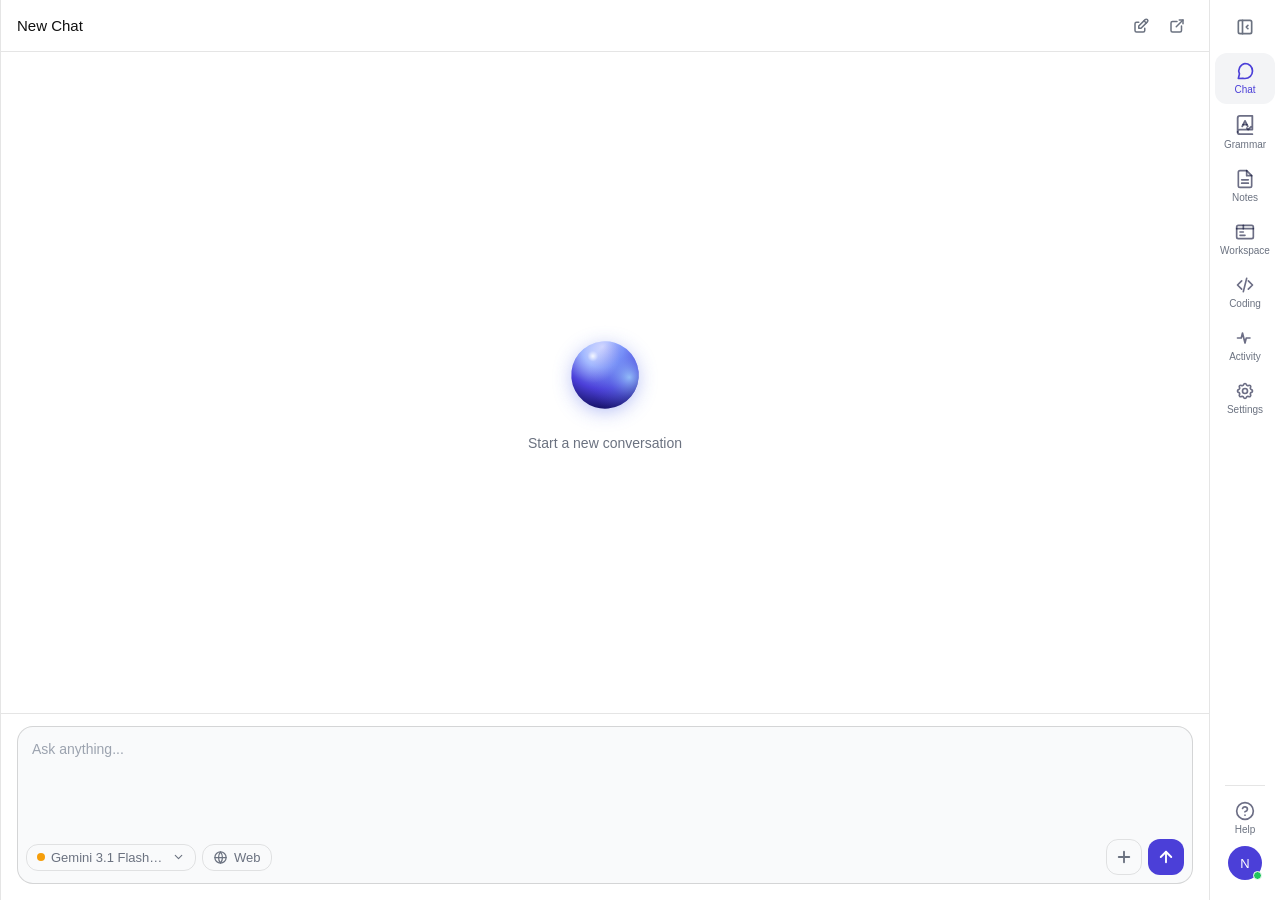
==== popup.html @ e5f712b6 "Feat: Improve coding functionality with enhanced page access handling and UI updates" ====
<!DOCTYPE html>
<html lang="en">

<head>
    <meta charset="UTF-8">
    <meta name="viewport" content="width=device-width, initial-scale=1.0">
    <meta http-equiv="Content-Security-Policy" content="script-src 'self'; style-src 'self' 'unsafe-inline'; font-src 'self'; img-src 'self' data: https:; connect-src 'self' http://localhost:*">
    <title>Document</title>
    <link rel="stylesheet" href="popup/popup-base.css">
    <link rel="stylesheet" href="popup/popup-chat.css">
    <link rel="stylesheet" href="popup/popup-input.css">
    <link rel="stylesheet" href="popup/popup-views.css">
    <link rel="stylesheet" href="popup/popup-agents.css">
    <link rel="stylesheet" href="popup/popup-workspace.css">
    <link rel="stylesheet" href="popup/popup-notes.css">
    <link rel="stylesheet" href="popup/popup-coding.css">
    <link rel="stylesheet" href="github.min.css">
    <script src="marked.min.js"></script>
    <script src="highlight.min.js"></script>
</head>

<body>
    <h2 class="sr-only" style="position:absolute;width:1px;height:1px;overflow:hidden;clip:rect(0,0,0,0);">Chrome
        extension sidebar with chat panel and navigation</h2>

    <div class="sidebar-shell">
        <div class="main-panel">
            <div class="chat-view" id="chatView">
                <div class="header">
                    <div class="header-left">
                        <span class="header-title">New Chat</span>
                        <span id="activeAgentBadge" class="active-agent-badge" style="display: none;">
                            <span class="agent-badge-name">Kali Helper</span>
                            <button type="button" class="active-agent-badge-close" aria-label="Clear active agent" id="clearActiveAgentBtn">
                                <svg xmlns="http://www.w3.org/2000/svg" viewBox="0 0 24 24" fill="none" stroke="currentColor" stroke-width="2.5" stroke-linecap="round" stroke-linejoin="round" aria-hidden="true" width="12" height="12">
                                    <line x1="18" y1="6" x2="6" y2="18"></line>
                                    <line x1="6" y1="6" x2="18" y2="18"></line>
                                </svg>
                            </button>
                        </span>
                    </div>
                    <div class="header-actions">
                        <!-- 1. New Chat (Square Pen) -->
                        <button class="icon-btn" aria-label="New chat" data-tooltip="New chat">
                            <svg xmlns="http://www.w3.org/2000/svg" viewBox="0 0 24 24" fill="none" stroke="currentColor"
                                stroke-linecap="round" stroke-linejoin="round" aria-hidden="true">
                                <path d="M9 7h-3a2 2 0 0 0 -2 2v9a2 2 0 0 0 2 2h9a2 2 0 0 0 2 -2v-3" />
                                <path d="M9 15h3l8.5 -8.5a1.5 1.5 0 0 0 -3 -3l-8.5 8.5v3" />
                                <path d="M16 5l3 3" />
                            </svg>
                        </button>

                        <!-- 2. Export (External Link) -->
                        <button class="icon-btn" aria-label="Export" data-tooltip="Export">
                            <svg xmlns="http://www.w3.org/2000/svg" viewBox="0 0 24 24" fill="none" stroke="currentColor"
                                stroke-linecap="round" stroke-linejoin="round" aria-hidden="true">
                                <path d="M12 6h-6a2 2 0 0 0 -2 2v10a2 2 0 0 0 2 2h10a2 2 0 0 0 2 -2v-6" />
                                <path d="M11 13l9 -9" stroke-linecap="round" />
                                <path d="M15 4h5v5" />
                            </svg>
                        </button>

                    </div>
                </div>
                <div class="chat-area"></div>

                <div class="input-area">
                    <div class="input-box-wrapper">
                        <textarea id="chatInput" class="input-box" placeholder="Ask anything..."></textarea>
                        <input id="attachmentInput" class="attachment-input" type="file" multiple
                            accept=".pdf,.docx,.pptx,.png,.jpg,.jpeg,.gif,.webp,.bmp,application/pdf,application/vnd.openxmlformats-officedocument.wordprocessingml.document,application/vnd.openxmlformats-officedocument.presentationml.presentation,image/png,image/jpeg,image/gif,image/webp,image/bmp,image/x-ms-bmp"
                            hidden>
                        <div class="attachment-tray" id="attachmentTray" aria-live="polite" hidden></div>
                        <div class="attachment-error" id="attachmentError" hidden></div>
                        <div class="input-footer">
                            <div class="input-footer-left">
                                <div class="model-selector-wrapper" style="position: relative;">
                                    <button class="model-selector" id="modelSelectBtn">
                                        <div class="model-dot"></div>
                                        <span id="selectedModelText">Gemini 3.1 Flash-Lite</span>
                                        <svg xmlns="http://www.w3.org/2000/svg" viewBox="0 0 24 24" fill="none" stroke="currentColor" stroke-width="2" stroke-linecap="round" stroke-linejoin="round" aria-hidden="true" style="font-size:13px; width: 14px; height: 14px;"><polyline points="6 9 12 15 18 9"></polyline></svg>
                                    </button>
                                    <div class="model-dropdown" id="modelDropdown"
                                        style="display: none; position: absolute; bottom: 100%; left: 0; margin-bottom: 8px; background: #fff; border: 1px solid rgba(0,0,0,0.08); border-radius: 12px; box-shadow: 0 8px 24px rgba(0,0,0,0.12); padding: 6px; z-index: 100; min-width: 190px; font-family: var(--font-sans);">
                                        <div class="model-option" data-model="gemini-4-argon"
                                            style="padding: 10px 12px; cursor: pointer; border-radius: 8px; font-size: 13px; font-weight: 500; display: flex; align-items: center; gap: 8px; color: #111;">
                                            <div class="model-dot" style="background: #4b3fd8;"></div>Gemini 4 Argon
                                        </div>
                                        <div class="model-option" data-model="gemini-3.8-flash"
                                            style="padding: 10px 12px; cursor: pointer; border-radius: 8px; font-size: 13px; font-weight: 500; display: flex; align-items: center; gap: 8px; color: #111;">
                                            <div class="model-dot" style="background: #8b5cf6;"></div>Gemini 3.8 Flash
                                        </div>
                                        <div class="model-option" data-model="gemini-3.6-flash"
                                            style="padding: 10px 12px; cursor: pointer; border-radius: 8px; font-size: 13px; font-weight: 500; display: flex; align-items: center; gap: 8px; color: #111;">
                                            <div class="model-dot" style="background: #10b981;"></div>Gemini 3.6 Flash
                                        </div>
                                        <div class="model-option" data-model="gemini-3.1-flash-lite"
                                            style="padding: 10px 12px; cursor: pointer; border-radius: 8px; font-size: 13px; font-weight: 500; display: flex; align-items: center; gap: 8px; color: #111;">
                                            <div class="model-dot" style="background: #f59e0b;"></div>Gemini 3.1 Flash-Lite
                                        </div>
                                    </div>
                                </div>
                                <button class="web-search-toggle" id="webSearchToggle" type="button" aria-pressed="false"
                                    aria-label="Search the web with Google" title="Search the web with Google">
                                    <span class="web-search-toggle-icon" aria-hidden="true">
                                        <svg xmlns="http://www.w3.org/2000/svg" viewBox="0 0 24 24" fill="none" stroke="currentColor" stroke-width="2" stroke-linecap="round" stroke-linejoin="round">
                                            <circle cx="12" cy="12" r="9"></circle>
                                            <line x1="3" y1="12" x2="21" y2="12"></line>
                                            <path d="M12 3a14.5 14.5 0 0 1 0 18a14.5 14.5 0 0 1 0-18z"></path>
                                        </svg>
                                    </span>
                                    <span class="web-search-toggle-label">Web</span>
                                </button>
                            </div>
                            <div class="input-right">
                                <button class="plus-btn" aria-label="Attach" type="button">
                                    <svg xmlns="http://www.w3.org/2000/svg" viewBox="0 0 24 24" fill="none"
                                        stroke="currentColor" stroke-width="2.5" stroke-linecap="round"
                                        stroke-linejoin="round" aria-hidden="true" style="width: 18px !important; height: 18px !important;">
                                        <line x1="12" y1="5" x2="12" y2="19" />
                                        <line x1="5" y1="12" x2="19" y2="12" />
                                    </svg>
                                </button>
                                <button class="send-btn" aria-label="Send" type="button">
                                    <svg class="send-btn-icon" xmlns="http://www.w3.org/2000/svg" viewBox="0 0 24 24"
                                        fill="none" stroke="currentColor" stroke-width="2.5" stroke-linecap="round"
                                        stroke-linejoin="round" aria-hidden="true" style="width: 18px !important; height: 18px !important;">
                                        <line x1="12" y1="19" x2="12" y2="5" />
                                        <polyline points="5 12 12 5 19 12" />
                                    </svg>
                                </button>
                            </div>
                        </div>
                    </div>
                </div>
            </div>

            <div class="coding-view" id="codingView" hidden>
                <div class="header">
                    <div class="header-left">
                        <span class="header-title">Coding</span>
                    </div>
                    <div class="header-actions">
                        <button class="icon-btn" id="codingNewTaskBtn" type="button" aria-label="New coding task" data-tooltip="New coding task">
                            <svg xmlns="http://www.w3.org/2000/svg" viewBox="0 0 24 24" fill="none" stroke="currentColor"
                                stroke-linecap="round" stroke-linejoin="round" aria-hidden="true">
                                <path d="M9 7h-3a2 2 0 0 0 -2 2v9a2 2 0 0 0 2 2h9a2 2 0 0 0 2 -2v-3" />
                                <path d="M9 15h3l8.5 -8.5a1.5 1.5 0 0 0 -3 -3l-8.5 8.5v3" />
                                <path d="M16 5l3 3" />
                            </svg>
                        </button>
                        <button class="icon-btn" id="codingOpenWindowBtn" type="button" aria-label="Open in new window" data-tooltip="Open in new window">
                            <svg xmlns="http://www.w3.org/2000/svg" viewBox="0 0 24 24" fill="none" stroke="currentColor"
                                stroke-linecap="round" stroke-linejoin="round" aria-hidden="true">
                                <path d="M12 6h-6a2 2 0 0 0 -2 2v10a2 2 0 0 0 2 2h10a2 2 0 0 0 2-2v-6" />
                                <path d="M11 13l9-9" />
                                <path d="M15 4h5v5" />
                            </svg>
                        </button>
                    </div>
                </div>

                <div class="coding-workspace">
                    <section class="coding-source-card" aria-labelledby="codingSourceTitle">
                        <div class="coding-section-header">
                            <div>
                                <h2 id="codingSourceTitle">Source</h2>
                                <p>Paste code or capture text from the current page.</p>
                            </div>
                            <div class="coding-source-actions">
                                <button class="coding-subtle-btn" id="codingPasteBtn" type="button">Paste</button>
                                <button class="coding-subtle-btn" id="codingPageBtn" type="button">Use current page</button>
                            </div>
                        </div>
                        <div class="coding-source-controls">
                            <label for="codingLanguage">Language</label>
                            <select id="codingLanguage" class="coding-language-select">
                                <option value="Rust" selected>Rust</option>
                                <option value="Python">Python</option>
                                <option value="JavaScript">JavaScript</option>
                                <option value="TypeScript">TypeScript</option>
                                <option value="Other">Other</option>
                            </select>
                            <span class="coding-source-status" id="codingSourceStatus" aria-live="polite"></span>
                        </div>
                        <textarea id="codingSource" class="coding-source-input" aria-label="Code, error message, or page text" placeholder="Paste code, an error message, or use the current page..." spellcheck="false"></textarea>
                    </section>

                    <div class="coding-result" id="codingResult" hidden>
                        <div class="coding-result-heading">
                            <h2>Review your result</h2>
                            <button class="coding-subtle-btn" id="codingCopyBtn" type="button" disabled>Copy</button>
                        </div>
                        <div class="coding-result-columns">
                            <section class="coding-code-panel">
                                <h3>Before</h3>
                                <pre id="codingBefore"></pre>
                            </section>
                            <section class="coding-code-panel">
                                <h3>After</h3>
                                <pre id="codingAfter" aria-live="polite"></pre>
                            </section>
                        </div>
                        <div class="coding-error" id="codingError" role="alert" hidden></div>
                    </div>

                    <section class="coding-examples" aria-labelledby="codingExamplesTitle">
                        <h2 id="codingExamplesTitle">Try an example</h2>
                        <div class="coding-examples-list">
                            <button class="coding-example" type="button">Explain this error</button>
                            <button class="coding-example" type="button">Convert this Python to Rust</button>
                            <button class="coding-example" type="button">Add comments to this code</button>
                            <button class="coding-example" type="button">Write a function that reads a CSV file</button>
                            <button class="coding-example" type="button">Make this function handle errors properly</button>
                        </div>
                    </section>
                </div>

                <div class="input-area coding-input-area">
                    <div class="input-box-wrapper coding-input-wrapper">
                        <textarea id="codingPrompt" class="input-box coding-prompt" placeholder="Describe the code change..." aria-label="Describe the code change"></textarea>
                        <div class="input-footer">
                            <div class="input-footer-left">
                                <div class="model-selector-wrapper" style="position: relative;">
                                    <button class="model-selector" id="codingModelSelectBtn" type="button" aria-haspopup="true" aria-expanded="false">
                                        <div class="model-dot"></div>
                                        <span id="codingSelectedModelText">Gemini 3.1 Flash-Lite</span>
                                        <svg xmlns="http://www.w3.org/2000/svg" viewBox="0 0 24 24" fill="none" stroke="currentColor" stroke-width="2" stroke-linecap="round" stroke-linejoin="round" aria-hidden="true" style="font-size:13px; width:14px; height:14px;"><polyline points="6 9 12 15 18 9"></polyline></svg>
                                    </button>
                                    <div class="model-dropdown" id="codingModelDropdown" style="display:none; position:absolute; bottom:100%; left:0; margin-bottom:8px; background:#fff; border:1px solid rgba(0,0,0,0.08); border-radius:12px; box-shadow:0 8px 24px rgba(0,0,0,0.12); padding:6px; z-index:100; min-width:190px; font-family:var(--font-sans);">
                                        <div class="model-option" data-model="gemini-4-argon"><div class="model-dot" style="background:#4b3fd8;"></div>Gemini 4 Argon</div>
                                        <div class="model-option" data-model="gemini-3.8-flash"><div class="model-dot" style="background:#8b5cf6;"></div>Gemini 3.8 Flash</div>
                                        <div class="model-option" data-model="gemini-3.6-flash"><div class="model-dot" style="background:#10b981;"></div>Gemini 3.6 Flash</div>
                                        <div class="model-option" data-model="gemini-3.1-flash-lite"><div class="model-dot" style="background:#f59e0b;"></div>Gemini 3.1 Flash-Lite</div>
                                    </div>
                                </div>
                                <button class="web-search-toggle" id="codingWebSearchToggle" type="button" aria-pressed="false" aria-label="Search the web with Google" title="Search the web with Google">
                                    <span class="web-search-toggle-icon" aria-hidden="true">
                                        <svg xmlns="http://www.w3.org/2000/svg" viewBox="0 0 24 24" fill="none" stroke="currentColor" stroke-width="2" stroke-linecap="round" stroke-linejoin="round">
                                            <circle cx="12" cy="12" r="9"></circle>
                                            <line x1="3" y1="12" x2="21" y2="12"></line>
                                            <path d="M12 3a14.5 14.5 0 0 1 0 18a14.5 14.5 0 0 1 0-18z"></path>
                                        </svg>
                                    </span>
                                    <span class="web-search-toggle-label">Web</span>
                                </button>
                            </div>
                            <div class="input-right">
                                <input id="codingFileInput" type="file" accept=".rs,.py,.js,.jsx,.ts,.tsx,.java,.c,.h,.cpp,.hpp,.go,.rb,.php,.swift,.kt,.txt,.md" hidden>
                                <button class="plus-btn" id="codingPasteActionBtn" type="button" aria-label="Add code file" title="Add code file">
                                    <svg xmlns="http://www.w3.org/2000/svg" viewBox="0 0 24 24" fill="none" stroke="currentColor" stroke-width="2.5" stroke-linecap="round" stroke-linejoin="round" aria-hidden="true" style="width:18px;height:18px;">
                                        <line x1="12" y1="5" x2="12" y2="19"></line><line x1="5" y1="12" x2="19" y2="12"></line>
                                    </svg>
                                </button>
                                <button class="send-btn" id="codingSendBtn" type="button" aria-label="Generate code">
                                    <svg xmlns="http://www.w3.org/2000/svg" viewBox="0 0 24 24" fill="none" stroke="currentColor" stroke-width="2.5" stroke-linecap="round" stroke-linejoin="round" aria-hidden="true" style="width:18px;height:18px;">
                                        <line x1="12" y1="19" x2="12" y2="5"></line><polyline points="5 12 12 5 19 12"></polyline>
                                    </svg>
                                </button>
                            </div>
                        </div>
                    </div>
                </div>
            </div>

            <div class="grammar-view" id="grammarView" hidden>
                <div class="grammar-shell">
                    <div class="grammar-hero">
                        <div>
                            <h2>Grammar Fix</h2>
                            <p class="grammar-subtitle">Paste your text below and get instant grammar, spelling, and punctuation corrections.</p>
                        </div>
                    </div>

                    <div class="grammar-input-card">
                        <textarea id="grammarInput" class="grammar-textarea" placeholder="Paste or type your text here..." spellcheck="false"></textarea>
                        <div class="grammar-input-footer">
                            <span class="grammar-counter" id="grammarCounter">0 words · 0 characters</span>
                            <button class="grammar-fix-btn" id="grammarFixBtn" type="button">
                                <span class="grammar-fix-btn__label">Fix Grammar</span>
                            </button>
                        </div>
                    </div>

                    <div class="grammar-error" id="grammarError" hidden></div>

                    <div class="grammar-result" id="grammarResult" hidden>
                        <div class="grammar-result-header">
                            <div class="grammar-result-tabs" role="tablist">
                                <button class="grammar-tab is-active" type="button" data-tab="diff">Changes</button>
                                <button class="grammar-tab" type="button" data-tab="clean">Corrected Text</button>
                            </div>
                            <div class="grammar-result-actions">
                                <span class="grammar-changes-count" id="grammarChangesCount">0 changes</span>
                                <button type="button" title="Copy" aria-label="Copy" id="grammarCopyBtn" class="icon-btn" data-tooltip="Copy">
                                    <svg xmlns="http://www.w3.org/2000/svg" width="16" height="16" viewBox="0 0 24 24" fill="none" stroke="currentColor" stroke-width="2" stroke-linecap="round" stroke-linejoin="round" aria-hidden="true">
                                        <rect x="9" y="9" width="13" height="13" rx="2.5" ry="2.5"></rect>
                                        <path d="M5 15H4a2 2 0 0 1-2-2V4a2 2 0 0 1 2-2h9a2 2 0 0 1 2 2v1"></path>
                                    </svg>
                                </button>
                            </div>
                        </div>

                        <div class="grammar-panel grammar-panel--diff" id="grammarDiffPanel"></div>
                        <div class="grammar-panel grammar-panel--clean" id="grammarCleanPanel" hidden></div>
                    </div>
                </div>
            </div>

            <div class="notes-view" id="notesView" hidden>
                <header class="notes-header">
                    <div class="notes-heading">
                        <h1>Notes</h1>
                        <span class="notes-total" id="notesTotal">4 notes</span>
                    </div>
                    <div class="notes-header-actions">
                        <label class="notes-search">
                            <svg viewBox="0 0 24 24" fill="none" stroke="currentColor" stroke-width="2" stroke-linecap="round" aria-hidden="true">
                                <circle cx="11" cy="11" r="8"></circle>
                                <path d="m21 21-4.35-4.35"></path>
                            </svg>
                            <input id="notesSearch" type="search" placeholder="Search notes" aria-label="Search notes">
                        </label>
                        <div class="notes-select-control notes-sort-control">
                            <select class="notes-native-select" id="notesSort" aria-label="Sort notes" aria-hidden="true" tabindex="-1">
                                <option value="recent">Recent</option>
                                <option value="oldest">Oldest</option>
                                <option value="title">Title</option>
                            </select>
                        </div>
                        <button class="notes-new-btn" id="newNoteBtn" type="button">
                            <svg viewBox="0 0 24 24" fill="none" stroke="currentColor" stroke-width="2.2" stroke-linecap="round" aria-hidden="true">
                                <path d="M12 5v14M5 12h14"></path>
                            </svg>
                            <span>New note</span>
                        </button>
                    </div>
                </header>

                <div class="notes-layout">
                    <aside class="notes-folders" aria-label="Note folders">
                        <p class="notes-section-label">LIBRARY</p>
                        <button class="notes-folder is-active" type="button" data-folder="all" aria-pressed="true">
                            <span class="notes-folder-name">
                                <svg viewBox="0 0 24 24" fill="none" stroke="currentColor" stroke-width="1.8" stroke-linecap="round" stroke-linejoin="round" aria-hidden="true">
                                    <path d="M4 5.5A1.5 1.5 0 0 1 5.5 4H10l2 2h6.5A1.5 1.5 0 0 1 20 7.5v11a1.5 1.5 0 0 1-1.5 1.5h-13A1.5 1.5 0 0 1 4 18.5z"></path>
                                </svg>
                                <span class="notes-folder-label">All notes</span>
                            </span>
                            <span class="notes-folder-count" data-count="all">4</span>
                        </button>
                        <button class="notes-folder" type="button" data-folder="chat" aria-pressed="false">
                            <span class="notes-folder-name">
                                <svg viewBox="0 0 24 24" fill="none" stroke="currentColor" stroke-width="1.8" stroke-linecap="round" stroke-linejoin="round" aria-hidden="true">
                                    <path d="M20 11.5a7.5 7.5 0 0 1-7.5 7.5H6l-3 2 1-4a7.5 7.5 0 1 1 16-5.5z"></path>
                                </svg>
                                <span class="notes-folder-label">Saved from chat</span>
                            </span>
                            <span class="notes-folder-count" data-count="chat">2</span>
                        </button>
                        <button class="notes-folder" type="button" data-folder="study" aria-pressed="false">
                            <span class="notes-folder-name">
                                <svg viewBox="0 0 24 24" fill="none" stroke="currentColor" stroke-width="1.8" stroke-linecap="round" stroke-linejoin="round" aria-hidden="true">
                                    <path d="M4 5.5A1.5 1.5 0 0 1 5.5 4H10l2 2h6.5A1.5 1.5 0 0 1 20 7.5v11a1.5 1.5 0 0 1-1.5 1.5h-13A1.5 1.5 0 0 1 4 18.5z"></path>
                                </svg>
                                <span class="notes-folder-label">Study</span>
                            </span>
                            <span class="notes-folder-count" data-count="study">1</span>
                        </button>
                        <button class="notes-folder" type="button" data-folder="work" aria-pressed="false">
                            <span class="notes-folder-name">
                                <svg viewBox="0 0 24 24" fill="none" stroke="currentColor" stroke-width="1.8" stroke-linecap="round" stroke-linejoin="round" aria-hidden="true">
                                    <path d="M4 5.5A1.5 1.5 0 0 1 5.5 4H10l2 2h6.5A1.5 1.5 0 0 1 20 7.5v11a1.5 1.5 0 0 1-1.5 1.5h-13A1.5 1.5 0 0 1 4 18.5z"></path>
                                </svg>
                                <span class="notes-folder-label">Work</span>
                            </span>
                            <span class="notes-folder-count" data-count="work">2</span>
                        </button>
                        <button class="notes-folder" type="button" data-folder="archived" aria-pressed="false">
                            <span class="notes-folder-name">
                                <svg viewBox="0 0 24 24" fill="none" stroke="currentColor" stroke-width="1.8" stroke-linecap="round" stroke-linejoin="round" aria-hidden="true">
                                    <path d="M3 5h18v4H3zM5 9v10h14V9M10 13h4"></path>
                                </svg>
                                <span class="notes-folder-label">Archived</span>
                            </span>
                            <span class="notes-folder-count" data-count="archived">1</span>
                        </button>

                        <div class="notes-folder-tip">
                            <span class="notes-tip-icon">✦</span>
                            <strong>Your ideas, in one place</strong>
                            <span>Save helpful moments from your chats and the web.</span>
                        </div>
                    </aside>

                    <section class="notes-list-pane" aria-label="Notes list">
                        <div class="notes-list-heading">
                            <div>
                                <h2 id="notesFolderTitle">All notes</h2>
                                <p id="notesListDescription">Your recent notes in one place</p>
                            </div>
                        </div>
                        <div class="notes-cards" id="notesCards" aria-live="polite"></div>
                    </section>

                    <section class="notes-editor-pane" id="notesEditorPane" aria-label="Note editor">
                        <div class="notes-editor-empty">
                            <span class="notes-editor-empty-icon" aria-hidden="true">
                                <svg viewBox="0 0 24 24" fill="none" stroke="currentColor" stroke-width="1.6" stroke-linecap="round" stroke-linejoin="round">
                                    <path d="M14 2H6a2 2 0 0 0-2 2v16a2 2 0 0 0 2 2h12a2 2 0 0 0 2-2V8z"></path>
                                    <path d="M14 2v6h6M8 13h8M8 17h5"></path>
                                </svg>
                            </span>
                            <h2>No note selected</h2>
                            <p>Choose a note from your library, or start a new one.</p>
                            <button class="notes-empty-new-btn" id="notesEmptyNewBtn" type="button">Create a note</button>
                        </div>
                        <div class="notes-editor-topbar">
                            <button class="notes-back-btn" id="notesBackBtn" type="button" aria-label="Back to notes">
                                <svg viewBox="0 0 24 24" fill="none" stroke="currentColor" stroke-width="2" stroke-linecap="round" stroke-linejoin="round" aria-hidden="true">
                                    <path d="m15 18-6-6 6-6"></path>
                                </svg>
                                Notes
                            </button>
                            <div class="notes-editor-meta">
                                <span class="notes-source-label" id="notesEditorSource">Saved from chat</span>
                                <button class="notes-icon-action" id="notesPinBtn" type="button" aria-label="Pin note" title="Pin note">
                                    <svg viewBox="0 0 24 24" fill="none" stroke="currentColor" stroke-width="1.8" stroke-linecap="round" stroke-linejoin="round" aria-hidden="true">
                                        <path d="m16 3 5 5-4 1-4 4 3 3-2 2-4-4-5 5"></path>
                                        <path d="m8 8 4 4"></path>
                                    </svg>
                                </button>
                                <button class="notes-icon-action notes-archive-action" id="notesArchiveBtn" type="button" aria-label="Archive note" title="Archive note">
                                    <svg viewBox="0 0 24 24" fill="none" stroke="currentColor" stroke-width="1.8" stroke-linecap="round" stroke-linejoin="round" aria-hidden="true">
                                        <path d="M3 5h18v4H3zM5 9v10h14V9M10 13h4"></path>
                                    </svg>
                                </button>
                                <button class="notes-icon-action notes-delete-action" id="notesDeleteBtn" type="button" aria-label="Delete note" title="Delete note">
                                    <svg viewBox="0 0 24 24" fill="none" stroke="currentColor" stroke-width="1.8" stroke-linecap="round" stroke-linejoin="round" aria-hidden="true">
                                        <path d="M3 6h18M8 6V4h8v2m3 0-.8 14H5.8L5 6m4 4v6m6-6v6"></path>
                                    </svg>
                                </button>
                            </div>
                        </div>
                        <input class="notes-title-input" id="notesTitleInput" type="text" placeholder="Untitled note" aria-label="Note title" maxlength="120">
                        <div class="notes-editor-toolbar" role="toolbar" aria-label="Text formatting">
                            <button type="button" data-format="bold" aria-label="Bold" title="Bold"><strong>B</strong></button>
                            <button type="button" data-format="italic" aria-label="Italic" title="Italic"><em>I</em></button>
                            <span class="notes-toolbar-divider"></span>
                            <button type="button" data-format="heading" aria-label="Heading" title="Heading">H<sub>2</sub></button>
                            <button type="button" data-format="bullet" aria-label="Bullet list" title="Bullet list">
                                <svg viewBox="0 0 24 24" fill="none" stroke="currentColor" stroke-width="1.8" stroke-linecap="round" aria-hidden="true"><path d="M9 6h11M9 12h11M9 18h11"></path><path d="M4 6h.01M4 12h.01M4 18h.01"></path></svg>
                            </button>
                            <button type="button" data-format="checklist" aria-label="Checkbox list" title="Checkbox list">
                                <svg viewBox="0 0 24 24" fill="none" stroke="currentColor" stroke-width="1.8" stroke-linecap="round" stroke-linejoin="round" aria-hidden="true"><path d="m4 6 1.5 1.5L8 5"></path><path d="M11 6h9M4 13h5M11 13h9M4 20h5M11 20h9"></path><path d="M4 13h.01M4 20h.01"></path></svg>
                            </button>
                            <button type="button" data-format="highlight" aria-label="Highlight" title="Highlight">
                                <svg viewBox="0 0 24 24" fill="none" stroke="currentColor" stroke-width="1.8" stroke-linecap="round" stroke-linejoin="round" aria-hidden="true"><path d="m9 11 4 4M5 20h14M7 16l8-8 4 4-8 8H7zM14 5l2-2 5 5-2 2"></path></svg>
                            </button>
                            <button type="button" data-format="link" aria-label="Insert link" title="Insert link">
                                <svg viewBox="0 0 24 24" fill="none" stroke="currentColor" stroke-width="1.8" stroke-linecap="round" stroke-linejoin="round" aria-hidden="true"><path d="M10 13a5 5 0 0 0 7.54.54l3-3A5 5 0 0 0 13.46 3l-1.72 1.71"></path><path d="M14 11a5 5 0 0 0-7.54-.54l-3 3A5 5 0 0 0 10.54 21l1.71-1.71"></path></svg>
                            </button>
                            <span class="notes-toolbar-spacer"></span>
                            <button class="notes-summarize-btn" id="notesSummarizeBtn" type="button" aria-label="Generate an AI summary" title="Generate an AI summary">
                                <svg viewBox="0 0 24 24" fill="none" stroke="currentColor" stroke-width="1.8" stroke-linecap="round" stroke-linejoin="round" aria-hidden="true"><path d="m12 3 1.9 5.8L20 11l-6.1 2.2L12 19l-2-5.8L4 11l6-2.2L12 3z"></path><path d="m19 14 1.1 2.9L23 18l-2.9 1.1L19 22l-1.1-2.9L15 18l2.9-1.1L19 14z"></path></svg>
                                <span>Summarize</span>
                            </button>
                        </div>
                        <div class="notes-editor-body" id="notesEditorBody" contenteditable="true" role="textbox" aria-label="Note content" aria-multiline="true" spellcheck="true"></div>
                        <footer class="notes-editor-footer">
                            <span class="notes-saved-status"><span class="notes-saved-dot"></span><span id="notesSaveStatus">Saved</span></span>
                            <span class="notes-word-count" id="notesWordCount">0 words</span>
                            <span class="notes-footer-spacer"></span>
                            <label class="notes-export-label" for="notesExport">Export</label>
                            <div class="notes-select-control notes-export-control">
                                <select class="notes-native-select" id="notesExport" aria-label="Export note" aria-hidden="true" tabindex="-1">
                                    <option value="" disabled selected aria-disabled="true">Choose format</option>
                                    <option value="md">Markdown</option>
                                    <option value="pdf">PDF</option>
                                    <option value="docx">DOCX</option>
                                </select>
                            </div>
                        </footer>
                    </section>
                </div>
                <div class="notes-delete-dialog" id="notesDeleteDialog" hidden>
                    <section class="notes-delete-dialog-card" role="alertdialog" aria-modal="true" aria-labelledby="notesDeleteTitle" aria-describedby="notesDeleteDescription">
                        <span class="notes-delete-dialog-icon" aria-hidden="true">
                            <svg viewBox="0 0 24 24" fill="none" stroke="currentColor" stroke-width="1.8" stroke-linecap="round" stroke-linejoin="round">
                                <circle cx="12" cy="12" r="9"></circle>
                                <path d="M12 8v4m0 4h.01"></path>
                            </svg>
                        </span>
                        <h2 id="notesDeleteTitle">Delete this note?</h2>
                        <p id="notesDeleteDescription">This note will be permanently deleted. This can't be undone.</p>
                        <div class="notes-delete-dialog-actions">
                            <button class="notes-delete-cancel" id="notesDeleteCancel" type="button">Cancel</button>
                            <button class="notes-delete-confirm" id="notesDeleteConfirm" type="button">Delete note</button>
                        </div>
                    </section>
                </div>
            </div>

            <div class="workspace-view" id="workspaceView" hidden>
                <!-- Landing grid: pick a file type -->
                <div class="workspace-grid-state" id="workspaceGridState">
                    <div class="agents-hero">
                        <h2>Talk to Your Files</h2>
                        <p class="agents-subtitle">Pick a file type, upload a document, and chat with it directly.</p>
                    </div>

                    <div class="agents-grid workspace-grid" id="workspaceGrid">
                        <!-- File type cards will be dynamically injected here -->
                    </div>
                </div>

                <!-- Session: file on the left, chat on the right -->
                <div class="workspace-session" id="workspaceSession" hidden>
                    <div class="workspace-session-header">
                        <button type="button" class="workspace-back-btn" id="workspaceBackBtn">
                            <svg xmlns="http://www.w3.org/2000/svg" viewBox="0 0 24 24" fill="none" stroke="currentColor" stroke-width="2.2" stroke-linecap="round" stroke-linejoin="round" aria-hidden="true">
                                <line x1="19" y1="12" x2="5" y2="12"></line>
                                <polyline points="12 19 5 12 12 5"></polyline>
                            </svg>
                            Back
                        </button>
                        <div class="workspace-session-title">
                            <div class="workspace-session-icon" id="workspaceSessionIcon"></div>
                            <span id="workspaceSessionLabel">Document</span>
                        </div>
                    </div>

                    <div class="workspace-split" id="workspaceSplit">
                        <!-- Left pane: upload / preview -->
                        <div class="workspace-file-pane">
                            <div class="workspace-dropzone" id="workspaceDropzone">
                                <input type="file" id="workspaceFileInput" class="attachment-input" hidden>
                                <div class="workspace-dropzone-icon">
                                    <svg xmlns="http://www.w3.org/2000/svg" viewBox="0 0 24 24" fill="none" stroke="currentColor" stroke-width="2" stroke-linecap="round" stroke-linejoin="round" aria-hidden="true">
                                        <path d="M14 3v4a1 1 0 0 0 1 1h4" />
                                        <path d="M5 12v-7a2 2 0 0 1 2 -2h7l5 5v4" />
                                        <path d="M12 21v-8" />
                                        <path d="M9 16l3 -3l3 3" />
                                    </svg>
                                </div>
                                <p class="workspace-dropzone-title">Drop your file here</p>
                                <p class="workspace-dropzone-sub">or click to browse</p>
                                <button type="button" class="btn-primary workspace-browse-btn" id="workspaceBrowseBtn">Choose File</button>
                            </div>

                            <div class="workspace-file-preview" id="workspaceFilePreview" hidden>
                                <div class="workspace-file-preview-header">
                                    <div class="workspace-file-info">
                                        <div class="attachment-icon" id="workspaceFileIcon"></div>
                                        <div class="attachment-meta">
                                            <div class="attachment-name" id="workspaceFileName"></div>
                                            <div class="attachment-size" id="workspaceFileSize"></div>
                                        </div>
                                    </div>
                                    <button type="button" class="workspace-remove-file-btn" id="workspaceRemoveFileBtn" aria-label="Remove file">
                                        <svg xmlns="http://www.w3.org/2000/svg" viewBox="0 0 24 24" fill="none" stroke="currentColor" stroke-width="2.2" stroke-linecap="round" stroke-linejoin="round" aria-hidden="true">
                                            <polyline points="3 6 5 6 21 6"></polyline>
                                            <path d="M19 6v14a2 2 0 0 1-2 2H7a2 2 0 0 1-2-2V6m3 0V4a2 2 0 0 1 2-2h4a2 2 0 0 1 2 2v2"></path>
                                        </svg>
                                    </button>
                                </div>
                                <div class="workspace-file-preview-body" id="workspaceFilePreviewBody"></div>
                            </div>
                        </div>

                        <!-- Right pane: chat with the document -->
                        <div class="workspace-chat-pane">
                            <div class="chat-area workspace-chat-area" id="workspaceChatArea"></div>

                            <div class="input-area workspace-input-area">
                                <div class="input-box-wrapper">
                                    <textarea id="workspaceChatInput" class="input-box" placeholder="Upload a file to start chatting" disabled></textarea>
                                    <div class="input-footer">
                                        <div class="input-footer-left">
                                            <div class="model-selector-wrapper" style="position: relative;">
                                                <button class="model-selector" id="workspaceModelSelectBtn" type="button" aria-haspopup="true">
                                                    <div class="model-dot"></div>
                                                    <span id="workspaceSelectedModelText">Gemini 3.1 Flash-Lite</span>
                                                    <svg xmlns="http://www.w3.org/2000/svg" viewBox="0 0 24 24" fill="none" stroke="currentColor" stroke-width="2" stroke-linecap="round" stroke-linejoin="round" aria-hidden="true" style="font-size:13px; width: 14px; height: 14px;"><polyline points="6 9 12 15 18 9"></polyline></svg>
                                                </button>
                                                <div class="model-dropdown" id="workspaceModelDropdown"
                                                    style="display: none; position: absolute; bottom: 100%; left: 0; margin-bottom: 8px; background: #fff; border: 1px solid rgba(0,0,0,0.08); border-radius: 12px; box-shadow: 0 8px 24px rgba(0,0,0,0.12); padding: 6px; z-index: 100; min-width: 190px; font-family: var(--font-sans);">
                                                    <div class="model-option" data-model="gemini-4-argon"
                                                        style="padding: 10px 12px; cursor: pointer; border-radius: 8px; font-size: 13px; font-weight: 500; display: flex; align-items: center; gap: 8px; color: #111;">
                                                        <div class="model-dot" style="background: #4b3fd8;"></div>Gemini 4 Argon
                                                    </div>
                                                    <div class="model-option" data-model="gemini-3.8-flash"
                                                        style="padding: 10px 12px; cursor: pointer; border-radius: 8px; font-size: 13px; font-weight: 500; display: flex; align-items: center; gap: 8px; color: #111;">
                                                        <div class="model-dot" style="background: #8b5cf6;"></div>Gemini 3.8 Flash
                                                    </div>
                                                    <div class="model-option" data-model="gemini-3.6-flash"
                                                        style="padding: 10px 12px; cursor: pointer; border-radius: 8px; font-size: 13px; font-weight: 500; display: flex; align-items: center; gap: 8px; color: #111;">
                                                        <div class="model-dot" style="background: #10b981;"></div>Gemini 3.6 Flash
                                                    </div>
                                                    <div class="model-option" data-model="gemini-3.1-flash-lite"
                                                        style="padding: 10px 12px; cursor: pointer; border-radius: 8px; font-size: 13px; font-weight: 500; display: flex; align-items: center; gap: 8px; color: #111;">
                                                        <div class="model-dot" style="background: #f59e0b;"></div>Gemini 3.1 Flash-Lite
                                                    </div>
                                                </div>
                                            </div>
                                        </div>
                                        <div class="input-right">
                                            <button class="send-btn" id="workspaceSendBtn" type="button" disabled aria-label="Send">
                                                <svg xmlns="http://www.w3.org/2000/svg" viewBox="0 0 24 24" fill="none" stroke="currentColor" stroke-width="2.5" stroke-linecap="round" stroke-linejoin="round" aria-hidden="true" style="width: 18px !important; height: 18px !important;">
                                                    <line x1="12" y1="19" x2="12" y2="5" />
                                                    <polyline points="5 12 12 5 19 12" />
                                                </svg>
                                            </button>
                                        </div>
                                    </div>
                                </div>
                            </div>
                        </div>
                    </div>
                </div>
            </div>
        </div>

        <div class="right-nav">
            <button class="icon-btn nav-toggle-btn" aria-label="Toggle sidebar" aria-pressed="false" data-tooltip="Hide sidebar" type="button">
                <svg xmlns="http://www.w3.org/2000/svg" viewBox="0 0 24 24" fill="none" stroke="currentColor" stroke-linecap="round" stroke-linejoin="round" aria-hidden="true" width="24" height="24">
                    <rect x="4" y="4" width="16" height="16" rx="2"></rect>
                    <path d="M9 4v16"></path>
                    <path d="M15.5 10l-2 2l2 2"></path>
                </svg>
            </button>

            <!-- 1. Chat (Active) -->
            <div class="nav-item active" role="button" tabindex="0" data-nav-item="chat">
                <svg xmlns="http://www.w3.org/2000/svg" viewBox="0 0 24 24" fill="none" stroke="currentColor" stroke-linecap="round" stroke-linejoin="round" aria-hidden="true">
                    <path d="M12 3a9 9 0 0 1 9 9a9 9 0 0 1-9 9a9 9 0 0 1-2.5-.35L4 21l1.35-5.5A9 9 0 0 1 12 3z" />
                </svg>
                <span class="nav-label">Chat</span>
            </div>

            <!-- 2. Grammar -->
            <div class="nav-item" role="button" tabindex="0" data-nav-item="grammar">
                <svg xmlns="http://www.w3.org/2000/svg" viewBox="0 0 24 24" fill="none" stroke="currentColor" stroke-width="2.2" stroke-linecap="round" stroke-linejoin="round" aria-hidden="true" style="width: 22px !important; height: 22px !important; display: block;">
                    <path d="M6.5 2H20v15H6.5A2.5 2.5 0 0 0 4 19.5v-15A2.5 2.5 0 0 1 6.5 2z" />
                    <path d="M4 19.5A2.5 2.5 0 0 0 6.5 22H20" />
                    <path d="M9 13.5L12 7.5L15 13.5" />
                    <path d="M10 11.5H14" />
                    <path d="M14 15.5L15.5 17L18.5 14" />
                </svg>
                <span class="nav-label">Grammar</span>
            </div>

            <!-- 3. Notes -->
            <div class="nav-item" role="button" tabindex="0" data-nav-item="notes">
                <svg xmlns="http://www.w3.org/2000/svg" viewBox="0 0 24 24" fill="none" stroke="currentColor" stroke-width="1.8" stroke-linecap="round" stroke-linejoin="round" aria-hidden="true">
                    <path d="M14 2H6a2 2 0 0 0-2 2v16a2 2 0 0 0 2 2h12a2 2 0 0 0 2-2V8z"></path>
                    <path d="M14 2v6h6M8 13h8M8 17h8"></path>
                </svg>
                <span class="nav-label">Notes</span>
            </div>

<!-- 4. Workspace -->
            <div class="nav-item" role="button" tabindex="0" data-nav-item="workspace">
                <svg xmlns="http://www.w3.org/2000/svg" viewBox="0 0 24 24" fill="none" stroke="currentColor" stroke-linecap="round" stroke-linejoin="round" aria-hidden="true">
                    <rect x="2" y="4" width="20" height="16" rx="2"></rect>
                    <path d="M2 8h20"></path>
                    <path d="M10 4v4"></path>
                    <path d="M6 12h4"></path>
                    <path d="M6 16h6"></path>
                </svg>
                <span class="nav-label">Workspace</span>
            </div>

            <!-- 5. Coding -->
            <div class="nav-item" role="button" tabindex="0" data-nav-item="coding">
                <svg xmlns="http://www.w3.org/2000/svg" viewBox="0 0 24 24" fill="none" stroke="currentColor" stroke-linecap="round" stroke-linejoin="round" aria-hidden="true">
                    <path d="m8 7-5 5 5 5"></path>
                    <path d="m16 7 5 5-5 5"></path>
                    <path d="m14 4-4 16"></path>
                </svg>
                <span class="nav-label">Coding</span>
            </div>

            <!-- 6. Activity -->
            <div class="nav-item" role="button" tabindex="0" data-nav-item="activity">
                <svg xmlns="http://www.w3.org/2000/svg" viewBox="0 0 24 24" fill="none" stroke="currentColor" stroke-linecap="round" stroke-linejoin="round" aria-hidden="true">
                    <path d="M3 12h4.5l1.5-6l3 12l1.5-6h4.5" />
                </svg>
                <span class="nav-label">Activity</span>
            </div>

            <!-- 7. Settings -->
            <div class="nav-item" role="button" tabindex="0" data-nav-item="settings">
                <svg xmlns="http://www.w3.org/2000/svg" viewBox="0 0 24 24" fill="none" stroke="currentColor" stroke-linecap="round" stroke-linejoin="round" aria-hidden="true">
                    <path d="M10.325 4.317c.426-1.756 2.924-1.756 3.35 0a1.724 1.724 0 0 0 2.573 1.066c1.543-.94 3.31.826 2.37 2.37a1.724 1.724 0 0 0 1.065 2.572c1.756.426 1.756 2.924 0 3.35a1.724 1.724 0 0 0-1.066 2.573c.94 1.543-.826 3.31-2.37 2.37a1.724 1.724 0 0 0-2.572 1.065c-.426 1.756-2.924 1.756-3.35 0a1.724 1.724 0 0 0-2.573-1.066c-1.543.94-3.31-.826-2.37-2.37a1.724 1.724 0 0 0-1.065-2.572c-1.756-.426-1.756-2.924 0-3.35a1.724 1.724 0 0 0 1.066-2.573c-.94-1.543.826-3.31 2.37-2.37.996.608 2.296.07 2.572-1.065z" />
                    <circle cx="12" cy="12" r="3" />
                </svg>
                <span class="nav-label">Settings</span>
            </div>

            <div class="nav-spacer"></div>
            <div class="nav-divider"></div>

            <div class="nav-item" role="button" tabindex="0" data-nav-item="help">
                <svg xmlns="http://www.w3.org/2000/svg" viewBox="0 0 24 24" fill="none" stroke="currentColor" stroke-linecap="round" stroke-linejoin="round" aria-hidden="true">
                    <circle cx="12" cy="12" r="10" />
                    <path d="M9.09 9a3 3 0 0 1 5.83 1c0 2-3 3-3 3" />
                    <line x1="12" y1="17" x2="12.01" y2="17" />
                </svg>
                <span class="nav-label">Help</span>
            </div>

            <div class="avatar-wrapper">
                <div class="avatar" role="button" tabindex="0" aria-label="User profile" id="avatarBtn">
                    N
                    <div class="avatar-dot"></div>
                </div>
                <div class="user-menu" id="userMenu" hidden>
                    <div class="user-menu-header">
                        <div class="avatar avatar-sm">N</div>
                        <div>
                            <div class="user-menu-name">User</div>
                            <div class="user-menu-email">user@example.com</div>
                        </div>
                    </div>
                    <div class="user-menu-divider"></div>
                    <div class="user-menu-item" id="userMenuSettings">
                        <svg xmlns="http://www.w3.org/2000/svg" width="16" height="16" viewBox="0 0 24 24" fill="none" stroke="currentColor" stroke-width="2" stroke-linecap="round" stroke-linejoin="round"><circle cx="12" cy="12" r="3"></circle><path d="M10.325 4.317c.426-1.756 2.924-1.756 3.35 0a1.724 1.724 0 0 0 2.573 1.066c1.543-.94 3.31.826 2.37 2.37a1.724 1.724 0 0 0 1.065 2.572c1.756.426 1.756 2.924 0 3.35a1.724 1.724 0 0 0-1.066 2.573c.94 1.543-.826 3.31-2.37 2.37a1.724 1.724 0 0 0-2.572 1.065c-.426 1.756-2.924 1.756-3.35 0a1.724 1.724 0 0 0-2.573-1.066c-1.543.94-3.31-.826-2.37-2.37a1.724 1.724 0 0 0-1.065-2.572c-1.756-.426-1.756-2.924 0-3.35a1.724 1.724 0 0 0 1.066-2.573c-.94-1.543.826-3.31 2.37-2.37.996.608 2.296.07 2.572-1.065z"></path></svg>
                        <span>Settings</span>
                    </div>
                    <div class="user-menu-item" id="userMenuHelp">
                        <svg xmlns="http://www.w3.org/2000/svg" width="16" height="16" viewBox="0 0 24 24" fill="none" stroke="currentColor" stroke-width="2" stroke-linecap="round" stroke-linejoin="round"><circle cx="12" cy="12" r="10"></circle><path d="M9.09 9a3 3 0 0 1 5.83 1c0 2-3 3-3 3"></path><line x1="12" y1="17" x2="12.01" y2="17"></line></svg>
                        <span>Help</span>
                    </div>
                    <div class="user-menu-divider"></div>
                    <div class="user-menu-item user-menu-item--danger" id="userMenuLogout">
                        <svg xmlns="http://www.w3.org/2000/svg" width="16" height="16" viewBox="0 0 24 24" fill="none" stroke="currentColor" stroke-width="2" stroke-linecap="round" stroke-linejoin="round"><path d="M9 21H5a2 2 0 0 1-2-2V5a2 2 0 0 1 2-2h4"></path><polyline points="16 17 21 12 16 7"></polyline><line x1="21" y1="12" x2="9" y2="12"></line></svg>
                        <span>Sign out</span>
                    </div>
                </div>
            </div>
        </div>
    </div>

    <template id="emptyStateTemplate">
        <div class="empty-state">
            <svg xmlns="http://www.w3.org/2000/svg" viewBox="0 0 128 128" width="120" height="120">
                <defs>
                    <filter id="sider-glow" x="-50%" y="-50%" width="200%" height="200%">
                        <feGaussianBlur in="SourceGraphic" stdDeviation="12"></feGaussianBlur>
                    </filter>

                    <radialGradient id="sider-base" cx="20%" cy="20%" r="90%" fx="20%" fy="20%">
                        <stop offset="0%" stop-color="#c4cbff"></stop>
                        <stop offset="35%" stop-color="#83a1ff"></stop>
                        <stop offset="70%" stop-color="#4b3fd8"></stop>
                        <stop offset="100%" stop-color="#1a1670"></stop>
                    </radialGradient>

                    <radialGradient id="sider-specular" cx="32%" cy="22%" r="40%" fx="32%" fy="22%">
                        <stop offset="0%" stop-color="#ffffff" stop-opacity="0.9"></stop>
                        <stop offset="20%" stop-color="#ffffff" stop-opacity="0.3"></stop>
                        <stop offset="100%" stop-color="#ffffff" stop-opacity="0"></stop>
                    </radialGradient>

                    <radialGradient id="sider-bounce" cx="80%" cy="70%" r="60%" fx="80%" fy="70%">
                        <stop offset="0%" stop-color="#a2d8ff" stop-opacity="0.8"></stop>
                        <stop offset="50%" stop-color="#6073ea" stop-opacity="0.4"></stop>
                        <stop offset="100%" stop-color="#4b3fd8" stop-opacity="0"></stop>
                    </radialGradient>
                </defs>

                <circle cx="64" cy="68" r="32" fill="#6073ea" filter="url(#sider-glow)" opacity="0.6">
                    <animate attributeName="opacity" values="0.4; 0.8; 0.4" dur="4s" repeatCount="indefinite" />
                </circle>

                <circle cx="64" cy="64" r="36" fill="url(#sider-base)">
                    <animateTransform attributeName="transform" type="rotate" from="0 64 64" to="360 64 64" dur="10s"
                        repeatCount="indefinite" />
                </circle>

                <circle cx="64" cy="64" r="36" fill="url(#sider-bounce)">
                    <animateTransform attributeName="transform" type="rotate" from="360 64 64" to="0 64 64" dur="14s"
                        repeatCount="indefinite" />
                </circle>

                <circle cx="64" cy="64" r="36" fill="url(#sider-specular)"></circle>
            </svg>

            <span>Start a new conversation</span>
        </div>
    </template>

    <!-- Delete Confirm Modal -->
    <div class="modal-overlay" id="deleteConfirmModal" hidden aria-hidden="true" style="display: none;">
        <div class="modal-content modal-content--sm">
            <div class="modal-header">
                <h3>Delete Agent</h3>
                <button class="modal-close-btn" id="cancelDeleteBtn" type="button" aria-label="Cancel delete">
                    <svg xmlns="http://www.w3.org/2000/svg" viewBox="0 0 24 24" fill="none" stroke="currentColor" stroke-width="2.5" stroke-linecap="round" stroke-linejoin="round" aria-hidden="true">
                        <line x1="18" y1="6" x2="6" y2="18"></line>
                        <line x1="6" y1="6" x2="18" y2="18"></line>
                    </svg>
                </button>
            </div>
            <div class="modal-body">
                <p class="delete-agent-context">You are about to delete <strong id="deleteAgentName">this agent</strong>. This action is irreversible. Continue?</p>
            </div>
            <div class="modal-footer">
                <button type="button" class="btn-secondary" id="cancelDeleteBtn2">Cancel</button>
                <button type="button" class="btn-danger" id="confirmDeleteBtn">Delete</button>
            </div>
        </div>
    </div>

    <!-- Create Custom Agent Modal -->
    <div class="modal-overlay" id="agentModal" hidden aria-hidden="true" style="display: none;">
        <div class="modal-content">
            <div class="modal-header">
                <h3>Create Custom Agent</h3>
                <button class="modal-close-btn" id="closeAgentModalBtn" type="button" aria-label="Close modal">
                    <svg xmlns="http://www.w3.org/2000/svg" viewBox="0 0 24 24" fill="none" stroke="currentColor" stroke-width="2.5" stroke-linecap="round" stroke-linejoin="round" aria-hidden="true">
                        <line x1="18" y1="6" x2="6" y2="18"></line>
                        <line x1="6" y1="6" x2="18" y2="18"></line>
                    </svg>
                </button>
            </div>
            <form id="agentModalForm">
                <div class="modal-body">
                    <div class="form-group">
                        <div class="form-label">Quick Templates</div>
                        <div class="preset-templates" id="presetTemplates">
                            <button type="button" class="preset-template-btn" data-preset="malware_analyst">
                                <span class="preset-icon shield"><svg xmlns="http://www.w3.org/2000/svg" viewBox="0 0 24 24" fill="none" stroke="currentColor" stroke-width="2" stroke-linecap="round" stroke-linejoin="round"><path d="M12 22s8-4 8-10V5l-8-3-8 3v7c0 6 8 10 8 10z"></path></svg></span>
                                <span>Malware Analyst</span>
                            </button>
                            <button type="button" class="preset-template-btn" data-preset="web_pentester">
                                <span class="preset-icon code"><svg xmlns="http://www.w3.org/2000/svg" viewBox="0 0 24 24" fill="none" stroke="currentColor" stroke-width="2" stroke-linecap="round" stroke-linejoin="round"><polyline points="16 18 22 12 16 6"></polyline><polyline points="8 6 2 12 8 18"></polyline></svg></span>
                                <span>Web Pentester</span>
                            </button>
                            <button type="button" class="preset-template-btn" data-preset="osint_investigator">
                                <span class="preset-icon search"><svg xmlns="http://www.w3.org/2000/svg" viewBox="0 0 24 24" fill="none" stroke="currentColor" stroke-width="2.5" stroke-linecap="round" stroke-linejoin="round"><circle cx="11" cy="11" r="8"></circle><line x1="21" y1="21" x2="16.65" y2="16.65"></line></svg></span>
                                <span>OSINT Investigator</span>
                            </button>
                            <button type="button" class="preset-template-btn" data-preset="crypto_cracker">
                                <span class="preset-icon terminal"><svg xmlns="http://www.w3.org/2000/svg" viewBox="0 0 24 24" fill="none" stroke="currentColor" stroke-width="2" stroke-linecap="round" stroke-linejoin="round"><polyline points="4 17 10 11 4 5"></polyline><line x1="12" y1="19" x2="20" y2="19"></line></svg></span>
                                <span>Crypto Cracker</span>
                            </button>
                        </div>
                    </div>
                    <div class="form-group">
                        <label for="customAgentName">Agent Name</label>
                        <input type="text" id="customAgentName" class="form-control" placeholder="e.g., Python Debugger" required autocomplete="off">
                    </div>
                    <div class="form-group">
                        <label for="customAgentDesc">Description</label>
                        <input type="text" id="customAgentDesc" class="form-control" placeholder="Briefly describe what this agent does" required autocomplete="off">
                    </div>
                    <div class="form-group">
                        <label for="customAgentPrompt">System Instructions</label>
                        <textarea id="customAgentPrompt" class="form-control" placeholder="e.g., You are an expert Python debugger. Analyze code and point out bugs..." required></textarea>
                    </div>
                    <div class="form-group">
                        <div class="form-label">Select Icon & Color Theme</div>
                        <div class="icon-selector" id="customAgentIconSelector">
                            <div class="icon-option is-selected" data-icon="terminal">
                                <svg xmlns="http://www.w3.org/2000/svg" viewBox="0 0 24 24" fill="none" stroke="currentColor" stroke-width="2" stroke-linecap="round" stroke-linejoin="round">
                                    <polyline points="4 17 10 11 4 5"></polyline>
                                    <line x1="12" y1="19" x2="20" y2="19"></line>
                                </svg>
                            </div>
                            <div class="icon-option shield" data-icon="shield">
                                <svg xmlns="http://www.w3.org/2000/svg" viewBox="0 0 24 24" fill="none" stroke="currentColor" stroke-width="2" stroke-linecap="round" stroke-linejoin="round">
                                    <path d="M12 22s8-4 8-10V5l-8-3-8 3v7c0 6 8 10 8 10z"></path>
                                </svg>
                            </div>
                            <div class="icon-option radar" data-icon="radar">
                                <svg xmlns="http://www.w3.org/2000/svg" viewBox="0 0 24 24" fill="none" stroke="currentColor" stroke-width="2" stroke-linecap="round" stroke-linejoin="round">
                                    <path d="M12 22c5.523 0 10-4.477 10-10S17.523 2 12 2 2 6.477 2 12s4.477 10 10 10z"></path>
                                    <path d="M12 18a6 6 0 1 0 0-12 6 6 0 0 0 0 12z"></path>
                                    <path d="M12 14a2 2 0 1 0 0-4 2 2 0 0 0 0 4z"></path>
                                </svg>
                            </div>
                            <div class="icon-option search" data-icon="search">
                                <svg xmlns="http://www.w3.org/2000/svg" viewBox="0 0 24 24" fill="none" stroke="currentColor" stroke-width="2.5" stroke-linecap="round" stroke-linejoin="round">
                                    <circle cx="11" cy="11" r="8"></circle>
                                    <line x1="21" y1="21" x2="16.65" y2="16.65"></line>
                                </svg>
                            </div>
                            <div class="icon-option code" data-icon="code">
                                <svg xmlns="http://www.w3.org/2000/svg" viewBox="0 0 24 24" fill="none" stroke="currentColor" stroke-width="2" stroke-linecap="round" stroke-linejoin="round">
                                    <polyline points="16 18 22 12 16 6"></polyline>
                                    <polyline points="8 6 2 12 8 18"></polyline>
                                </svg>
                            </div>
                        </div>
                    </div>
                </div>
                <div class="modal-footer">
                    <button type="button" class="btn-secondary" id="cancelAgentBtn">Cancel</button>
                    <button type="submit" class="btn-primary">Create Agent</button>
                </div>
            </form>
        </div>
    </div>

    <script src="js/main.js" type="module"></script>
</body>

</html>
---- popup/popup-base.css ----
:root {
    --font-sans: 'Inter', 'Geist', 'Segoe UI Variable Text', 'SF Pro Text', -apple-system,
        BlinkMacSystemFont, 'Segoe UI', Roboto, 'Helvetica Neue', Arial, 'Noto Sans', sans-serif;
    --font-mono: 'JetBrains Mono', 'Geist Mono', ui-monospace, SFMono-Regular, 'SF Mono',
        Menlo, Consolas, 'Liberation Mono', 'Courier New', monospace;
}

* {
    box-sizing: border-box;
    margin: 0;
    padding: 0;
}

body {
    font-family: var(--font-sans);
    -webkit-font-smoothing: antialiased;
    -moz-osx-font-smoothing: grayscale;
    text-rendering: optimizeLegibility;
}

.sidebar-shell {
    display: flex;
    width: 100%;
    height: 100vh;
    min-height: unset;
    background: #ffffff;
    border-left: 0.5px solid rgba(0, 0, 0, 0.1);
    overflow: hidden;
}

.main-panel {
    flex: 1 1 auto;
    min-width: 0;
    display: flex;
    flex-direction: column;
    border-right: 0.5px solid rgba(0, 0, 0, 0.1);
    transition: border-color 0.2s ease;
}

.sidebar-shell.sidebar-collapsed .main-panel {
    border-right-color: transparent;
}

.header {
    display: flex;
    align-items: center;
    justify-content: space-between;
    padding: 12px 16px;
    border-bottom: 0.5px solid rgba(0, 0, 0, 0.1);
    height: 52px;
    flex-shrink: 0;
}

.header-left {
    display: flex;
    align-items: center;
    gap: 6px;
    cursor: default;
    user-select: none;
}

.header-title {
    font-size: 15px;
    font-weight: 500;
    color: #111111;
}

.header-actions {
    display: flex;
    align-items: center;
    gap: 4px;
}

.icon-btn {
    position: relative;
    width: 32px;
    height: 32px;
    display: flex;
    align-items: center;
    justify-content: center;
    border-radius: 12px;
    border: none;
    background: transparent;
    color: #6b7280;
    cursor: pointer;
    font-size: 18px;
    transition: background 0.15s;
}

.icon-btn:hover {
    background: #f3f4f6;
    color: #111111;
}

.icon-btn::after {
    content: attr(data-tooltip);
    position: absolute;
    top: calc(100% + 8px);
    left: 50%;
    transform: translateX(-50%);
    background: #111111;
    color: #ffffff;
    font-size: 11px;
    font-family: var(--font-sans);
    padding: 4px 8px;
    border-radius: 6px;
    white-space: nowrap;
    opacity: 0;
    pointer-events: none;
    transition: opacity 0.15s;
    z-index: 10;
}

.icon-btn[data-tooltip-side="bottom-left"]::after {
    top: calc(100% + 8px);
    left: auto;
    right: 0;
    transform: none;
}

.icon-btn svg {
    width: 18px;
    height: 18px;
    stroke-width: 2;
}

.right-nav .nav-toggle-btn {
    margin-top: -1px;
    margin-bottom: 8px;
}

.right-nav .nav-toggle-btn svg {
    width: 20px;
    height: 20px;
}

.right-nav .nav-toggle-btn::after {
    top: 50%;
    left: auto;
    right: calc(100% + 8px);
    transform: translateY(-50%);
}

.icon-btn:hover::after {
    opacity: 1;
}

.bubble-actions {
    display: flex;
    gap: 4px;
}

.bubble-actions button {
    background: none;
    position: relative;
    border: none;
    cursor: pointer;
    color: #9ca3af;
    font-size: 18px;
    padding: 3px 5px;
    border-radius: 6px;
    transition: color 0.15s, background 0.15s;
}

.bubble-actions button:hover {
    color: #111111;
    background: #f3f4f6;
}

.bubble-actions button::before {
    content: attr(title);
    position: absolute;
    bottom: calc(100% + 6px);
    left: 50%;
    transform: translateX(-50%);
    background: #111111;
    color: #ffffff;
    font-size: 11px;
    font-family: var(--font-sans);
    padding: 4px 8px;
    border-radius: 6px;
    white-space: nowrap;
    opacity: 0;
    pointer-events: none;
    transition: opacity 0.15s;
}

.bubble-actions button svg {
    width: 16px;
    height: 16px;
    stroke-width: 2;
}

.bubble-actions button:hover::before {
    opacity: 1;
}

.empty-state {
    flex: 1;
    display: flex;
    flex-direction: column;
    align-items: center;
    justify-content: center;
    color: #6b7280;
    font-size: 14px;
}

.empty-icon {
    font-size: 32px;
    color: #9ca3af;
}

.model-option:hover {
    background: #f3f4f6;
}

.right-nav {
    flex: 0 0 70px;
    width: 70px;
    display: flex;
    flex-direction: column;
    align-items: center;
    padding: 12px 0;
    gap: 2px;
    background: #ffffff;
    transition: width 0.2s ease, flex-basis 0.2s ease, padding 0.2s ease, opacity 0.2s ease;
}

.sidebar-shell.sidebar-collapsed .right-nav {
    flex-basis: 44px;
    width: 44px;
    padding: 12px 0;
    opacity: 1;
    overflow: hidden;
    pointer-events: auto;
}

.sidebar-shell.sidebar-collapsed .right-nav .nav-item[data-nav-item],
.sidebar-shell.sidebar-collapsed .right-nav .nav-spacer,
.sidebar-shell.sidebar-collapsed .right-nav .nav-divider,
.sidebar-shell.sidebar-collapsed .right-nav .avatar-wrapper {
    display: none;
}

.nav-item {
    display: flex;
    flex-direction: column;
    align-items: center;
    gap: 3px;
    padding: 8px 6px;
    border-radius: 12px;
    cursor: pointer;
    color: rgb(10 13 51 / 60%);
    width: 60px;
    transition: background 0.15s;
    text-decoration: none;
}

.nav-item:hover {
    background: #f3f4f6;
}

.nav-item.active {
    background: #f3f4f6;
}

.nav-item i {
    font-size: 20px;
    color: #6b7280;
}

.nav-item.active i {
    color: #4B3FD8;
}

.nav-item.active svg {
    color: #4B3FD8;
}

.nav-item svg {
    width: 20px;
    height: 20px;
    stroke-width: 2;
}

.nav-label {
    font-size: 10px;
    color: #6b7280;
    text-align: center;
    line-height: 1.2;
}

.nav-item.active .nav-label {
    color: #4B3FD8;
}

.nav-spacer {
    flex: 1;
}

.nav-divider {
    width: 40px;
    height: 0.5px;
    background: rgba(0, 0, 0, 0.1);
    margin: 6px 0;
}

.avatar-wrapper {
    position: relative;
}

.avatar {
    width: 34px;
    height: 34px;
    border-radius: 50%;
    background: #4B3FD8;
    display: flex;
    align-items: center;
    justify-content: center;
    font-size: 13px;
    font-weight: 500;
    color: #fff;
    position: relative;
    cursor: pointer;
    margin-bottom: 8px;
}

.avatar-sm {
    width: 32px;
    height: 32px;
    font-size: 12px;
    margin-bottom: 0;
}

.avatar-dot {
    width: 9px;
    height: 9px;
    border-radius: 50%;
    background: #22C55E;
    position: absolute;
    bottom: 0;
    right: 0;
    border: 1.5px solid #ffffff;
}

.user-menu {
    position: absolute;
    bottom: 100%;
    right: 0;
    margin-bottom: 8px;
    background: #fff;
    border: 1px solid rgba(0, 0, 0, 0.08);
    border-radius: 12px;
    box-shadow: 0 8px 24px rgba(0, 0, 0, 0.12);
    min-width: 220px;
    z-index: 100;
    overflow: hidden;
    font-family: var(--font-sans);
}

.user-menu-header {
    display: flex;
    align-items: center;
    gap: 10px;
    padding: 12px;
}

.user-menu-name {
    font-size: 14px;
    font-weight: 600;
    color: #111;
}

.user-menu-email {
    font-size: 12px;
    color: #888;
    margin-top: 2px;
}

.user-menu-divider {
    height: 1px;
    background: #f0f0f0;
    margin: 4px 0;
}

.user-menu-item {
    display: flex;
    align-items: center;
    gap: 10px;
    padding: 10px 12px;
    cursor: pointer;
    font-size: 13px;
    color: #111;
    border-radius: 8px;
    margin: 2px 4px;
    transition: background 0.15s;
}

.user-menu-item:hover {
    background: #f3f4f6;
}

.user-menu-item--danger {
    color: #ef4444;
}

.user-menu-item--danger:hover {
    background: #fef2f2;
}

.message-wrapper {
    display: flex;
    flex-direction: column;
    width: 100%;
    margin-bottom: 12px;
}

.message-wrapper:last-child {
    margin-bottom: 0;
}

.message-wrapper--user {
    align-items: flex-end;
}

.message-wrapper--ai {
    align-items: flex-start;
}

.message-wrapper--user .bubble-actions {
    opacity: 0;
    pointer-events: none;
    transition: opacity 0.15s ease;
}

.message-wrapper--user:hover .bubble-actions {
    opacity: 1;
    pointer-events: auto;
}

.message-wrapper--ai .bubble-actions {
    opacity: 1;
    margin-left: 12px;
}

.bubble-actions button.disabled {
    opacity: 0.4;
    cursor: not-allowed;
    background: transparent !important;
    color: #9ca3af !important;
}
---- popup/popup-chat.css ----
.chat-area {
    flex: 1;
    overflow-y: auto;
    padding: 16px;
    display: flex;
    flex-direction: column;
    scrollbar-width: thin;
    scrollbar-color: rgba(0, 0, 0, 0.2) transparent;
    font-family: var(--font-sans);
    font-feature-settings: 'cv02', 'cv03', 'cv04', 'cv11';
    scroll-behavior: smooth;
}

.chat-area::-webkit-scrollbar {
    width: 6px;
}

.chat-area::-webkit-scrollbar-track {
    background: transparent;
    border-radius: 3px;
}

.chat-area::-webkit-scrollbar-thumb {
    background: rgba(0, 0, 0, 0.2);
    border-radius: 3px;
}

.chat-area::-webkit-scrollbar-thumb:hover {
    background: rgba(0, 0, 0, 0.3);
}

@keyframes bubbleFadeIn {
    from {
        opacity: 0;
        transform: translateY(6px);
    }

    to {
        opacity: 1;
        transform: translateY(0);
    }
}

.chat-bubble {
    animation: bubbleFadeIn 0.25s ease-out forwards;
}

@keyframes textShimmer {
    0% {
        background-position: 150% center;
    }

    100% {
        background-position: -50% center;
    }
}

.shimmer-text {
    display: inline;
    background: linear-gradient(100deg, #737373 38%, #737373 44%, #d4d4d4 50%, #737373 56%, #737373 62%);
    background-size: 250% 100%;
    -webkit-background-clip: text;
    -webkit-text-fill-color: transparent;
    background-clip: text;
    animation: textShimmer 2.8s ease-in-out infinite;
}

@media (prefers-reduced-motion: reduce) {
    .shimmer-text {
        animation: none;
        background: none;
        color: #6b7280;
        -webkit-text-fill-color: currentColor;
    }
}

@keyframes phraseSlideUp {
    0% {
        opacity: 0;
        transform: translateY(8px);
    }

    100% {
        opacity: 1;
        transform: translateY(0);
    }
}

.phrase-wrapper {
    display: inline-block;
    animation: phraseSlideUp 0.35s cubic-bezier(0.22, 1, 0.36, 1) forwards;
}

.chat-bubble--ai p {
    margin-bottom: 8px;
}

.chat-bubble--ai p:last-child {
    margin-bottom: 0;
}

.chat-bubble--ai ul,
.chat-bubble--ai ol {
    padding-left: 20px;
    margin-bottom: 8px;
}

.chat-bubble--ai li {
    margin-bottom: 4px;
}

.chat-bubble--ai h1,
.chat-bubble--ai h2,
.chat-bubble--ai h3 {
    font-weight: 600;
    margin-bottom: 6px;
    margin-top: 10px;
}

.chat-bubble--ai strong {
    font-weight: 600;
}

.chat-bubble--ai {
    letter-spacing: -0.006em;
}

.chat-bubble--ai code:not(.hljs) {
    background: #e5e7eb;
    padding: 2px 5px;
    border-radius: 4px;
    font-size: 13px;
    font-family: var(--font-mono);
}

.chat-bubble--ai a {
    color: #4b3fd8;
    text-decoration: underline;
    text-decoration-color: rgba(75, 63, 216, 0.35);
    text-underline-offset: 2px;
}

.chat-bubble--ai a:hover {
    text-decoration-color: #4b3fd8;
}

.chat-bubble--ai pre {
    background: #282c34;
    border-radius: 8px;
    padding: 12px;
    margin: 8px 0;
    overflow-x: auto;
}

.chat-bubble--ai pre code.hljs {
    background: none;
    padding: 0;
    color: #abb2bf;
    font-size: 13px;
}

.hljs {
    background: none;
}

.chat-bubble--user {
    display: flex;
    flex-direction: column;
}

.user-bubble-text {
    display: block;
    white-space: pre-wrap;
}

.user-bubble-text.is-collapsed {
    max-height: 168px;
    overflow: hidden;
    position: relative;
}

.show-more-btn {
    position: relative;
    z-index: 1;
    align-self: flex-start;
    display: inline-flex;
    align-items: center;
    width: max-content;
    margin-top: 6px;
    padding: 0;
    border: 0;
    background: transparent;
    color: rgba(255, 255, 255, 0.92);
    cursor: pointer;
    font-size: 12px;
    font-weight: 600;
    line-height: 1.2;
    letter-spacing: 0;
    box-shadow: none;
    transition: opacity 0.15s ease, transform 0.15s ease, color 0.15s ease;
}

.show-more-btn:hover {
    opacity: 0.82;
    transform: translateY(-0.5px);
}

.show-more-btn:active {
    transform: translateY(0);
}

.show-more-btn:focus-visible {
    outline: 2px solid rgba(255, 255, 255, 0.7);
    outline-offset: 3px;
}

.show-more-btn__label {
    position: relative;
    top: 0;
}

.show-more-btn__icon {
    display: inline-flex;
    align-items: center;
    justify-content: center;
    width: 14px;
    height: 14px;
    transition: transform 0.18s ease;
}

.show-more-btn__icon svg {
    width: 14px;
    height: 14px;
    stroke: currentColor;
}

.show-more-btn.is-expanded .show-more-btn__icon {
    transform: rotate(180deg);
}

.ai-agent-header {
    display: flex;
    align-items: center;
    gap: 6px;
    padding-left: 14px;
}

.ai-agent-icon {
    width: 20px;
    height: 20px;
    object-fit: contain;
}

.ai-agent-header span {
    font-size: 14px;
    font-weight: 600;
    color: #262626;
}

/* ── Normal chat: three-dot thinking indicator ───────────────── */
.chat-thinking {
    display: flex;
    align-items: center;
    min-height: 22px;
    padding: 1px 0;
}

.chat-thinking-dots {
    display: inline-flex;
    align-items: center;
    gap: 4px;
}

.chat-thinking-dots i {
    width: 5px;
    height: 5px;
    border-radius: 50%;
    background: #8b8b8b;
    animation: chatDotWave 1.2s ease-in-out infinite;
}

.chat-thinking-dots i:nth-child(2) {
    animation-delay: 0.15s;
}

.chat-thinking-dots i:nth-child(3) {
    animation-delay: 0.3s;
}

@keyframes chatDotWave {
    0%,
    60%,
    100% {
        opacity: 0.45;
        transform: translateY(0);
    }

    30% {
        opacity: 1;
        transform: translateY(-4px);
    }
}

/* ── Web search: live progress status ──────────────────────────── */
.search-thinking {
    display: flex;
    align-items: center;
    gap: 8px;
    min-height: 22px;
    padding: 1px 0;
}

.search-thinking-icon {
    display: inline-flex;
    align-items: center;
    justify-content: center;
    width: 20px;
    height: 20px;
    flex-shrink: 0;
    color: #4b3fd8;
}

.search-thinking-icon svg {
    width: 13px;
    height: 13px;
    animation: searchIconPulse 1.9s ease-in-out infinite;
}

@keyframes searchIconPulse {

    0%,
    100% {
        opacity: 0.55;
        transform: scale(0.92);
    }

    50% {
        opacity: 1;
        transform: scale(1);
    }
}

.search-thinking .shimmer-text {
    font-weight: 500;
    background-image: linear-gradient(100deg, #4b3fd8 38%, #4b3fd8 44%, #aaa4ff 50%, #4b3fd8 56%, #4b3fd8 62%);
}

.search-progress-sources {
    display: flex;
    flex-wrap: wrap;
    gap: 5px;
    margin: 4px 0 0 28px;
}

.search-progress-sources:empty {
    display: none;
}

.search-progress-source {
    max-width: 180px;
    overflow: hidden;
    padding: 3px 7px;
    border: 1px solid rgba(75, 63, 216, 0.14);
    border-radius: 999px;
    color: #4b3fd8;
    background: rgba(75, 63, 216, 0.05);
    font-size: 11px;
    line-height: 1.3;
    text-overflow: ellipsis;
    white-space: nowrap;
    text-decoration: none;
}

.search-progress-source:hover {
    border-color: rgba(75, 63, 216, 0.3);
    background: rgba(75, 63, 216, 0.1);
}

@media (prefers-reduced-motion: reduce) {
    .search-thinking .shimmer-text {
        background: none;
        color: #4b3fd8;
        -webkit-text-fill-color: currentColor;
    }
}

/* ── Web search: source links under the answer ────────────────── */
.search-sources {
    display: flex;
    flex-direction: column;
    gap: 6px;
    margin-top: 12px;
    padding-top: 10px;
    border-top: 0.5px solid rgba(0, 0, 0, 0.08);
}

.search-images {
    display: flex;
    flex-direction: column;
    gap: 7px;
}

.search-images-label {
    font-size: 10.5px;
    font-weight: 600;
    letter-spacing: 0.07em;
    text-transform: uppercase;
    color: #9ca3af;
}

.search-images-grid {
    display: grid;
    grid-template-columns: repeat(3, minmax(0, 1fr));
    gap: 6px;
}

.search-image-card {
    position: relative;
    display: block;
    height: 76px;
    overflow: hidden;
    border: 0.5px solid rgba(0, 0, 0, 0.08);
    border-radius: 9px;
    background: #f4f4f5;
    text-decoration: none;
}

.search-image-card img {
    display: block;
    width: 100%;
    height: 100%;
    object-fit: cover;
    transition: transform 0.2s ease;
}

.search-image-card:hover img {
    transform: scale(1.05);
}

.search-image-card:focus-visible,
.source-chip:focus-visible {
    outline: 2px solid #5b52c8;
    outline-offset: 2px;
}

.search-image-caption {
    position: absolute;
    right: 0;
    bottom: 0;
    left: 0;
    display: -webkit-box;
    overflow: hidden;
    padding: 14px 5px 5px;
    background: linear-gradient(transparent, rgba(0, 0, 0, 0.72));
    color: #ffffff;
    font-size: 9.5px;
    line-height: 1.25;
    -webkit-box-orient: vertical;
    -webkit-line-clamp: 2;
}

.search-images-error {
    color: #9ca3af;
    font-size: 11px;
}

.search-sources-label {
    display: flex;
    align-items: center;
    gap: 5px;
    font-size: 10.5px;
    font-weight: 600;
    letter-spacing: 0.07em;
    text-transform: uppercase;
    color: #9ca3af;
}

.search-sources-label svg {
    width: 12px;
    height: 12px;
}

.source-chip {
    display: grid;
    grid-template-columns: 76px minmax(0, 1fr) 15px;
    align-items: center;
    gap: 10px;
    min-width: 0;
    padding: 7px;
    border-radius: 12px;
    border: 1px solid rgba(0, 0, 0, 0.07);
    background: #ffffff;
    color: #111111;
    text-decoration: none;
    transition: background 0.16s ease, border-color 0.16s ease, box-shadow 0.16s ease, transform 0.16s ease;
}

.source-chip:hover {
    background: #fafaff;
    border-color: rgba(75, 63, 216, 0.25);
    box-shadow: 0 3px 10px rgba(37, 31, 100, 0.08);
    transform: translateY(-1px);
}

.source-chip:active {
    transform: translateY(0);
}

.source-preview {
    position: relative;
    display: grid;
    place-items: center;
    width: 76px;
    height: 58px;
    overflow: hidden;
    border-radius: 8px;
    background: linear-gradient(135deg, #eef2ff, #f3f0ff 55%, #f5f5f5);
}

.source-preview-fallback {
    color: #5b52c8;
    font-size: 19px;
    font-weight: 700;
}

.source-preview-image {
    position: absolute;
    inset: 0;
    width: 100%;
    height: 100%;
    object-fit: cover;
}

.source-preview-image[src*="icons.duckduckgo.com"] {
    inset: 50% auto auto 50%;
    width: 28px;
    height: 28px;
    border-radius: 6px;
    object-fit: contain;
    transform: translate(-50%, -50%);
}

.source-index {
    position: absolute;
    top: 4px;
    left: 4px;
    z-index: 1;
    display: inline-flex;
    align-items: center;
    justify-content: center;
    min-width: 18px;
    height: 18px;
    padding: 0 3px;
    flex-shrink: 0;
    border-radius: 6px;
    background: rgba(255, 255, 255, 0.94);
    color: #4b3fd8;
    font-size: 10.5px;
    font-weight: 600;
    box-shadow: 0 1px 3px rgba(0, 0, 0, 0.12);
}

.source-text {
    display: flex;
    flex-direction: column;
    gap: 3px;
    min-width: 0;
}

.source-title {
    font-size: 12.5px;
    font-weight: 600;
    line-height: 1.35;
    overflow: hidden;
    display: -webkit-box;
    -webkit-line-clamp: 2;
    -webkit-box-orient: vertical;
}

.source-snippet {
    overflow: hidden;
    color: #6b7280;
    font-size: 11px;
    line-height: 1.35;
    display: -webkit-box;
    -webkit-box-orient: vertical;
    -webkit-line-clamp: 2;
}

.source-domain {
    font-size: 11px;
    color: #9ca3af;
}

.source-open-icon {
    display: inline-flex;
    align-items: center;
    justify-content: center;
    width: 15px;
    height: 15px;
    color: #9ca3af;
    transition: color 0.16s ease, transform 0.16s ease;
}

.source-open-icon svg {
    width: 14px;
    height: 14px;
}

.source-chip:hover .source-open-icon {
    color: #4b3fd8;
    transform: translate(1px, -1px);
}

@media (prefers-reduced-motion: reduce) {

    .chat-thinking-dots i,
    .search-thinking-icon svg {
        animation: none;
    }

    .chat-area {
        scroll-behavior: auto;
    }
}
---- popup/popup-input.css ----
.input-area {
    padding: 12px 16px 16px;
    border-top: 0.5px solid rgba(0, 0, 0, 0.1);
    flex-shrink: 0;
}

.input-box-wrapper {
    border: 0.5px solid rgba(0, 0, 0, 0.15);
    border-radius: 16px;
    background: #f9fafb;
    display: flex;
    flex-direction: column;
}

.input-box {
    width: 100%;
    border: none;
    border-radius: 16px 16px 0 0;
    background: transparent;
    min-height: 100px;
    max-height: 200px;
    padding: 12px 14px 6px;
    font-size: 14px;
    font-family: var(--font-sans);
    color: #111111;
    resize: none;
    overflow-y: auto;
    outline: none;
    cursor: text;
    line-height: 1.5;
    box-sizing: border-box;
    scrollbar-width: thin;
    scrollbar-color: rgba(0, 0, 0, 0.2) transparent;
}

.attachment-input {
    display: none;
}

.attachment-tray {
    display: flex;
    flex-wrap: wrap;
    gap: 8px;
    padding: 0 12px 8px;
    margin-top: -2px;
}

.attachment-chip {
    display: inline-flex;
    align-items: center;
    gap: 8px;
    max-width: 100%;
    border: 1px solid rgba(0, 0, 0, 0.12);
    border-radius: 12px;
    background: #ffffff;
    padding: 6px 8px;
    min-width: 0;
}

.attachment-chip--image {
    padding-left: 6px;
}

.attachment-chip--bubble {
    background: #ffffff;
    border-color: rgba(0, 0, 0, 0.08);
}

.attachment-preview {
    width: 28px;
    height: 28px;
    border-radius: 8px;
    object-fit: cover;
    flex-shrink: 0;
    background: #f3f4f6;
    border: 1px solid rgba(0, 0, 0, 0.08);
}

.attachment-icon {
    width: 28px;
    height: 28px;
    border-radius: 8px;
    display: inline-flex;
    align-items: center;
    justify-content: center;
    flex-shrink: 0;
    background: #f3f4f6;
    color: #4b3fd8;
    font-size: 16px;
}

.attachment-icon--pdf {
    width: 30px;
    height: 30px;
    display: inline-flex;
    align-items: center;
    justify-content: center;
    flex-shrink: 0;
    background-color: #fee2e2;
    border-radius: 12px;
    color: #ef4444;
}

.attachment-icon--image {
    width: 30px;
    height: 30px;
    display: inline-flex;
    align-items: center;
    justify-content: center;
    flex-shrink: 0;
    background: #e6fcf5;
    border-radius: 12px;
    color: #0d9488;
}

.attachment-icon--docx {
    width: 30px;
    height: 30px;
    display: inline-flex;
    align-items: center;
    justify-content: center;
    flex-shrink: 0;
    background-color: #eef2fe;
    border-radius: 12px;
    color: #4f46e5;
}

.attachment-icon--ppt {
    width: 30px;
    height: 30px;
    display: inline-flex;
    align-items: center;
    justify-content: center;
    flex-shrink: 0;
    background-color: #fff2e6;
    border-radius: 12px;
    color: #ea580c;
}

.attachment-icon--image svg,
.attachment-icon--pdf svg,
.attachment-icon--docx svg,
.attachment-icon--ppt svg {
    width: 18px;
    height: 18px;
    display: block;
}

.attachment-meta {
    display: flex;
    flex-direction: column;
    min-width: 0;
    max-width: 200px;
}

.attachment-name {
    font-size: 12px;
    font-weight: 500;
    color: #111111;
    overflow: hidden;
    text-overflow: ellipsis;
    white-space: nowrap;
}

.attachment-size {
    font-size: 11px;
    color: #6b7280;
}

.attachment-remove {
    width: 22px;
    height: 22px;
    border: none;
    background: transparent;
    color: #6b7280;
    border-radius: 999px;
    cursor: pointer;
    display: inline-flex;
    align-items: center;
    justify-content: center;
    flex-shrink: 0;
    transition: background 0.15s, color 0.15s;
}

.attachment-remove:hover {
    background: #f3f4f6;
    color: #111111;
}

.message-attachments {
    display: flex;
    flex-wrap: wrap;
    gap: 6px;
    justify-content: flex-end;
    max-width: 95%;
    margin-top: 6px;
}

.message-attachments .attachment-chip {
    max-width: 260px;
}

.attachment-error {
    width: 100%;
    font-size: 12px;
    color: #b91c1c;
    padding: 0 12px 6px;
    margin-top: -2px;
}

.input-box::-webkit-scrollbar {
    width: 6px;
}

.input-box::-webkit-scrollbar-track {
    background: transparent;
    border-radius: 3px;
}

.input-box::-webkit-scrollbar-thumb {
    background: rgba(0, 0, 0, 0.2);
    border-radius: 3px;
}

.input-box::-webkit-scrollbar-thumb:hover {
    background: rgba(0, 0, 0, 0.3);
}

.input-box-wrapper:hover {
    border-top: 3px solid rgba(0, 0, 0, 0.15);
}

.input-box-wrapper:focus-within {
    border-color: rgba(0, 0, 0, 0.3);
    background: #ffffff;
}

.input-box:focus {
    border: none;
    outline: none;
    background: transparent;
}

.input-footer {
    padding: 6px 8px 8px;
}

.input-box::placeholder {
    color: #9ca3af;
}

.input-footer {
    display: flex;
    align-items: center;
    justify-content: space-between;
}

.input-footer-left {
    display: flex;
    align-items: center;
    gap: 6px;
    flex: 1 1 auto;
    min-width: 0;
}

.model-selector {
    min-width: 0;
    max-width: 170px;
}

.model-selector > span {
    overflow: hidden;
    text-overflow: ellipsis;
    white-space: nowrap;
}

.input-right {
    flex-shrink: 0;
}

.model-selector {
    display: flex;
    align-items: center;
    gap: 6px;
    padding: 5px 10px;
    border-radius: 12px;
    border: 0.5px solid rgba(0, 0, 0, 0.1);
    background: transparent;
    cursor: pointer;
    font-size: 13px;
    color: #6b7280;
    font-family: var(--font-sans);
    transition: background 0.15s;
}

.model-selector:hover {
    background: #f3f4f6;
}

.web-search-toggle {
    display: inline-flex;
    align-items: center;
    gap: 6px;
    padding: 5px 10px;
    border-radius: 12px;
    border: 0.5px solid rgba(0, 0, 0, 0.1);
    background: transparent;
    color: #6b7280;
    cursor: pointer;
    font-size: 13px;
    font-weight: 500;
    font-family: var(--font-sans);
    line-height: 1;
    transition: background 0.18s ease, color 0.18s ease, border-color 0.18s ease,
        box-shadow 0.18s ease;
}

.web-search-toggle:hover {
    background: #f3f4f6;
    color: #111111;
}

.web-search-toggle-icon {
    display: inline-flex;
    align-items: center;
    justify-content: center;
    width: 15px;
    height: 15px;
}

.web-search-toggle-icon svg {
    width: 15px;
    height: 15px;
    display: block;
}

.web-search-toggle.is-active {
    color: #4b3fd8;
    border-color: rgba(75, 63, 216, 0.35);
    background: rgba(75, 63, 216, 0.08);
    box-shadow: 0 0 0 3px rgba(75, 63, 216, 0.06);
}

.web-search-toggle.is-active:hover {
    background: rgba(75, 63, 216, 0.13);
    color: #3b30c0;
}

.web-search-toggle.is-active .web-search-toggle-icon {
    animation: webGlobeSpin 7s linear infinite;
}

@keyframes webGlobeSpin {
    to {
        transform: rotate(360deg);
    }
}

.input-box-wrapper.is-web-search {
    border-color: rgba(75, 63, 216, 0.35);
    background: #f8f7ff;
}

.input-box-wrapper.is-web-search:focus-within {
    border-color: rgba(75, 63, 216, 0.55);
    background: #ffffff;
}

@media (prefers-reduced-motion: reduce) {
    .web-search-toggle.is-active .web-search-toggle-icon {
        animation: none;
    }
}

@media (max-width: 330px) {
    .web-search-toggle-label {
        display: none;
    }

    .web-search-toggle {
        padding: 5px 8px;
    }
}

.model-dot {
    width: 8px;
    height: 8px;
    border-radius: 50%;
    background: #4b3fd8;
    flex-shrink: 0;
}

.input-right {
    display: flex;
    align-items: center;
    gap: 6px;
}

.plus-btn {
    width: 36px;
    height: 36px;
    display: flex;
    align-items: center;
    justify-content: center;
    border-radius: 12px;
    border: 0.5px solid rgba(0, 0, 0, 0.1);
    background: transparent;
    color: #6b7280;
    cursor: pointer;
    font-size: 18px;
    transition: background 0.15s;
}

.plus-btn:hover {
    background: #f3f4f6;
}

.send-btn {
    width: 36px;
    height: 36px;
    display: flex;
    align-items: center;
    justify-content: center;
    border-radius: 12px;
    border: none;
    background: #4B3FD8;
    color: #fff;
    cursor: pointer;
    font-size: 17px;
    transition: background 0.15s;
}

.send-btn:hover {
    background: #3B30C0;
}

@keyframes spinOnce {
    from {
        transform: rotate(0deg);
    }

    to {
        transform: rotate(360deg);
    }
}

.spin-once {
    animation: spinOnce 0.4s ease-out;
}

.chat-bubble--user.chat-bubble--editing {
    overflow: visible;
    box-sizing: border-box;
}

.edit-container {
    display: flex;
    flex-direction: column;
    gap: 8px;
    width: 100%;
    min-width: 0;
    box-sizing: border-box;
}

.edit-textarea {
    width: 100%;
    min-width: 0;
    background: rgba(255, 255, 255, 0.12);
    border: 1px solid rgba(255, 255, 255, 0.26);
    border-radius: 12px;
    color: #ffffff;
    padding: 10px 12px;
    font-family: inherit;
    font-size: 14px;
    resize: none;
    min-height: 60px;
    outline: none;
    line-height: 1.5;
    box-sizing: border-box;
    overflow-y: auto;
    scrollbar-width: thin;
    scrollbar-color: rgba(255, 255, 255, 0.35) transparent;
}

.edit-textarea:focus {
    border-color: #ffffff;
    background: rgba(255, 255, 255, 0.18);
}

.edit-textarea::-webkit-scrollbar {
    width: 6px;
}

.edit-textarea::-webkit-scrollbar-track {
    background: transparent;
    border-radius: 3px;
}

.edit-textarea::-webkit-scrollbar-thumb {
    background: rgba(255, 255, 255, 0.35);
    border-radius: 3px;
}

.edit-textarea::-webkit-scrollbar-thumb:hover {
    background: rgba(255, 255, 255, 0.5);
}

.edit-actions {
    display: flex;
    justify-content: flex-end;
    gap: 6px;
    flex-wrap: wrap;
}

.edit-btn {
    padding: 7px 12px;
    border-radius: 10px;
    font-size: 13px;
    cursor: pointer;
    border: none;
    font-weight: 500;
    transition: all 0.15s;
    line-height: 1;
}

.edit-btn-cancel {
    background: transparent;
    color: #ffffff;
    border: 1px solid rgba(255, 255, 255, 0.32);
}

.edit-btn-cancel:hover {
    background: rgba(255, 255, 255, 0.1);
}

.edit-btn-save {
    background: #ffffff;
    color: #4b3fd8;
}

.edit-btn-save:hover {
    background: #f3f4f6;
}
---- popup/popup-views.css ----
.chat-view,
.grammar-view {
    flex: 1;
    display: flex;
    flex-direction: column;
    overflow: hidden;
}

#chatView[hidden],
#grammarView[hidden] {
    display: none !important;
}

.grammar-view {
    padding: 24px 20px;
    overflow-y: auto;
    scrollbar-width: thin;
    scrollbar-color: rgba(0, 0, 0, 0.2) transparent;
    font-family: var(--font-sans);
}

.grammar-view * {
    font-family: inherit;
}

.grammar-view::-webkit-scrollbar {
    width: 6px;
}

.grammar-view::-webkit-scrollbar-track {
    background: transparent;
    border-radius: 3px;
}

.grammar-view::-webkit-scrollbar-thumb {
    background: rgba(0, 0, 0, 0.2);
    border-radius: 3px;
}

.grammar-view::-webkit-scrollbar-thumb:hover {
    background: rgba(0, 0, 0, 0.3);
}

.grammar-shell {
    display: flex;
    flex-direction: column;
    gap: 16px;
}

.grammar-hero h2 {
    font-size: 18px;
    font-weight: 600;
    color: #111111;
    margin-bottom: 6px;
}

.grammar-subtitle {
    font-size: 13px;
    color: #6b7280;
    max-width: 420px;
    line-height: 1.5;
}

.grammar-input-card {
    display: flex;
    flex-direction: column;
    border: 0.5px solid rgba(0, 0, 0, 0.12);
    border-radius: 16px;
    background: #f9fafb;
    overflow: hidden;
    transition: border-color 0.15s, background 0.15s;
}

.grammar-input-card:focus-within {
    border-color: rgba(0, 0, 0, 0.3);
    background: #ffffff;
}

.grammar-textarea {
    width: 100%;
    min-height: 140px;
    max-height: 260px;
    border: none;
    background: transparent;
    resize: none;
    padding: 14px 16px;
    font-size: 14px;
    font-family: var(--font-sans);
    color: #111111;
    line-height: 1.5;
    outline: none;
    box-sizing: border-box;
    scrollbar-width: thin;
    scrollbar-color: rgba(0, 0, 0, 0.2) transparent;
}

.grammar-textarea::placeholder {
    color: #9ca3af;
}

.grammar-input-footer {
    display: flex;
    align-items: center;
    justify-content: space-between;
    padding: 8px 12px 10px;
    border-top: 0.5px solid rgba(0, 0, 0, 0.08);
    gap: 10px;
}

.grammar-counter {
    font-size: 12px;
    color: #6b7280;
    white-space: nowrap;
}

.grammar-counter.is-over-limit {
    color: #ef4444;
    font-weight: 600;
}

.grammar-fix-btn {
    display: inline-flex;
    align-items: center;
    gap: 6px;
    padding: 8px 14px;
    border-radius: 25px;
    border: none;
    background: #4B3FD8;
    color: #fff;
    font-size: 13px;
    font-weight: 600;
    cursor: pointer;
    flex-shrink: 0;
    transition: background 0.15s, opacity 0.15s;
}

.grammar-fix-btn svg {
    width: 15px;
    height: 15px;
}

.grammar-fix-btn:hover {
    background: #3B30C0;
}

.grammar-fix-btn:disabled {
    cursor: default;
    opacity: 0.75;
}

.grammar-fix-btn.is-loading svg {
    animation: grammarSpin 0.9s linear infinite;
}

@keyframes grammarSpin {
    from {
        transform: rotate(0deg);
    }

    to {
        transform: rotate(360deg);
    }
}

.grammar-error {
    font-size: 12px;
    color: #b91c1c;
    background: #fee2e2;
    border-radius: 10px;
    padding: 8px 12px;
}

.grammar-result {
    display: flex;
    flex-direction: column;
    border: 0.5px solid rgba(0, 0, 0, 0.1);
    border-radius: 14px;
    background: #ffffff;
    overflow: hidden; 
}

.grammar-result[hidden] {
    display: none !important;
}

.grammar-result-header {
    display: flex;
    align-items: center;
    justify-content: space-between;
    padding: 10px 12px;
    border-bottom: 0.5px solid rgba(0, 0, 0, 0.08);
    gap: 8px;
}

.grammar-result-tabs {
    display: flex;
    gap: 4px;
}

.grammar-tab {
    padding: 6px 12px;
    border-radius: 25px;
    border: 0.5px solid rgba(0, 0, 0, 0.1);
    background: #ffffff;
    color: #6b7280;
    font-size: 12px;
    font-weight: 600;
    cursor: pointer;
    transition: background 0.15s, color 0.15s, border-color 0.15s;
}

.grammar-tab:hover {
    background: #f3f4f6;
}

.grammar-tab.is-active {
    background: #4b3fd8;
    border-color: #4b3fd8;
    color: #ffffff;
}

.grammar-result-actions {
    display: flex;
    align-items: center;
    gap: 8px;
}

.grammar-changes-count {
    font-size: 12px;
    color: #6b7280;
    white-space: nowrap;
}

.grammar-panel {
    padding: 14px 16px;
    font-size: 14px;
    line-height: 1.7;
    color: #111111;
    white-space: pre-wrap;
    max-height: 280px;
    overflow-y: auto;
    scrollbar-width: thin;
    scrollbar-color: rgba(0, 0, 0, 0.2) transparent;
}

.grammar-diff-del {
    color: #b91c1c;
    background: #fee2e2;
    text-decoration: line-through;
    border-radius: 4px;
    padding: 0 2px;
}

.grammar-diff-ins {
    color: #047857;
    background: #d1fae5;
    text-decoration: none;
    border-radius: 4px;
    padding: 0 2px;
}

.grammar-no-changes {
    color: #6b7280;
    font-size: 13px;
}


#grammarCopyBtn.is-copied {
    color: #10b981;
}

.grammar-clean-paragraph {
margin-bottom: 14px;
color: #1f2937;
line-height: 1.65;
}

.grammar-clean-paragraph:last-child {
margin-bottom: 0;
}

.grammar-clean-list {
margin-bottom: 14px;
padding-left: 20px;
color: #1f2937;
line-height: 1.6;
}

.grammar-clean-list:last-child {
margin-bottom: 0;
}

.grammar-clean-list li {
margin-bottom: 6px;
}

.grammar-clean-list li:last-child {
margin-bottom: 0;
}

.grammar-clean-list--ordered {
list-style-type: decimal;
}

.grammar-clean-paragraph strong,
.grammar-clean-list li strong {
font-weight: 600;
color: #111827;
}

.grammar-clean-heading {
    font-weight: 600;
    color: #111827;
    margin: 4px 0 10px;
    line-height: 1.3;
}

.grammar-clean-heading:first-child {
    margin-top: 0;
}

.grammar-clean-hr {
    border: none;
    border-top: 1px solid rgba(0, 0, 0, 0.1);
    margin: 12px 0;
}
---- popup/popup-agents.css ----
/* popup-agents.css */

.agents-view {
    padding: 24px 20px;
    overflow-y: auto;
    scrollbar-width: thin;
    scrollbar-color: rgba(0, 0, 0, 0.2) transparent;
    font-family: var(--font-sans);
    display: flex;
    flex-direction: column;
    gap: 20px;
}

.agents-view[hidden],
#agentsView[hidden] {
    display: none !important;
}

.agents-view * {
    font-family: inherit;
}

.agents-view::-webkit-scrollbar {
    width: 6px;
}

.agents-view::-webkit-scrollbar-track {
    background: transparent;
    border-radius: 3px;
}

.agents-view::-webkit-scrollbar-thumb {
    background: rgba(0, 0, 0, 0.2);
    border-radius: 3px;
}

.agents-view::-webkit-scrollbar-thumb:hover {
    background: rgba(0, 0, 0, 0.3);
}

.agents-hero h2 {
    font-size: 18px;
    font-weight: 600;
    color: #111111;
    margin-bottom: 6px;
}

.agents-subtitle {
    font-size: 13px;
    color: #6b7280;
    max-width: 420px;
    line-height: 1.5;
}

/* Toolbar (Search + Create) */
.agents-toolbar {
    display: flex;
    gap: 10px;
    align-items: center;
    width: 100%;
}

.agents-search-wrapper {
    position: relative;
    flex: 1;
}

.agents-search-input {
    width: 100%;
    padding: 9px 12px 9px 36px;
    font-size: 13.5px;
    border: 0.5px solid rgba(0, 0, 0, 0.12);
    border-radius: 10px;
    background: #f9fafb;
    color: #111111;
    outline: none;
    transition: border-color 0.15s, background-color 0.15s, box-shadow 0.15s;
}

.agents-search-input:hover {
    border-color: #4b3fd8;
}

.agents-search-input:focus {
    border-color: #4b3fd8;
    background-color: #ffffff;
    box-shadow: 0 0 0 3px rgba(75, 63, 216, 0.1);
}

.agents-search-icon {
    position: absolute;
    left: 12px;
    top: 50%;
    transform: translateY(-50%);
    color: #9ca3af;
    pointer-events: none;
    width: 16px;
    height: 16px;
}

.create-agent-btn {
    display: inline-flex;
    align-items: center;
    justify-content: center;
    gap: 6px;
    padding: 9px 14px;
    border-radius: 10px;
    border: none;
    background: #4b3fd8;
    color: #ffffff;
    font-size: 13px;
    font-weight: 600;
    cursor: pointer;
    transition: background-color 0.15s, transform 0.1s;
    white-space: nowrap;
}

.create-agent-btn:hover {
    background: #3b30c0;
}

.create-agent-btn:active {
    transform: scale(0.97);
}

.create-agent-btn svg {
    width: 16px;
    height: 16px;
}

/* Agents Grid */
.agents-grid {
    display: grid;
    grid-template-columns: repeat(auto-fill, minmax(220px, 1fr));
    gap: 16px;
    margin-bottom: 24px;
}

/* Agent Card */
.agent-card {
    display: flex;
    flex-direction: column;
    background: #ffffff;
    border: 0.5px solid rgba(0, 0, 0, 0.12);
    border-radius: 16px;
    padding: 16px;
    position: relative;
    transition: transform 0.2s cubic-bezier(0.16, 1, 0.3, 1), border-color 0.2s, box-shadow 0.2s;
    user-select: none;
}

.agent-card:hover {
    transform: translateY(-2px);
    border-color: #4b3fd8;
    box-shadow: 0 4px 16px rgba(0, 0, 0, 0.04);
}

.agent-card.is-active {
    border-color: #4b3fd8;
    box-shadow: 0 4px 20px rgba(75, 63, 216, 0.08), 0 0 0 1px #4b3fd8;
}

.agent-card-header {
    display: flex;
    align-items: flex-start;
    justify-content: space-between;
    margin-bottom: 12px;
}

.agent-card-icon-wrapper {
    display: flex;
    align-items: center;
    justify-content: center;
    width: 36px;
    height: 36px;
    border-radius: 10px;
    background: rgba(75, 63, 216, 0.06);
    color: #4b3fd8;
}

.agent-card-icon-wrapper svg {
    width: 20px;
    height: 20px;
}

/* Color variations for different agent types */
.agent-card-icon-wrapper.shield {
    background: rgba(16, 185, 129, 0.08);
    color: #10b981;
}
.agent-card-icon-wrapper.radar {
    background: rgba(245, 158, 11, 0.08);
    color: #f59e0b;
}
.agent-card-icon-wrapper.search {
    background: rgba(139, 92, 246, 0.08);
    color: #8b5cf6;
}
.agent-card-icon-wrapper.code {
    background: rgba(236, 72, 153, 0.08);
    color: #ec4899;
}

.agent-card-badge {
    font-size: 10px;
    font-weight: 600;
    padding: 3px 8px;
    border-radius: 12px;
    background: #f3f4f6;
    color: #6b7280;
    text-transform: uppercase;
    letter-spacing: 0.03em;
}

.agent-card-badge.badge-active {
    background: rgba(75, 63, 216, 0.1);
    color: #4b3fd8;
}

.agent-card-badge.badge-custom {
    background: rgba(139, 92, 246, 0.1);
    color: #8b5cf6;
}

.agent-card-title {
    font-size: 14.5px;
    font-weight: 600;
    color: #111111;
    margin-bottom: 6px;
}

.agent-card-description {
    font-size: 12px;
    color: #6b7280;
    line-height: 1.5;
    margin-bottom: 16px;
    flex-grow: 1;
    display: -webkit-box;
    -webkit-line-clamp: 3;
    -webkit-box-orient: vertical;
    line-clamp: 3;
    overflow: hidden;
}

.agent-card-footer {
    display: flex;
    justify-content: flex-end;
    align-items: center;
    gap: 8px;
}

.agent-card-action-btn {
    padding: 6px 12px;
    font-size: 12px;
    font-weight: 600;
    border-radius: 8px;
    cursor: pointer;
    transition: all 0.15s;
    border: 0.5px solid rgba(0, 0, 0, 0.12);
    background: #ffffff;
    color: #374151;
}

.agent-card-action-btn:hover {
    background: #f9fafb;
    border-color: rgba(0, 0, 0, 0.2);
}

.agent-card.is-active .agent-card-action-btn {
    background: #ef4444;
    color: #ffffff;
    border-color: #ef4444;
}

.agent-card.is-active .agent-card-action-btn:hover {
    background: #dc2626;
    border-color: #dc2626;
}

.agent-card-delete-btn {
    background: transparent;
    border: none;
    color: #9ca3af;
    cursor: pointer;
    padding: 6px;
    border-radius: 8px;
    display: flex;
    align-items: center;
    justify-content: center;
    transition: color 0.15s, background-color 0.15s;
}

.agent-card-delete-btn:hover {
    color: #ef4444;
    background-color: #fef2f2;
}

.agent-card-delete-btn svg {
    width: 14px;
    height: 14px;
}

/* Modal / Create Drawer Container */
.modal-overlay {
    position: fixed;
    top: 0;
    left: 0;
    right: 0;
    bottom: 0;
    background: rgba(0, 0, 0, 0.4);
    backdrop-filter: blur(2px);
    display: flex;
    align-items: center;
    justify-content: center;
    z-index: 1000;
    opacity: 0;
    pointer-events: none;
    transition: opacity 0.2s ease;
}

.modal-overlay[hidden] {
    display: none !important;
}

.modal-overlay.is-visible {
    opacity: 1;
    pointer-events: auto;
}

.modal-content {
    background: #ffffff;
    border-radius: 16px;
    width: calc(100% - 32px);
    max-width: 440px;
    max-height: 90vh;
    box-shadow: 0 20px 25px -5px rgba(0, 0, 0, 0.1), 0 10px 10px -5px rgba(0, 0, 0, 0.04);
    display: flex;
    flex-direction: column;
    transform: translateY(20px);
    transition: transform 0.2s cubic-bezier(0.16, 1, 0.3, 1);
    overflow: hidden;
}

.modal-content--sm {
    max-width: 360px;
}

.modal-overlay.is-visible .modal-content {
    transform: translateY(0);
}

.modal-header {
    display: flex;
    justify-content: space-between;
    align-items: center;
    padding: 16px 20px;
    border-bottom: 0.5px solid rgba(0, 0, 0, 0.08);
}

.modal-header h3 {
    font-size: 15px;
    font-weight: 600;
    color: #111111;
}

.modal-close-btn {
    background: transparent;
    border: none;
    color: #9ca3af;
    cursor: pointer;
    display: flex;
    align-items: center;
    justify-content: center;
    border-radius: 6px;
    padding: 4px;
    transition: color 0.15s, background-color 0.15s;
}

.modal-close-btn:hover {
    color: #111111;
    background-color: #f3f4f6;
}

.modal-close-btn svg {
    width: 18px;
    height: 18px;
}

.modal-body {
    padding: 20px;
    overflow-y: auto;
    display: flex;
    flex-direction: column;
    gap: 16px;
}

.form-group {
    display: flex;
    flex-direction: column;
    gap: 6px;
}

.form-group label,
.form-group .form-label {
    font-size: 12px;
    font-weight: 600;
    color: #374151;
}

.form-control {
    width: 100%;
    padding: 8px 12px;
    font-size: 13px;
    border: 0.5px solid rgba(0, 0, 0, 0.12);
    border-radius: 8px;
    background: #f9fafb;
    color: #111111;
    outline: none;
    transition: border-color 0.15s, background-color 0.15s, box-shadow 0.15s;
}

.form-control:focus {
    border-color: #4b3fd8;
    background-color: #ffffff;
    box-shadow: 0 0 0 3px rgba(75, 63, 216, 0.1);
}

textarea.form-control {
    resize: none;
    min-height: 80px;
    line-height: 1.5;
}

/* Icon Select Row */
.icon-selector {
    display: flex;
    gap: 8px;
}

.icon-option {
    display: flex;
    align-items: center;
    justify-content: center;
    flex: 1;
    height: 38px;
    border-radius: 8px;
    border: 0.5px solid rgba(0, 0, 0, 0.12);
    background: #f9fafb;
    color: #4b3fd8;
    cursor: pointer;
    transition: all 0.15s;
}

.icon-option:hover {
    background: #f3f4f6;
    border-color: rgba(0, 0, 0, 0.2);
}

.icon-option.is-selected {
    background: rgba(75, 63, 216, 0.08);
    border-color: #4b3fd8;
    color: #4b3fd8;
    box-shadow: 0 0 0 1px #4b3fd8;
}

.icon-option.shield { color: #10b981; }
.icon-option.shield.is-selected { background: rgba(16, 185, 129, 0.08); border-color: #10b981; box-shadow: 0 0 0 1px #10b981; }

.icon-option.radar { color: #f59e0b; }
.icon-option.radar.is-selected { background: rgba(245, 158, 11, 0.08); border-color: #f59e0b; box-shadow: 0 0 0 1px #f59e0b; }

.icon-option.search { color: #8b5cf6; }
.icon-option.search.is-selected { background: rgba(139, 92, 246, 0.08); border-color: #8b5cf6; box-shadow: 0 0 0 1px #8b5cf6; }

.icon-option.code { color: #ec4899; }
.icon-option.code.is-selected { background: rgba(236, 72, 153, 0.08); border-color: #ec4899; box-shadow: 0 0 0 1px #ec4899; }

.icon-option svg {
    width: 18px;
    height: 18px;
}

.preset-templates {
    display: flex;
    flex-wrap: wrap;
    gap: 8px;
}

.preset-template-btn {
    display: inline-flex;
    align-items: center;
    gap: 6px;
    padding: 6px 10px;
    border-radius: 8px;
    border: 0.5px solid rgba(0, 0, 0, 0.12);
    background: #f9fafb;
    color: #374151;
    font-size: 12px;
    font-weight: 500;
    cursor: pointer;
    transition: all 0.15s;
    font-family: var(--font-sans);
}

.preset-template-btn:hover {
    background: #f3f4f6;
    border-color: rgba(0, 0, 0, 0.2);
}

.preset-icon {
    display: flex;
    align-items: center;
    justify-content: center;
    width: 22px;
    height: 22px;
    border-radius: 6px;
}

.preset-icon svg {
    width: 14px;
    height: 14px;
}

.preset-icon.terminal { background: rgba(75, 63, 216, 0.08); color: #4b3fd8; }
.preset-icon.shield { background: rgba(16, 185, 129, 0.08); color: #10b981; }
.preset-icon.radar { background: rgba(245, 158, 11, 0.08); color: #f59e0b; }
.preset-icon.search { background: rgba(139, 92, 246, 0.08); color: #8b5cf6; }
.preset-icon.code { background: rgba(236, 72, 153, 0.08); color: #ec4899; }

.modal-footer {
    display: flex;
    justify-content: flex-end;
    gap: 10px;
    padding: 14px 20px 18px;
    border-top: 0.5px solid rgba(0, 0, 0, 0.08);
}

.btn-secondary {
    padding: 8px 14px;
    border-radius: 8px;
    border: 0.5px solid rgba(0, 0, 0, 0.12);
    background: #ffffff;
    color: #374151;
    font-size: 13px;
    font-weight: 500;
    cursor: pointer;
    transition: all 0.15s;
}

.btn-secondary:hover {
    background: #f9fafb;
    border-color: rgba(0, 0, 0, 0.2);
}

.btn-primary {
    padding: 8px 14px;
    border-radius: 8px;
    border: none;
    background: #4b3fd8;
    color: #ffffff;
    font-size: 13px;
    font-weight: 600;
    cursor: pointer;
    transition: background-color 0.15s;
}

.btn-primary:hover {
    background: #3b30c0;
}

.btn-danger {
    padding: 8px 14px;
    border-radius: 8px;
    border: none;
    background: #ef4444;
    color: #ffffff;
    font-size: 13px;
    font-weight: 600;
    cursor: pointer;
    transition: background-color 0.15s;
}

.btn-danger:hover {
    background: #dc2626;
}

.delete-agent-context {
    font-size: 13.5px;
    color: #374151;
    line-height: 1.5;
    margin: 0;
}

/* Chat view dynamic integration styles */
.active-agent-badge {
    display: inline-flex;
    align-items: center;
    gap: 6px;
    background: rgba(75, 63, 216, 0.08);
    border: 0.5px solid rgba(75, 63, 216, 0.2);
    color: #4b3fd8;
    padding: 4px 8px;
    border-radius: 8px;
    font-size: 11.5px;
    font-weight: 600;
    margin-left: 10px;
    animation: badgePopIn 0.2s cubic-bezier(0.16, 1, 0.3, 1);
}

@keyframes badgePopIn {
    from {
        transform: scale(0.9);
        opacity: 0;
    }
    to {
        transform: scale(1);
        opacity: 1;
    }
}

.active-agent-badge svg.agent-badge-icon {
    width: 13px;
    height: 13px;
}

.active-agent-badge-close {
    background: transparent;
    border: none;
    color: #4b3fd8;
    cursor: pointer;
    display: flex;
    align-items: center;
    justify-content: center;
    border-radius: 4px;
    padding: 1px;
    opacity: 0.7;
    transition: opacity 0.15s, background-color 0.15s;
}

.active-agent-badge-close:hover {
    opacity: 1;
    background-color: rgba(75, 63, 216, 0.12);
}

.active-agent-badge-close svg {
    width: 12px;
    height: 12px;
    stroke-width: 2.5;
}

/* Dynamic AI Message Header overrides */
.ai-agent-header {
    display: flex;
    align-items: center;
    gap: 8px;
    margin-bottom: 6px;
    font-size: 12px;
    font-weight: 600;
    color: #374151;
}

.ai-agent-icon-wrapper {
    display: flex;
    align-items: center;
    justify-content: center;
    width: 20px;
    height: 20px;
    border-radius: 5px;
    background: rgba(75, 63, 216, 0.08);
    color: #4b3fd8;
}

.ai-agent-icon-wrapper svg {
    width: 13px;
    height: 13px;
}

.ai-agent-icon-wrapper.shield { background: rgba(16, 185, 129, 0.08); color: #10b981; }
.ai-agent-icon-wrapper.radar { background: rgba(245, 158, 11, 0.08); color: #f59e0b; }
.ai-agent-icon-wrapper.search { background: rgba(139, 92, 246, 0.08); color: #8b5cf6; }
.ai-agent-icon-wrapper.code { background: rgba(236, 72, 153, 0.08); color: #ec4899; }
---- popup/popup-workspace.css ----
/* popup-workspace.css */

.workspace-view {
    padding: 24px 20px;
    overflow-y: auto;
    scrollbar-width: thin;
    scrollbar-color: rgba(0, 0, 0, 0.2) transparent;
    font-family: var(--font-sans);
    display: flex;
    flex-direction: column;
    flex: 1;
    min-height: 0;
}

.workspace-view[hidden],
#workspaceView[hidden] {
    display: none !important;
}

.workspace-view * {
    font-family: inherit;
}

.workspace-view::-webkit-scrollbar {
    width: 6px;
}

.workspace-view::-webkit-scrollbar-track {
    background: transparent;
    border-radius: 3px;
}

.workspace-view::-webkit-scrollbar-thumb {
    background: rgba(0, 0, 0, 0.2);
    border-radius: 3px;
}

.workspace-view::-webkit-scrollbar-thumb:hover {
    background: rgba(0, 0, 0, 0.3);
}

.workspace-grid-state {
    display: flex;
    flex-direction: column;
    gap: 20px;
}

.workspace-grid-state[hidden] {
    display: none !important;
}

.workspace-grid {
    margin-bottom: 4px;
}

/* Reuses .agent-card / .agent-card-header / .agent-card-icon-wrapper etc.
   from popup-agents.css so the file-type cards match agent cards exactly. */

.agent-card-icon-wrapper.pdf { background: rgba(239, 68, 68, 0.08); color: #ef4444; }
.agent-card-icon-wrapper.ppt { background: rgba(234, 88, 12, 0.08); color: #ea580c; }
.agent-card-icon-wrapper.docx { background: rgba(79, 70, 229, 0.08); color: #4f46e5; }
.agent-card-icon-wrapper.xlsx { background: rgba(22, 163, 74, 0.08); color: #16a34a; }
.agent-card-icon-wrapper.txt { background: rgba(100, 116, 139, 0.08); color: #64748b; }
.agent-card-icon-wrapper.md { background: rgba(124, 58, 237, 0.08); color: #7c3aed; }

/* ---------- Session shell ---------- */

.workspace-session {
    display: flex;
    flex-direction: column;
    flex: 1;
    min-height: 0;
    margin: -24px -20px;
}

.workspace-session[hidden] {
    display: none !important;
}

.workspace-session-header {
    display: flex;
    align-items: center;
    gap: 14px;
    padding: 14px 20px;
    border-bottom: 0.5px solid rgba(0, 0, 0, 0.1);
    flex-shrink: 0;
}

.workspace-back-btn {
    display: inline-flex;
    align-items: center;
    gap: 4px;
    padding: 7px 10px 7px 8px;
    border-radius: 10px;
    border: 0.5px solid rgba(0, 0, 0, 0.12);
    background: #ffffff;
    color: #374151;
    font-size: 12.5px;
    font-weight: 600;
    cursor: pointer;
    transition: background-color 0.15s, border-color 0.15s;
    flex-shrink: 0;
}

.workspace-back-btn:hover {
    background: #f9fafb;
    border-color: rgba(0, 0, 0, 0.2);
}

.workspace-back-btn svg {
    width: 16px;
    height: 16px;
}

.workspace-session-title {
    display: flex;
    align-items: center;
    gap: 8px;
    min-width: 0;
}

.workspace-session-title span {
    font-size: 14.5px;
    font-weight: 600;
    color: #111111;
    overflow: hidden;
    text-overflow: ellipsis;
    white-space: nowrap;
}

.workspace-session-icon {
    display: flex;
    align-items: center;
    justify-content: center;
    width: 28px;
    height: 28px;
    border-radius: 8px;
    background: rgba(75, 63, 216, 0.08);
    color: #4b3fd8;
    flex-shrink: 0;
}

.workspace-session-icon svg {
    width: 16px;
    height: 16px;
}

.workspace-session-icon.pdf { background: rgba(239, 68, 68, 0.08); color: #ef4444; }
.workspace-session-icon.ppt { background: rgba(234, 88, 12, 0.08); color: #ea580c; }
.workspace-session-icon.docx { background: rgba(79, 70, 229, 0.08); color: #4f46e5; }
.workspace-session-icon.xlsx { background: rgba(22, 163, 74, 0.08); color: #16a34a; }
.workspace-session-icon.txt { background: rgba(100, 116, 139, 0.08); color: #64748b; }
.workspace-session-icon.md { background: rgba(124, 58, 237, 0.08); color: #7c3aed; }

/* ---------- Split layout ---------- */

.workspace-split {
    display: flex;
    flex: 1;
    min-height: 0;
}

.workspace-split.is-stacked {
    flex-direction: column;
}

.workspace-file-pane {
    flex: 0 0 46%;
    min-width: 220px;
    max-width: 440px;
    border-right: 0.5px solid rgba(0, 0, 0, 0.1);
    padding: 16px;
    overflow-y: auto;
    display: flex;
    flex-direction: column;
    gap: 16px;
    scrollbar-width: thin;
    scrollbar-color: rgba(0, 0, 0, 0.2) transparent;
}

.workspace-file-pane[hidden] {
    display: none !important;
}

.workspace-split.is-stacked .workspace-file-pane {
    flex: 0 0 auto;
    max-width: none;
    max-height: 240px;
    border-right: none;
    border-bottom: 0.5px solid rgba(0, 0, 0, 0.1);
}

.workspace-chat-pane {
    flex: 1 1 60%;
    min-width: 0;
    display: flex;
    flex-direction: column;
}

/* ---------- Dropzone ---------- */

.workspace-dropzone {
    flex: 1;
    display: flex;
    flex-direction: column;
    align-items: center;
    justify-content: center;
    text-align: center;
    gap: 4px;
    padding: 24px 16px;
    border: 1.5px dashed rgba(0, 0, 0, 0.15);
    border-radius: 14px;
    background: #f9fafb;
    cursor: pointer;
    transition: border-color 0.15s, background-color 0.15s;
    min-height: 200px;
}

.workspace-dropzone[hidden] {
    display: none !important;
}

.workspace-dropzone:hover,
.workspace-dropzone.is-dragover {
    border-color: #4b3fd8;
    background: rgba(75, 63, 216, 0.04);
}

.workspace-dropzone.is-error {
    border-color: #ef4444;
    background: rgba(239, 68, 68, 0.05);
}

.workspace-dropzone-icon {
    display: flex;
    align-items: center;
    justify-content: center;
    width: 44px;
    height: 44px;
    border-radius: 12px;
    background: rgba(75, 63, 216, 0.08);
    color: #4b3fd8;
    margin-bottom: 6px;
}

.workspace-dropzone-icon svg {
    width: 22px;
    height: 22px;
}

.workspace-dropzone-title {
    font-size: 13.5px;
    font-weight: 600;
    color: #111111;
}

.workspace-dropzone-sub {
    font-size: 12px;
    color: #6b7280;
    margin-bottom: 10px;
}

.workspace-browse-btn {
    pointer-events: none;
}

/* ---------- File preview ---------- */

.workspace-file-preview {
    display: flex;
    flex-direction: column;
    flex: 1;
    min-height: 0;
    border: 0.5px solid rgba(0, 0, 0, 0.12);
    border-radius: 14px;
    background: #ffffff;
    overflow: hidden;
}

.workspace-file-preview[hidden] {
    display: none !important;
}

.workspace-file-preview-header {
    display: flex;
    align-items: center;
    justify-content: space-between;
    gap: 8px;
    padding: 10px 12px;
    border-bottom: 0.5px solid rgba(0, 0, 0, 0.08);
}

.workspace-file-info {
    display: flex;
    align-items: center;
    gap: 10px;
    min-width: 0;
}

.workspace-remove-file-btn {
    width: 26px;
    height: 26px;
    flex-shrink: 0;
    border: none;
    background: transparent;
    color: #9ca3af;
    border-radius: 8px;
    cursor: pointer;
    display: inline-flex;
    align-items: center;
    justify-content: center;
    transition: color 0.15s, background-color 0.15s;
}

.workspace-remove-file-btn:hover {
    color: #ef4444;
    background-color: #fef2f2;
}

.workspace-remove-file-btn svg {
    width: 15px;
    height: 15px;
}

.workspace-file-preview-body {
    flex: 1;
    min-height: 160px;
    overflow: auto;
    display: flex;
    flex-direction: column;
}

.workspace-pdf-frame {
    width: 100%;
    height: 100%;
    min-height: 220px;
    border: none;
    flex: 1;
}

.workspace-clean-preview {
    padding: 14px 16px;
    font-size: 13.5px;
    line-height: 1.65;
    color: #111111;
    word-break: break-word;
    flex: 1;
}

.workspace-preview-placeholder {
    flex: 1;
    display: flex;
    flex-direction: column;
    align-items: center;
    justify-content: center;
    text-align: center;
    gap: 6px;
    padding: 24px 16px;
    color: #6b7280;
}

.workspace-preview-placeholder-icon {
    width: 40px;
    height: 40px;
    display: flex;
    align-items: center;
    justify-content: center;
    color: #9ca3af;
    margin-bottom: 4px;
}

.workspace-preview-placeholder-icon svg {
    width: 30px;
    height: 30px;
}

.workspace-preview-placeholder p {
    font-size: 13px;
    font-weight: 600;
    color: #374151;
}

.workspace-preview-placeholder span {
    font-size: 12px;
    line-height: 1.5;
    max-width: 220px;
}

/* ---------- Chat pane ---------- */

.workspace-chat-area {
    flex: 1;
}

.workspace-chat-empty {
    color: #6b7280;
    font-size: 13px;
    text-align: center;
    padding: 0 24px;
}
---- popup/popup-notes.css ----
.notes-view,
.notes-select-menu {
    --accent: #4b3fd8;
    --accent-soft: #efedfd;
    --accent-hover: #3c31c2;
    --notes-control-border: #e8e8ee;
    --notes-panel-background: #fff;
    --notes-neutral-hover: #f4f4f6;
}

@supports (background: color-mix(in srgb, #4b3fd8 12%, #ffffff)) {
    .notes-view,
    .notes-select-menu {
        --accent-soft: color-mix(in srgb, #4b3fd8 12%, #ffffff);
        --accent-hover: color-mix(in srgb, var(--accent) 88%, #000000);
    }
}

.notes-view {
    --notes-control-radius: 9px;
    --notes-control-height: 34px;
    --notes-control-background: #fff;
    display: flex;
    flex: 1;
    flex-direction: column;
    min-width: 0;
    min-height: 0;
    overflow: hidden;
    color: #111827;
    font-family: var(--font-sans);
}

.notes-view[hidden],
#notesView[hidden] {
    display: none !important;
}

.notes-view * {
    font-family: inherit;
}

.notes-header {
    display: flex;
    align-items: center;
    justify-content: space-between;
    gap: 20px;
    min-height: 72px;
    padding: 14px 24px;
    border-bottom: 1px solid #ececf1;
    flex-shrink: 0;
}

.notes-heading {
    display: flex;
    align-items: baseline;
    gap: 11px;
    min-width: 0;
}

.notes-heading h1 {
    font-size: 18px;
    font-weight: 650;
    letter-spacing: -0.035em;
    color: #18181b;
}

.notes-total {
    color: #8b8b98;
    font-size: 12px;
    white-space: nowrap;
}

.notes-header-actions {
    display: flex;
    align-items: center;
    gap: 10px;
    min-width: 0;
}

.notes-search {
    display: flex;
    box-sizing: border-box;
    align-items: center;
    gap: 8px;
    width: clamp(130px, 18vw, 220px);
    height: var(--notes-control-height);
    padding: 0 12px;
    border: 1px solid var(--notes-control-border);
    border-radius: var(--notes-control-radius);
    background: #fff;
    transition: border-color 0.15s;
}

.notes-search:focus-within {
    border-color: var(--accent);
    box-shadow: none;
}

.notes-search svg {
    width: 15px;
    height: 15px;
    color: #9292a0;
    flex: 0 0 auto;
}

.notes-search input {
    width: 100%;
    min-width: 0;
    height: 100%;
    border-radius: var(--notes-control-radius);
    border: 0;
    outline: 0;
    background: transparent;
    color: #27272f;
    font: inherit;
    font-size: 12px;
}

.notes-search input:focus,
.notes-search input:focus-visible {
    outline: 0;
    box-shadow: none;
}

.notes-search input::placeholder {
    color: #a4a4b0;
}

.notes-select-control {
    position: relative;
    flex: 0 0 auto;
}

.notes-sort-control {
    width: 96px;
}

.notes-export-control {
    width: 160px;
    min-width: 160px;
}

.notes-native-select {
    position: absolute;
    width: 1px;
    height: 1px;
    overflow: hidden;
    clip: rect(0, 0, 0, 0);
    clip-path: inset(50%);
    white-space: nowrap;
}

.notes-select-button {
    display: inline-flex;
    align-items: center;
    justify-content: space-between;
    gap: 8px;
    width: 100%;
    box-sizing: border-box;
    height: var(--notes-control-height);
    min-height: var(--notes-control-height);
    padding: 0 14px;
    border: 1px solid var(--notes-control-border);
    border-radius: var(--notes-control-radius);
    background: var(--notes-control-background);
    color: #393945;
    font: inherit;
    font-size: 13px;
    font-weight: 600;
    box-shadow: none;
    text-align: left;
    white-space: nowrap;
    cursor: pointer;
    transition: border-color 0.15s;
}

.notes-select-button:hover {
    background: var(--accent-soft);
    color: var(--accent);
}

.notes-select-button[aria-expanded="true"] {
    border-color: var(--accent);
    box-shadow: none;
}

.notes-select-button:focus-visible {
    border-color: var(--accent);
    outline: 2px solid var(--accent);
    outline-offset: 2px;
    box-shadow: none;
}

.notes-select-button-label {
    overflow: hidden;
    text-overflow: ellipsis;
}

.notes-export-control .notes-select-button-label {
    overflow: visible;
    text-overflow: clip;
}

.notes-select-chevron {
    width: 14px;
    height: 14px;
    flex: 0 0 auto;
    color: #777682;
    transition: transform 0.15s;
}

.notes-select-button[aria-expanded="true"] .notes-select-chevron {
    transform: rotate(180deg);
}

.notes-select-menu {
    position: fixed;
    z-index: 2000;
    display: flex;
    flex-direction: column;
    max-height: 220px;
    overflow: auto;
    padding: 5px;
    border: 1px solid var(--notes-control-border);
    border-radius: 12px;
    background: var(--notes-panel-background);
    box-shadow: 0 6px 18px rgba(31, 31, 52, 0.12);
    color: #393945;
    font-family: var(--font-sans);
    font-size: 12px;
    scrollbar-width: thin;
}

.notes-select-menu[hidden] {
    display: none;
}

.notes-select-option {
    display: flex;
    align-items: center;
    gap: 9px;
    height: 36px;
    min-height: 36px;
    padding: 0 10px;
    border: 0;
    border-radius: 8px;
    background: transparent;
    color: inherit;
    font: inherit;
    text-align: left;
    cursor: pointer;
}

.notes-select-option:hover,
.notes-select-option:focus {
    outline: 0;
    background: var(--notes-neutral-hover);
}

.notes-select-option[aria-selected="true"] {
    background: var(--accent-soft);
    color: var(--accent);
    font-weight: 600;
}

.notes-select-option[aria-disabled="true"] {
    color: #9b9aa5;
    cursor: not-allowed;
}

.notes-select-option[aria-disabled="true"]:hover,
.notes-select-option[aria-disabled="true"]:focus {
    background: transparent;
}

.notes-select-option-check {
    width: 15px;
    height: 15px;
    margin-left: auto;
    flex: 0 0 auto;
    color: var(--accent);
    opacity: 0;
}

.notes-select-option[aria-selected="true"] .notes-select-option-check {
    opacity: 1;
}

.notes-select-option-format {
    display: inline-grid;
    width: 32px;
    height: 22px;
    flex: 0 0 auto;
    place-items: center;
    border: 1px solid var(--accent-soft);
    border-radius: 5px;
    background: var(--accent-soft);
    color: var(--accent);
    font-size: 9px;
    font-weight: 700;
    letter-spacing: 0.02em;
}

.notes-new-btn {
    display: inline-flex;
    box-sizing: border-box;
    align-items: center;
    justify-content: center;
    gap: 7px;
    height: var(--notes-control-height);
    min-height: var(--notes-control-height);
    padding: 0 14px;
    border: 0;
    border-radius: var(--notes-control-radius);
    background: var(--accent);
    color: #fff;
    font-size: 12px;
    font-weight: 600;
    white-space: nowrap;
    cursor: pointer;
    transition: background 0.15s, transform 0.12s;
}

.notes-new-btn:hover,
.notes-summarize-btn:hover {
    background: var(--accent-hover);
}

.notes-new-btn:active {
    transform: translateY(1px);
}

.notes-new-btn svg {
    width: 15px;
    height: 15px;
}

.notes-layout {
    display: grid;
    flex: 1;
    min-width: 0;
    min-height: 0;
    grid-template-columns: 198px minmax(265px, 330px) minmax(320px, 1fr);
}

.notes-folders {
    display: flex;
    flex-direction: column;
    gap: 4px;
    min-width: 0;
    padding: 22px 13px 16px;
    border-right: 1px solid #ececf1;
    background: #fcfcfd;
}

.notes-section-label {
    margin: 0 0 9px 9px;
    color: #a0a0ad;
    font-size: 9px;
    font-weight: 700;
    letter-spacing: 0.12em;
}

.notes-folder {
    display: flex;
    align-items: center;
    justify-content: space-between;
    gap: 8px;
    min-height: 39px;
    padding: 0 9px;
    border: 0;
    border-radius: 8px;
    background: transparent;
    color: #656572;
    text-align: left;
    font-size: 11.5px;
    cursor: pointer;
    transition: color 0.15s, background 0.15s;
}

.notes-folder:hover {
    background: var(--accent-soft);
    color: var(--accent);
}

.notes-folder.is-active {
    background: var(--accent-soft);
    color: var(--accent);
    font-weight: 600;
}

.notes-folder-name {
    display: inline-flex;
    align-items: center;
    gap: 9px;
    min-width: 0;
    overflow: hidden;
    white-space: nowrap;
}

.notes-folder-label {
    overflow: hidden;
    text-overflow: ellipsis;
}

.notes-folder-name svg {
    width: 15px;
    height: 15px;
    flex: 0 0 auto;
}

.notes-folder-count {
    display: inline-flex;
    align-items: center;
    justify-content: center;
    min-width: 21px;
    height: 20px;
    padding: 0 5px;
    border-radius: 7px;
    background: #f0f0f4;
    color: #777783;
    font-size: 10px;
    font-weight: 600;
}

.notes-folder.is-active .notes-folder-count {
    background: var(--accent-soft);
    color: var(--accent);
}

.notes-folder-tip {
    display: flex;
    flex-direction: column;
    gap: 7px;
    margin: auto 2px 0;
    padding: 13px 12px;
    border: 1px solid var(--accent-soft);
    border-radius: 11px;
    background: linear-gradient(145deg, var(--accent-soft), #fff);
    color: #777482;
    font-size: 10px;
    line-height: 1.5;
}

.notes-folder-tip strong {
    color: #464255;
    font-size: 10px;
    font-weight: 600;
}

.notes-tip-icon {
    display: grid;
    width: 22px;
    height: 22px;
    place-items: center;
    border-radius: 7px;
    background: var(--accent-soft);
    color: var(--accent);
    font-size: 13px;
}

.notes-list-pane {
    display: flex;
    flex-direction: column;
    min-width: 0;
    min-height: 0;
    overflow: hidden;
    border-right: 1px solid #ececf1;
    background: #fff;
}

.notes-list-heading {
    display: flex;
    align-items: center;
    justify-content: space-between;
    min-height: 76px;
    padding: 16px 18px 13px;
    border-bottom: 1px solid #f0f0f4;
}

.notes-list-heading h2 {
    color: #252530;
    font-size: 14px;
    font-weight: 650;
    letter-spacing: -0.015em;
}

.notes-list-heading p {
    margin-top: 4px;
    color: #9a9aa5;
    font-size: 11px;
}

.notes-cards {
    display: flex;
    flex: 1;
    flex-direction: column;
    gap: 5px;
    min-height: 0;
    padding: 8px 10px 18px;
    overflow-y: auto;
    scrollbar-width: thin;
    scrollbar-color: #dedee5 transparent;
}

.notes-card {
    display: flex;
    flex-direction: column;
    gap: 10px;
    width: 100%;
    min-width: 0;
    padding: 14px 15px 13px;
    border: 1px solid transparent;
    border-radius: 11px;
    background: #fff;
    color: inherit;
    text-align: left;
    cursor: pointer;
    transition: border-color 0.15s, background 0.15s;
}

.notes-card:hover {
    border-color: var(--accent-soft);
    background: var(--accent-soft);
}

.notes-card.is-selected {
    border-color: var(--accent-soft);
    background: var(--accent-soft);
}

.notes-card.is-selected .notes-card-title {
    color: var(--accent);
}

.notes-card-title-row {
    display: flex;
    align-items: center;
    gap: 5px;
    min-width: 0;
}

.notes-card-title {
    overflow: hidden;
    color: #292832;
    font-size: 12px;
    font-weight: 650;
    text-overflow: ellipsis;
    white-space: nowrap;
}

.notes-card-pin {
    width: 12px;
    height: 12px;
    color: var(--accent);
    flex: 0 0 auto;
}

.notes-card-preview {
    display: -webkit-box;
    overflow: hidden;
    min-height: 36px;
    color: #898995;
    font-size: 11px;
    line-height: 1.5;
    -webkit-box-orient: vertical;
    -webkit-line-clamp: 2;
    line-clamp: 2;
}

.notes-card-tags {
    display: flex;
    flex-wrap: wrap;
    gap: 5px;
}

.notes-tag {
    display: inline-flex;
    align-items: center;
    min-height: 21px;
    padding: 0 7px;
    border-radius: 6px;
    background: var(--accent-soft);
    color: var(--accent);
    font-size: 9.5px;
    font-weight: 500;
    white-space: nowrap;
}

.notes-card-footer {
    display: flex;
    align-items: center;
    gap: 7px;
    margin-top: 1px;
}

.notes-source-icon {
    display: inline-flex;
    align-items: center;
    justify-content: center;
    width: 18px;
    height: 18px;
    border-radius: 6px;
    background: var(--accent-soft);
    color: var(--accent);
    flex: 0 0 auto;
}

.notes-source-icon svg {
    width: 11px;
    height: 11px;
}

.notes-card-folder {
    overflow: hidden;
    color: #aaa9b3;
    font-size: 9.5px;
    text-overflow: ellipsis;
    white-space: nowrap;
}

.notes-card-date {
    margin-left: auto;
    color: #aaa9b3;
    font-size: 9.5px;
    white-space: nowrap;
}

.notes-empty-state {
    padding: 34px 16px;
    color: #92919c;
    text-align: center;
    font-size: 11px;
    line-height: 1.6;
}

.notes-editor-pane {
    display: flex;
    flex-direction: column;
    min-width: 0;
    min-height: 0;
    overflow: hidden;
    background: #fff;
}

.notes-editor-pane:not(.has-note) > :not(.notes-editor-empty) {
    display: none;
}

.notes-editor-pane.has-note > .notes-editor-empty {
    display: none;
}

.notes-editor-empty {
    display: flex;
    flex: 1;
    flex-direction: column;
    align-items: center;
    justify-content: center;
    gap: 10px;
    min-height: 0;
    padding: 32px;
    color: #858493;
    text-align: center;
}

.notes-editor-empty-icon {
    display: grid;
    width: 48px;
    height: 48px;
    margin-bottom: 5px;
    place-items: center;
    border-radius: 15px;
    background: var(--accent-soft);
    color: var(--accent);
}

.notes-editor-empty-icon svg {
    width: 23px;
    height: 23px;
}

.notes-editor-empty h2 {
    color: #30303b;
    font-size: 15px;
    font-weight: 650;
}

.notes-editor-empty p {
    max-width: 260px;
    font-size: 12px;
    line-height: 1.55;
}

.notes-empty-new-btn {
    min-height: 34px;
    margin-top: 5px;
    padding: 0 13px;
    border: 0;
    border-radius: 8px;
    background: var(--accent);
    color: #fff;
    font: inherit;
    font-size: 12px;
    font-weight: 600;
    cursor: pointer;
}

.notes-empty-new-btn:hover {
    background: var(--accent-hover);
}

.notes-editor-topbar {
    display: flex;
    align-items: center;
    justify-content: space-between;
    min-height: 50px;
    padding: 0 24px;
    border-bottom: 1px solid #f0f0f4;
    flex-shrink: 0;
}

.notes-back-btn {
    display: none;
    align-items: center;
    gap: 4px;
    border: 0;
    background: transparent;
    color: #777682;
    font-size: 11px;
    cursor: pointer;
}

.notes-back-btn svg {
    width: 15px;
    height: 15px;
}

.notes-editor-meta {
    display: flex;
    align-items: center;
    gap: 9px;
    margin-left: auto;
}

.notes-source-label {
    color: #9998a3;
    font-size: 10px;
}

.notes-icon-action {
    display: grid;
    width: 32px;
    height: 32px;
    place-items: center;
    border: 0;
    border-radius: 9px;
    background: transparent;
    color: #93929f;
    cursor: pointer;
    transition: background 0.15s, color 0.15s;
}

.notes-icon-action:hover,
.notes-icon-action.is-active {
    background: var(--accent-soft);
    color: var(--accent);
}

.notes-archive-action.is-active {
    background: var(--accent-soft);
    color: var(--accent);
}

.notes-icon-action svg {
    width: 15px;
    height: 15px;
}

.notes-delete-dialog {
    position: fixed;
    z-index: 1000;
    inset: 0;
    display: grid;
    place-items: center;
    padding: 24px;
    background: rgba(24, 24, 35, 0.38);
    -webkit-backdrop-filter: blur(2px);
    backdrop-filter: blur(2px);
}

.notes-delete-dialog[hidden] {
    display: none !important;
}

.notes-delete-dialog-card {
    display: flex;
    box-sizing: border-box;
    width: min(100%, 380px);
    flex-direction: column;
    align-items: center;
    padding: 24px;
    border: 1px solid var(--notes-control-border);
    border-radius: 16px;
    background: #fff;
    box-shadow: 0 24px 64px rgba(31, 29, 56, 0.24), 0 3px 10px rgba(31, 29, 56, 0.08);
}

.notes-delete-dialog-icon {
    display: grid;
    width: 36px;
    height: 36px;
    margin-bottom: 14px;
    place-items: center;
    color: #e5534b;
}

.notes-delete-dialog-icon svg {
    width: 28px;
    height: 28px;
}

.notes-delete-dialog-card h2 {
    margin: 0;
    color: #252530;
    font-size: 16px;
    font-weight: 650;
    letter-spacing: -0.025em;
    text-align: center;
}

.notes-delete-dialog-card p {
    margin: 8px 0 0;
    color: #777683;
    font-size: 13px;
    line-height: 1.5;
    text-align: center;
}

.notes-delete-dialog-actions {
    display: flex;
    justify-content: center;
    gap: 8px;
    width: 100%;
    margin-top: 22px;
}

.notes-delete-dialog-actions button {
    min-height: 38px;
    padding: 0 14px;
    border-radius: 8px;
    font: inherit;
    font-size: 13px;
    font-weight: 600;
    cursor: pointer;
    transition: background-color 0.15s, border-color 0.15s, transform 0.15s;
}

.notes-delete-dialog-actions button:active {
    transform: translateY(1px);
}

.notes-delete-cancel {
    border: 1px solid #e7e6ed;
    background: #fff;
    color: #565560;
}

.notes-delete-cancel:hover {
    background: #f8f8fa;
}

.notes-delete-confirm {
    border: 1px solid #bd3540;
    background: #c2414b;
    color: #fff;
}

.notes-delete-confirm:hover {
    background: #a9323c;
}

.notes-title-input {
    width: 100%;
    min-height: 61px;
    padding: 18px 30px 9px;
    border: 0;
    outline: 0;
    color: #20202a;
    font-size: 20px;
    font-weight: 650;
    letter-spacing: -0.04em;
}

.notes-title-input::placeholder {
    color: #c3c2ca;
}

.notes-editor-toolbar {
    display: flex;
    align-items: center;
    gap: 2px;
    min-height: 42px;
    padding: 5px 24px;
    border-top: 1px solid #f5f5f7;
    border-bottom: 1px solid #ededf1;
    flex-shrink: 0;
}

.notes-editor-toolbar > button:not(.notes-summarize-btn) {
    display: grid;
    width: 29px;
    height: 29px;
    place-items: center;
    border: 0;
    border-radius: 6px;
    background: transparent;
    color: #71717e;
    font-size: 12px;
    cursor: pointer;
}

.notes-editor-toolbar > button:not(.notes-summarize-btn):hover {
    background: var(--accent-soft);
    color: var(--accent);
}

.notes-editor-toolbar button sub {
    margin-left: 1px;
    font-size: 8px;
}

.notes-editor-toolbar button svg {
    width: 15px;
    height: 15px;
}

.notes-toolbar-divider {
    width: 1px;
    height: 17px;
    margin: 0 4px;
    background: #e7e7ec;
}

.notes-toolbar-spacer,
.notes-footer-spacer {
    flex: 1;
}

.notes-summarize-btn {
    display: inline-flex;
    align-items: center;
    justify-content: center;
    gap: 6px;
    box-sizing: border-box;
    height: var(--notes-control-height);
    min-height: var(--notes-control-height);
    padding: 0 14px;
    border: 0;
    border-radius: 25px;
    background: var(--accent);
    color: #fff;
    font-size: 13px;
    font-weight: 600;
    white-space: nowrap;
    cursor: pointer;
    transition: background 0.15s, opacity 0.15s;
}

.notes-search,
.notes-select-button,
.notes-new-btn,
.notes-summarize-btn {
    box-sizing: border-box;
    height: 34px;
    min-height: 34px;
}

.notes-summarize-btn:disabled {
    opacity: 0.72;
    cursor: wait;
}

.notes-summarize-btn.is-loading svg {
    animation: notes-summarize-spin 1.1s linear infinite;
}

.notes-summarize-btn svg {
    width: 13px !important;
    height: 13px !important;
}

@keyframes notes-summarize-spin {
    to { transform: rotate(360deg); }
}

.notes-editor-body {
    flex: 1;
    min-height: 0;
    padding: 22px 30px 30px;
    overflow-y: auto;
    outline: 0;
    color: #4c4b56;
    font-size: 13px;
    line-height: 1.7;
    scrollbar-width: thin;
    scrollbar-color: #dedee5 transparent;
}

.notes-editor-body:empty::before {
    color: #b6b5bf;
    content: "Start writing your note...";
    pointer-events: none;
}

.notes-editor-body h1,
.notes-editor-body h2,
.notes-editor-body h3 {
    margin: 0 0 10px;
    color: #282731;
    font-size: 15px;
    font-weight: 650;
    letter-spacing: -0.02em;
    line-height: 1.4;
}

.notes-editor-body p {
    margin: 0 0 12px;
}

.notes-summary-draft {
    margin: 0 0 20px;
    padding: 13px 15px 3px;
    border: 1px solid var(--accent-soft);
    border-radius: 10px;
    background: var(--accent-soft);
}

.notes-editor-body .notes-summary-draft h2 {
    margin-bottom: 7px;
    color: var(--accent);
    font-size: 12px;
    letter-spacing: 0;
}

.notes-editor-body .notes-summary-draft p {
    color: #5b5968;
    font-size: 12px;
    white-space: pre-line;
}

.notes-editor-body .notes-summary-content > :first-child {
    margin-top: 0;
}

.notes-editor-body .notes-summary-content {
    color: #5b5968;
    font-size: 12px;
    line-height: 1.55;
}

.notes-editor-body .notes-summary-content strong {
    color: #393744;
}

.notes-editor-body .notes-summary-content > :last-child {
    margin-bottom: 8px;
}

.notes-editor-body .notes-summary-content ul,
.notes-editor-body .notes-summary-content ol {
    margin-bottom: 8px;
    padding-left: 18px;
}

.notes-editor-body .notes-summary-content li {
    margin-bottom: 3px;
}

.notes-editor-body ul,
.notes-editor-body ol {
    margin: 0 0 15px;
    padding-left: 20px;
}

.notes-editor-body li {
    margin: 0 0 5px;
    padding-left: 2px;
}

.notes-editor-body mark {
    border-radius: 3px;
    background: #fff1bd;
    color: inherit;
}

.notes-editor-body a {
    color: var(--accent);
    text-decoration: underline;
    text-underline-offset: 2px;
}

.notes-checklist {
    display: flex;
    flex-direction: column;
    gap: 8px;
    margin: 0 0 16px;
}

.notes-checklist-item {
    display: flex;
    align-items: flex-start;
    gap: 8px;
}

.notes-checklist-item input {
    width: 13px;
    height: 13px;
    margin: 4px 0 0;
    accent-color: var(--accent);
    flex: 0 0 auto;
}

.notes-checklist-item [contenteditable="true"] {
    min-width: 0;
    outline: 0;
}

.notes-checklist-item input:checked + [contenteditable="true"] {
    color: #9b9aa4;
    text-decoration: line-through;
}

.notes-editor-footer {
    display: flex;
    align-items: center;
    gap: 16px;
    min-height: 48px;
    padding: 0 24px;
    border-top: 1px solid #ededf1;
    flex-shrink: 0;
}

.notes-saved-status {
    display: inline-flex;
    align-items: center;
    gap: 6px;
    color: #37856e;
    font-size: 11px;
    white-space: nowrap;
}

.notes-saved-status.is-error {
    color: #b91c1c;
}

.notes-saved-status.is-error .notes-saved-dot {
    background: #ef4444;
}

.notes-saved-dot {
    width: 6px;
    height: 6px;
    border-radius: 50%;
    background: #39a77d;
}

.notes-word-count {
    color: #a0a0aa;
    font-size: 11px;
    white-space: nowrap;
}

.notes-export-label {
    color: #9b9aa5;
    font-size: 12px;
    white-space: nowrap;
    align-self: center;
}

.notes-view.is-editor-open .notes-back-btn {
    display: inline-flex;
}

.notes-view :is(button, input, select, [contenteditable="true"]):focus-visible {
    outline: 2px solid var(--accent);
    outline-offset: 2px;
}

.notes-view .notes-search input:focus-visible {
    outline: 0;
}

.notes-view .notes-editor-body:focus-visible {
    outline: 0;
}

.notes-view .notes-title-input:focus-visible {
    outline: 0;
}

.notes-view button:focus:not(:focus-visible) {
    outline: 0;
}

@media (max-width: 1050px) {
    .notes-layout {
        grid-template-columns: 178px minmax(235px, 290px) minmax(300px, 1fr);
    }

    .notes-header {
        padding-right: 18px;
        padding-left: 18px;
    }

    .notes-editor-topbar {
        padding-right: 18px;
        padding-left: 18px;
    }

    .notes-editor-toolbar {
        padding-right: 14px;
        padding-left: 14px;
    }
}

@media (max-width: 850px) {
    .notes-layout {
        grid-template-columns: minmax(230px, 0.8fr) minmax(290px, 1.2fr);
        grid-template-rows: auto minmax(0, 1fr);
    }

    .notes-folders {
        grid-column: 1 / -1;
        flex-direction: row;
        align-items: center;
        gap: 5px;
        min-height: 56px;
        padding: 8px 12px;
        overflow-x: auto;
        border-right: 0;
        border-bottom: 1px solid #ececf1;
    }

    .notes-section-label,
    .notes-folder-tip {
        display: none;
    }

    .notes-folder {
        justify-content: center;
        min-height: 32px;
        padding: 0 9px;
        flex: 0 0 auto;
    }

    .notes-folder-name {
        gap: 6px;
    }

    .notes-folder-name svg {
        width: 13px;
        height: 13px;
    }

    .notes-folder-count {
        min-width: 18px;
        height: 17px;
        font-size: 9px;
    }
}

@media (max-width: 620px) {
    .notes-header {
        min-height: 0;
        display: grid;
        grid-template-columns: minmax(0, 1fr);
        gap: 10px;
        padding: 12px;
    }

    .notes-heading {
        gap: 6px;
    }

    .notes-heading h1 {
        font-size: 18px;
    }

    .notes-total {
        display: none;
    }

    .notes-header-actions {
        width: 100%;
        gap: 7px;
    }

    .notes-search {
        width: auto;
        flex: 1 1 auto;
        min-width: 0;
        height: 34px;
    }

    .notes-new-btn {
        min-height: 34px;
        padding: 0 12px;
        flex: 0 0 auto;
    }

    .notes-new-btn svg {
        width: 15px;
        height: 15px;
    }

    .notes-layout {
        display: flex;
        flex-direction: column;
    }

    .notes-folders {
        min-height: 60px;
        padding: 8px 10px;
    }

    .notes-folder {
        min-height: 36px;
        padding: 0 10px;
        font-size: 11px;
    }

    .notes-folder-name svg {
        display: none;
    }

    .notes-folder-count {
        min-width: 19px;
        height: 19px;
        padding: 0 4px;
        font-size: 9px;
    }

    .notes-list-pane {
        flex: 1;
        border-right: 0;
    }

    .notes-editor-pane {
        display: none;
    }

    .notes-view.is-editor-open .notes-list-pane {
        display: none;
    }

    .notes-view.is-editor-open .notes-editor-pane {
        display: flex;
        flex: 1;
    }

    .notes-list-heading {
        min-height: 76px;
        padding: 15px 18px;
    }

    .notes-cards {
        padding: 8px 10px;
    }

    .notes-card {
        padding: 14px 15px 13px;
    }

    .notes-editor-topbar {
        min-height: 44px;
        padding: 0 12px;
    }

    .notes-title-input {
        min-height: 61px;
        padding: 15px 18px 7px;
        font-size: 20px;
    }

    .notes-editor-toolbar {
        flex-wrap: wrap;
        gap: 0;
        min-height: 34px;
        padding: 4px 8px;
    }

    .notes-editor-toolbar > button:not(.notes-summarize-btn) {
        width: 27px;
        height: 28px;
        flex: 0 0 27px;
    }

    .notes-toolbar-divider {
        margin: 0 2px;
        flex: 0 0 1px;
    }

    .notes-toolbar-spacer {
        display: none;
    }

    .notes-summarize-btn {
        margin-left: auto;
    }

    .notes-editor-body {
        padding: 20px 20px 26px;
        font-size: 13px;
    }

    .notes-editor-footer {
        gap: 10px;
        min-height: 48px;
        padding: 0 12px;
    }

    .notes-export-control {
        width: 160px;
    }
}

@media (max-width: 420px) {
    .notes-header-actions {
        display: grid;
        grid-template-columns: minmax(0, 1fr) auto auto;
        gap: 7px;
    }

    .notes-search {
        grid-column: 1 / -1;
        width: 100%;
    }

    .notes-new-btn {
        min-height: 40px;
        min-width: 94px;
    }

    .notes-editor-toolbar {
        row-gap: 3px;
    }
}

@media print {
    body.notes-printing .sidebar-shell {
        display: block;
        height: auto;
    }

    body.notes-printing .right-nav,
    body.notes-printing .notes-header,
    body.notes-printing .notes-folders,
    body.notes-printing .notes-list-pane,
    body.notes-printing .notes-editor-topbar,
    body.notes-printing .notes-editor-toolbar,
    body.notes-printing .notes-editor-footer {
        display: none !important;
    }

    body.notes-printing .notes-layout {
        display: block;
    }

    body.notes-printing .notes-view,
    body.notes-printing .notes-editor-pane,
    body.notes-printing .notes-editor-body {
        display: block !important;
        overflow: visible;
        color: #111;
    }

    body.notes-printing .notes-title-input {
        font-size: 26px;
    }
}
---- popup/popup-coding.css ----
.coding-view {
    flex: 1;
    min-height: 0;
    display: flex;
    flex-direction: column;
    overflow: hidden;
}

.coding-view[hidden] {
    display: none !important;
}

.coding-workspace {
    flex: 1;
    min-height: 0;
    display: flex;
    flex-direction: column;
    gap: 16px;
    padding: 24px 20px;
    overflow-y: auto;
    scrollbar-width: thin;
    scrollbar-color: rgba(0, 0, 0, 0.2) transparent;
}

.coding-source-card {
    border: 0.5px solid rgba(0, 0, 0, 0.12);
    border-radius: 16px;
    background: #f9fafb;
    overflow: hidden;
    flex-shrink: 0;
    transition: border-color 0.15s, background 0.15s;
}

.coding-result {
    display: flex;
    flex-direction: column;
    border: 0.5px solid rgba(0, 0, 0, 0.1);
    border-radius: 14px;
    background: #ffffff;
    overflow: hidden;
    flex-shrink: 0;
}

.coding-source-card:focus-within {
    border-color: rgba(0, 0, 0, 0.3);
    background: #ffffff;
}

.coding-section-header,
.coding-result-heading {
    display: flex;
    align-items: flex-start;
    justify-content: space-between;
    gap: 12px;
    padding: 12px 14px;
}

.coding-section-header h2 {
    color: #111111;
    font-size: 18px;
    font-weight: 600;
    margin-bottom: 6px;
}

.coding-section-header p {
    color: #6b7280;
    font-size: 13px;
    line-height: 1.5;
    max-width: 420px;
}

.coding-source-actions {
    display: flex;
    gap: 6px;
    flex-shrink: 0;
}

.coding-subtle-btn {
    border: 0.5px solid rgba(0, 0, 0, 0.12);
    border-radius: 25px;
    background: #ffffff;
    color: #6b7280;
    font: 500 12px var(--font-sans);
    padding: 6px 12px;
    cursor: pointer;
    transition: background 0.15s, color 0.15s;
}

.coding-subtle-btn:hover:not(:disabled) {
    background: #f3f4f6;
    color: #111111;
}

.coding-subtle-btn:disabled {
    cursor: default;
    opacity: 0.55;
}

.coding-source-controls {
    min-height: 34px;
    display: flex;
    align-items: center;
    gap: 8px;
    padding: 0 14px 8px;
    color: #6b7280;
    font-size: 12px;
}

.coding-language-select {
    border: 0.5px solid rgba(0, 0, 0, 0.12);
    border-radius: 7px;
    background: #ffffff;
    color: #111111;
    font: 500 12px var(--font-sans);
    padding: 4px 7px;
}

.coding-source-status {
    margin-left: auto;
    text-align: right;
}

.coding-source-input {
    display: block;
    width: 100%;
    min-height: 110px;
    max-height: 240px;
    resize: vertical;
    border: 0;
    border-top: 0.5px solid rgba(0, 0, 0, 0.08);
    outline: none;
    background: #f9fafb;
    color: #111111;
    padding: 12px 14px;
    font: 12px/1.6 var(--font-mono);
    scrollbar-width: thin;
    scrollbar-color: rgba(0, 0, 0, 0.2) transparent;
}

.coding-source-input:focus {
    background: #ffffff;
}

.coding-result[hidden] {
    display: none !important;
}

.coding-result-heading {
    align-items: center;
    border-bottom: 0.5px solid rgba(0, 0, 0, 0.08);
}

.coding-result-heading h2 {
    color: #111111;
    font-size: 14px;
    font-weight: 600;
}

.coding-result-columns {
    display: grid;
    grid-template-columns: repeat(2, minmax(0, 1fr));
}

.coding-code-panel {
    min-width: 0;
}

.coding-code-panel + .coding-code-panel {
    border-left: 0.5px solid rgba(0, 0, 0, 0.08);
}

.coding-code-panel h3 {
    padding: 8px 12px;
    color: #6b7280;
    font-size: 11px;
    font-weight: 600;
    text-transform: uppercase;
    letter-spacing: 0.04em;
}

.coding-code-panel pre {
    min-height: 84px;
    max-height: 260px;
    overflow: auto;
    border-top: 0.5px solid rgba(0, 0, 0, 0.08);
    background: #f9fafb;
    color: #111111;
    padding: 12px;
    white-space: pre-wrap;
    overflow-wrap: anywhere;
    font: 12px/1.6 var(--font-mono);
    scrollbar-width: thin;
    scrollbar-color: rgba(0, 0, 0, 0.2) transparent;
}

.coding-error {
    border-top: 0.5px solid rgba(0, 0, 0, 0.08);
    background: #f9fafb;
    color: #b91c1c;
    font-size: 12px;
    line-height: 1.5;
    padding: 10px 12px;
}

.coding-error[hidden] {
    display: none !important;
}

.coding-examples {
    display: flex;
    flex-direction: column;
    gap: 8px;
    flex-shrink: 0;
}

.coding-examples h2 {
    color: #6b7280;
    font-size: 13px;
    font-weight: 600;
}

.coding-examples-list {
    display: flex;
    flex-wrap: wrap;
    gap: 7px;
}

.coding-example {
    border: 0.5px solid rgba(0, 0, 0, 0.12);
    border-radius: 18px;
    background: #ffffff;
    color: #6b7280;
    font: 12px/1.35 var(--font-sans);
    padding: 7px 10px;
    text-align: left;
    cursor: pointer;
    transition: background 0.15s, border-color 0.15s, color 0.15s;
}

.coding-example:hover {
    border-color: rgba(75, 63, 216, 0.35);
    background: #f3f4f6;
    color: #4b3fd8;
}

.coding-input-area {
    padding: 12px 16px 16px;
}

.coding-prompt {
    min-height: 100px;
    max-height: 200px;
}

.coding-input-wrapper .model-option {
    padding: 10px 12px;
    border-radius: 8px;
    color: #111111;
    cursor: pointer;
    font-size: 13px;
    font-weight: 500;
    display: flex;
    align-items: center;
    gap: 8px;
}

.coding-input-wrapper .model-option:hover {
    background: #f3f4f6;
}

@media (max-width: 560px) {
    .coding-workspace {
        padding: 14px 12px;
    }

    .coding-section-header {
        flex-direction: column;
    }

    .coding-source-actions {
        width: 100%;
    }

    .coding-result-columns {
        grid-template-columns: minmax(0, 1fr);
    }

    .coding-code-panel + .coding-code-panel {
        border-top: 0.5px solid rgba(0, 0, 0, 0.08);
        border-left: 0;
    }
}
---- github.min.css ----
pre code.hljs{display:block;overflow-x:auto;padding:1em}code.hljs{padding:3px 5px}/*!
  Theme: GitHub
  Description: Light theme as seen on github.com
  Author: github.com
  Maintainer: @Hirse
  Updated: 2021-05-15

  Outdated base version: https://github.com/primer/github-syntax-light
  Current colors taken from GitHub's CSS
*/.hljs{color:#24292e;background:#fff}.hljs-doctag,.hljs-keyword,.hljs-meta .hljs-keyword,.hljs-template-tag,.hljs-template-variable,.hljs-type,.hljs-variable.language_{color:#d73a49}.hljs-title,.hljs-title.class_,.hljs-title.class_.inherited__,.hljs-title.function_{color:#6f42c1}.hljs-attr,.hljs-attribute,.hljs-literal,.hljs-meta,.hljs-number,.hljs-operator,.hljs-selector-attr,.hljs-selector-class,.hljs-selector-id,.hljs-variable{color:#005cc5}.hljs-meta .hljs-string,.hljs-regexp,.hljs-string{color:#032f62}.hljs-built_in,.hljs-symbol{color:#e36209}.hljs-code,.hljs-comment,.hljs-formula{color:#6a737d}.hljs-name,.hljs-quote,.hljs-selector-pseudo,.hljs-selector-tag{color:#22863a}.hljs-subst{color:#24292e}.hljs-section{color:#005cc5;font-weight:700}.hljs-bullet{color:#735c0f}.hljs-emphasis{color:#24292e;font-style:italic}.hljs-strong{color:#24292e;font-weight:700}.hljs-addition{color:#22863a;background-color:#f0fff4}.hljs-deletion{color:#b31d28;background-color:#ffeef0}
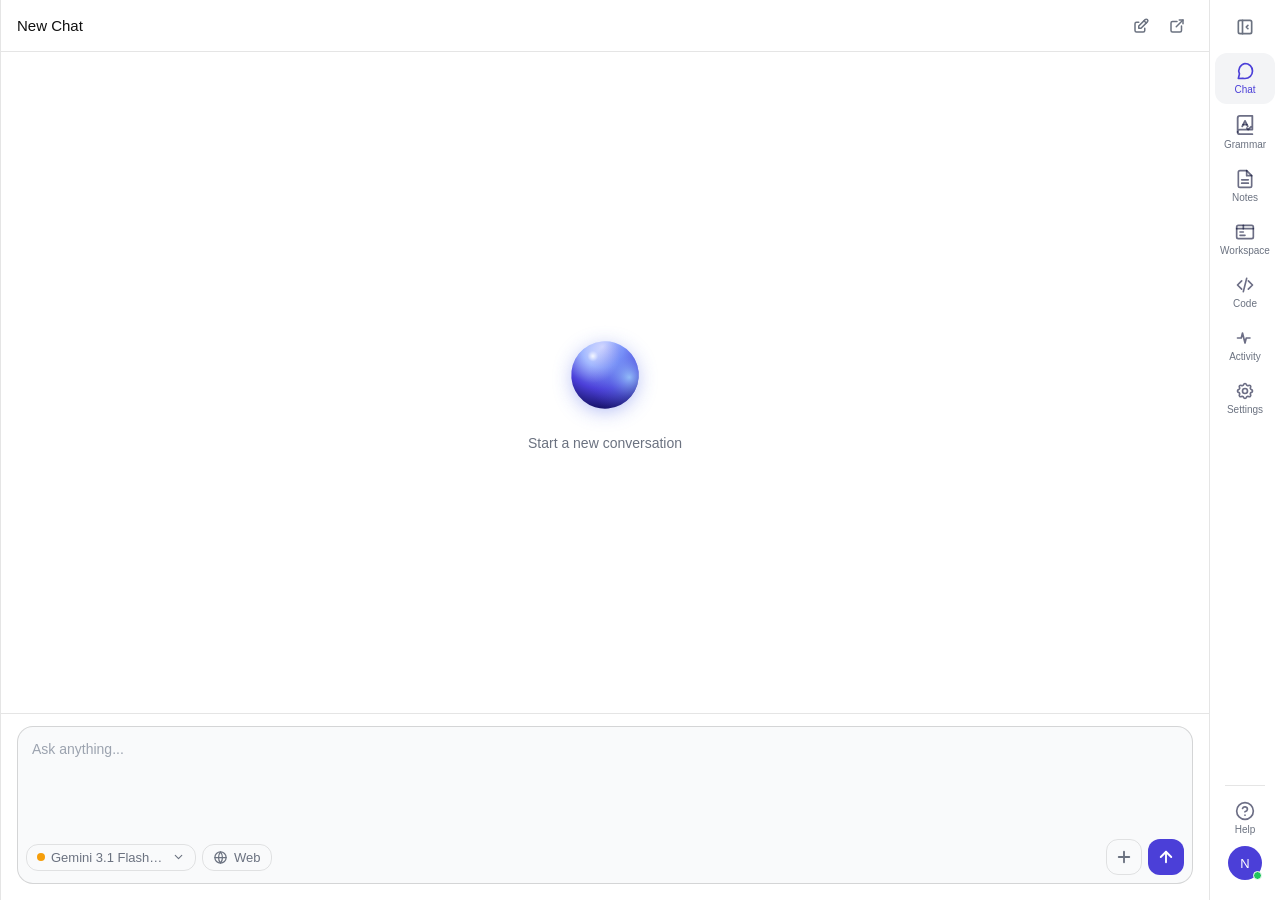
==== commit 32440c01: "Feat: Enhance coding interface with new context and welcome sections, and improve styling" ====
--- a/popup.html
+++ b/popup.html
@@ -138,7 +138,7 @@
             <div class="coding-view" id="codingView" hidden>
                 <div class="header">
                     <div class="header-left">
-                        <span class="header-title">Coding</span>
+                        <span class="header-title">Code</span>
                     </div>
                     <div class="header-actions">
                         <button class="icon-btn" id="codingNewTaskBtn" type="button" aria-label="New coding task" data-tooltip="New coding task">
@@ -161,59 +161,56 @@
                 </div>
 
                 <div class="coding-workspace">
-                    <section class="coding-source-card" aria-labelledby="codingSourceTitle">
-                        <div class="coding-section-header">
-                            <div>
-                                <h2 id="codingSourceTitle">Source</h2>
-                                <p>Paste code or capture text from the current page.</p>
-                            </div>
-                            <div class="coding-source-actions">
-                                <button class="coding-subtle-btn" id="codingPasteBtn" type="button">Paste</button>
-                                <button class="coding-subtle-btn" id="codingPageBtn" type="button">Use current page</button>
-                            </div>
-                        </div>
-                        <div class="coding-source-controls">
-                            <label for="codingLanguage">Language</label>
-                            <select id="codingLanguage" class="coding-language-select">
-                                <option value="Rust" selected>Rust</option>
-                                <option value="Python">Python</option>
-                                <option value="JavaScript">JavaScript</option>
-                                <option value="TypeScript">TypeScript</option>
-                                <option value="Other">Other</option>
-                            </select>
-                            <span class="coding-source-status" id="codingSourceStatus" aria-live="polite"></span>
-                        </div>
-                        <textarea id="codingSource" class="coding-source-input" aria-label="Code, error message, or page text" placeholder="Paste code, an error message, or use the current page..." spellcheck="false"></textarea>
-                    </section>
-
-                    <div class="coding-result" id="codingResult" hidden>
-                        <div class="coding-result-heading">
-                            <h2>Review your result</h2>
-                            <button class="coding-subtle-btn" id="codingCopyBtn" type="button" disabled>Copy</button>
-                        </div>
-                        <div class="coding-result-columns">
-                            <section class="coding-code-panel">
-                                <h3>Before</h3>
-                                <pre id="codingBefore"></pre>
-                            </section>
-                            <section class="coding-code-panel">
-                                <h3>After</h3>
-                                <pre id="codingAfter" aria-live="polite"></pre>
-                            </section>
-                        </div>
-                        <div class="coding-error" id="codingError" role="alert" hidden></div>
-                    </div>
-
-                    <section class="coding-examples" aria-labelledby="codingExamplesTitle">
-                        <h2 id="codingExamplesTitle">Try an example</h2>
-                        <div class="coding-examples-list">
-                            <button class="coding-example" type="button">Explain this error</button>
-                            <button class="coding-example" type="button">Convert this Python to Rust</button>
-                            <button class="coding-example" type="button">Add comments to this code</button>
-                            <button class="coding-example" type="button">Write a function that reads a CSV file</button>
-                            <button class="coding-example" type="button">Make this function handle errors properly</button>
-                        </div>
-                    </section>
+                    <div class="coding-conversation">
+                        <section class="coding-welcome" id="codingWelcome" aria-label="Coding examples">
+                            <div class="coding-welcome-icon" aria-hidden="true">
+                                <svg xmlns="http://www.w3.org/2000/svg" viewBox="0 0 24 24" fill="none" stroke="currentColor" stroke-width="1.8" stroke-linecap="round" stroke-linejoin="round">
+                                    <path d="m8 7-5 5 5 5"></path>
+                                    <path d="m16 7 5 5-5 5"></path>
+                                    <path d="m14 4-4 16"></path>
+                                </svg>
+                            </div>
+                            <h2>What do you want to build or change?</h2>
+                            <p>Ask about code, explain an error, or describe an edit.</p>
+                            <div class="coding-examples" aria-label="Example prompts">
+                                <button class="coding-example" type="button">Explain this error</button>
+                                <button class="coding-example" type="button">Convert this Python to Rust</button>
+                                <button class="coding-example" type="button">Add comments to this code</button>
+                                <button class="coding-example" type="button">Write a function that reads a CSV file</button>
+                            </div>
+                        </section>
+
+                        <section class="coding-context" id="codingContext" aria-label="Code context" hidden>
+                            <div class="coding-context-header">
+                                <span>Code context</span>
+                                <label for="codingLanguage" class="coding-language-label">Language
+                                    <select id="codingLanguage" class="coding-language-select">
+                                        <option value="Rust" selected>Rust</option>
+                                        <option value="Python">Python</option>
+                                        <option value="JavaScript">JavaScript</option>
+                                        <option value="TypeScript">TypeScript</option>
+                                        <option value="Other">Other</option>
+                                    </select>
+                                </label>
+                            </div>
+                            <textarea id="codingSource" class="coding-source-input" aria-label="Code, error message, or page text" placeholder="Paste code or an error..." spellcheck="false"></textarea>
+                        </section>
+
+                        <div class="coding-result" id="codingResult" hidden>
+                            <div class="coding-result-heading">
+                                <span>Result</span>
+                                <button class="coding-subtle-btn" id="codingCopyBtn" type="button" disabled>Copy</button>
+                            </div>
+                            <pre id="codingAfter" aria-live="polite"></pre>
+                            <div class="coding-error" id="codingError" role="alert" hidden></div>
+                        </div>
+                    </div>
+
+                    <div class="coding-context-actions">
+                        <button class="coding-subtle-btn" id="codingPasteBtn" type="button">Paste code</button>
+                        <button class="coding-subtle-btn" id="codingPageBtn" type="button">Use current page</button>
+                        <span class="coding-source-status" id="codingSourceStatus" aria-live="polite"></span>
+                    </div>
                 </div>
 
                 <div class="input-area coding-input-area">
@@ -678,7 +675,7 @@
                     <path d="m16 7 5 5-5 5"></path>
                     <path d="m14 4-4 16"></path>
                 </svg>
-                <span class="nav-label">Coding</span>
+                <span class="nav-label">Code</span>
             </div>
 
             <!-- 6. Activity -->
--- a/popup/popup-coding.css
+++ b/popup/popup-coding.css
@@ -13,189 +13,184 @@
 .coding-workspace {
     flex: 1;
     min-height: 0;
+    min-width: 0;
     display: flex;
     flex-direction: column;
-    gap: 16px;
-    padding: 24px 20px;
+    overflow: hidden;
+}
+
+.coding-conversation {
+    flex: 1;
+    min-height: 0;
+    display: flex;
+    flex-direction: column;
+    gap: 12px;
     overflow-y: auto;
+    padding: 24px 16px 12px;
     scrollbar-width: thin;
     scrollbar-color: rgba(0, 0, 0, 0.2) transparent;
 }
 
-.coding-source-card {
+.coding-welcome {
+    width: 100%;
+    max-width: 620px;
+    margin: auto;
+    text-align: center;
+}
+
+.coding-welcome[hidden],
+.coding-result[hidden],
+.coding-context[hidden] {
+    display: none !important;
+}
+
+.coding-welcome-icon {
+    width: 42px;
+    height: 42px;
+    margin: 0 auto 14px;
+    display: flex;
+    align-items: center;
+    justify-content: center;
+    border: 0.5px solid rgba(0, 0, 0, 0.1);
+    border-radius: 14px;
+    background: #f9fafb;
+    color: #4b3fd8;
+}
+
+.coding-welcome-icon svg {
+    width: 22px;
+    height: 22px;
+}
+
+.coding-welcome h2 {
+    color: #111111;
+    font-size: 18px;
+    line-height: 1.35;
+    font-weight: 600;
+}
+
+.coding-welcome p {
+    margin-top: 6px;
+    color: #6b7280;
+    font-size: 13px;
+}
+
+.coding-examples {
+    display: flex;
+    flex-wrap: wrap;
+    justify-content: center;
+    gap: 7px;
+    margin-top: 18px;
+}
+
+.coding-example,
+.coding-subtle-btn {
     border: 0.5px solid rgba(0, 0, 0, 0.12);
-    border-radius: 16px;
+    border-radius: 18px;
+    background: #ffffff;
+    color: #6b7280;
+    font: 500 12px/1.35 var(--font-sans);
+    padding: 7px 10px;
+    cursor: pointer;
+    transition: background 0.15s, border-color 0.15s, color 0.15s;
+}
+
+.coding-example:hover,
+.coding-subtle-btn:hover:not(:disabled) {
+    border-color: rgba(75, 63, 216, 0.35);
+    background: #f3f4f6;
+    color: #4b3fd8;
+}
+
+.coding-subtle-btn:disabled {
+    cursor: default;
+    opacity: 0.55;
+}
+
+.coding-context {
+    flex-shrink: 0;
+    overflow: hidden;
+    border: 0.5px solid rgba(0, 0, 0, 0.12);
+    border-radius: 14px;
     background: #f9fafb;
-    overflow: hidden;
+}
+
+.coding-context-header {
+    min-height: 38px;
+    display: flex;
+    align-items: center;
+    justify-content: space-between;
+    gap: 8px;
+    padding: 6px 10px 6px 12px;
+    border-bottom: 0.5px solid rgba(0, 0, 0, 0.08);
+    color: #6b7280;
+    font-size: 12px;
+}
+
+.coding-language-label {
+    display: flex;
+    align-items: center;
+    gap: 6px;
+}
+
+.coding-language-select {
+    border: 0;
+    outline: none;
+    background: transparent;
+    color: #111111;
+    font: 500 12px var(--font-sans);
+}
+
+.coding-source-input {
+    display: block;
+    width: 100%;
+    min-height: 112px;
+    max-height: 220px;
+    resize: vertical;
+    border: 0;
+    outline: none;
+    background: transparent;
+    color: #111111;
+    padding: 12px;
+    font: 12px/1.6 var(--font-mono);
+}
+
+.coding-result {
     flex-shrink: 0;
-    transition: border-color 0.15s, background 0.15s;
-}
-
-.coding-result {
-    display: flex;
-    flex-direction: column;
+    width: 100%;
+    overflow: hidden;
     border: 0.5px solid rgba(0, 0, 0, 0.1);
     border-radius: 14px;
     background: #ffffff;
-    overflow: hidden;
-    flex-shrink: 0;
-}
-
-.coding-source-card:focus-within {
-    border-color: rgba(0, 0, 0, 0.3);
-    background: #ffffff;
-}
-
-.coding-section-header,
+}
+
 .coding-result-heading {
-    display: flex;
-    align-items: flex-start;
+    min-height: 40px;
+    display: flex;
+    align-items: center;
     justify-content: space-between;
-    gap: 12px;
-    padding: 12px 14px;
-}
-
-.coding-section-header h2 {
-    color: #111111;
-    font-size: 18px;
+    gap: 8px;
+    padding: 6px 8px 6px 12px;
+    border-bottom: 0.5px solid rgba(0, 0, 0, 0.08);
+    color: #111111;
+    font-size: 12px;
     font-weight: 600;
-    margin-bottom: 6px;
-}
-
-.coding-section-header p {
-    color: #6b7280;
-    font-size: 13px;
-    line-height: 1.5;
-    max-width: 420px;
-}
-
-.coding-source-actions {
-    display: flex;
-    gap: 6px;
-    flex-shrink: 0;
-}
-
-.coding-subtle-btn {
-    border: 0.5px solid rgba(0, 0, 0, 0.12);
-    border-radius: 25px;
-    background: #ffffff;
-    color: #6b7280;
-    font: 500 12px var(--font-sans);
-    padding: 6px 12px;
-    cursor: pointer;
-    transition: background 0.15s, color 0.15s;
-}
-
-.coding-subtle-btn:hover:not(:disabled) {
-    background: #f3f4f6;
-    color: #111111;
-}
-
-.coding-subtle-btn:disabled {
-    cursor: default;
-    opacity: 0.55;
-}
-
-.coding-source-controls {
-    min-height: 34px;
-    display: flex;
-    align-items: center;
-    gap: 8px;
-    padding: 0 14px 8px;
-    color: #6b7280;
-    font-size: 12px;
-}
-
-.coding-language-select {
-    border: 0.5px solid rgba(0, 0, 0, 0.12);
-    border-radius: 7px;
-    background: #ffffff;
-    color: #111111;
-    font: 500 12px var(--font-sans);
-    padding: 4px 7px;
-}
-
-.coding-source-status {
-    margin-left: auto;
-    text-align: right;
-}
-
-.coding-source-input {
-    display: block;
-    width: 100%;
-    min-height: 110px;
-    max-height: 240px;
-    resize: vertical;
-    border: 0;
-    border-top: 0.5px solid rgba(0, 0, 0, 0.08);
-    outline: none;
-    background: #f9fafb;
-    color: #111111;
-    padding: 12px 14px;
-    font: 12px/1.6 var(--font-mono);
-    scrollbar-width: thin;
-    scrollbar-color: rgba(0, 0, 0, 0.2) transparent;
-}
-
-.coding-source-input:focus {
-    background: #ffffff;
-}
-
-.coding-result[hidden] {
-    display: none !important;
-}
-
-.coding-result-heading {
-    align-items: center;
-    border-bottom: 0.5px solid rgba(0, 0, 0, 0.08);
-}
-
-.coding-result-heading h2 {
-    color: #111111;
-    font-size: 14px;
-    font-weight: 600;
-}
-
-.coding-result-columns {
-    display: grid;
-    grid-template-columns: repeat(2, minmax(0, 1fr));
-}
-
-.coding-code-panel {
-    min-width: 0;
-}
-
-.coding-code-panel + .coding-code-panel {
-    border-left: 0.5px solid rgba(0, 0, 0, 0.08);
-}
-
-.coding-code-panel h3 {
-    padding: 8px 12px;
-    color: #6b7280;
-    font-size: 11px;
-    font-weight: 600;
-    text-transform: uppercase;
-    letter-spacing: 0.04em;
-}
-
-.coding-code-panel pre {
-    min-height: 84px;
-    max-height: 260px;
+}
+
+.coding-result > pre {
+    min-height: 80px;
+    max-height: 360px;
     overflow: auto;
-    border-top: 0.5px solid rgba(0, 0, 0, 0.08);
-    background: #f9fafb;
-    color: #111111;
+    background: #282c34;
+    color: #abb2bf;
     padding: 12px;
     white-space: pre-wrap;
     overflow-wrap: anywhere;
     font: 12px/1.6 var(--font-mono);
-    scrollbar-width: thin;
-    scrollbar-color: rgba(0, 0, 0, 0.2) transparent;
 }
 
 .coding-error {
     border-top: 0.5px solid rgba(0, 0, 0, 0.08);
-    background: #f9fafb;
     color: #b91c1c;
     font-size: 12px;
     line-height: 1.5;
@@ -206,49 +201,30 @@
     display: none !important;
 }
 
-.coding-examples {
-    display: flex;
-    flex-direction: column;
-    gap: 8px;
-    flex-shrink: 0;
-}
-
-.coding-examples h2 {
-    color: #6b7280;
-    font-size: 13px;
-    font-weight: 600;
-}
-
-.coding-examples-list {
-    display: flex;
-    flex-wrap: wrap;
+.coding-context-actions {
+    min-height: 42px;
+    display: flex;
+    align-items: center;
     gap: 7px;
-}
-
-.coding-example {
-    border: 0.5px solid rgba(0, 0, 0, 0.12);
-    border-radius: 18px;
-    background: #ffffff;
-    color: #6b7280;
-    font: 12px/1.35 var(--font-sans);
-    padding: 7px 10px;
-    text-align: left;
-    cursor: pointer;
-    transition: background 0.15s, border-color 0.15s, color 0.15s;
-}
-
-.coding-example:hover {
-    border-color: rgba(75, 63, 216, 0.35);
-    background: #f3f4f6;
-    color: #4b3fd8;
+    padding: 7px 16px;
+    border-top: 0.5px solid rgba(0, 0, 0, 0.08);
+}
+
+.coding-source-status {
+    min-width: 0;
+    margin-left: auto;
+    color: #6b7280;
+    font-size: 11px;
+    text-align: right;
 }
 
 .coding-input-area {
     padding: 12px 16px 16px;
+    border-top: 0;
 }
 
 .coding-prompt {
-    min-height: 100px;
+    min-height: 88px;
     max-height: 200px;
 }
 
@@ -269,24 +245,16 @@
 }
 
 @media (max-width: 560px) {
-    .coding-workspace {
-        padding: 14px 12px;
+    .coding-context-actions {
+        flex-wrap: wrap;
     }
 
-    .coding-section-header {
-        flex-direction: column;
+    .coding-source-status {
+        width: 100%;
+        text-align: left;
     }
 
-    .coding-source-actions {
-        width: 100%;
+    .coding-context-header {
+        align-items: flex-start;
     }
-
-    .coding-result-columns {
-        grid-template-columns: minmax(0, 1fr);
-    }
-
-    .coding-code-panel + .coding-code-panel {
-        border-top: 0.5px solid rgba(0, 0, 0, 0.08);
-        border-left: 0;
-    }
-}
+}
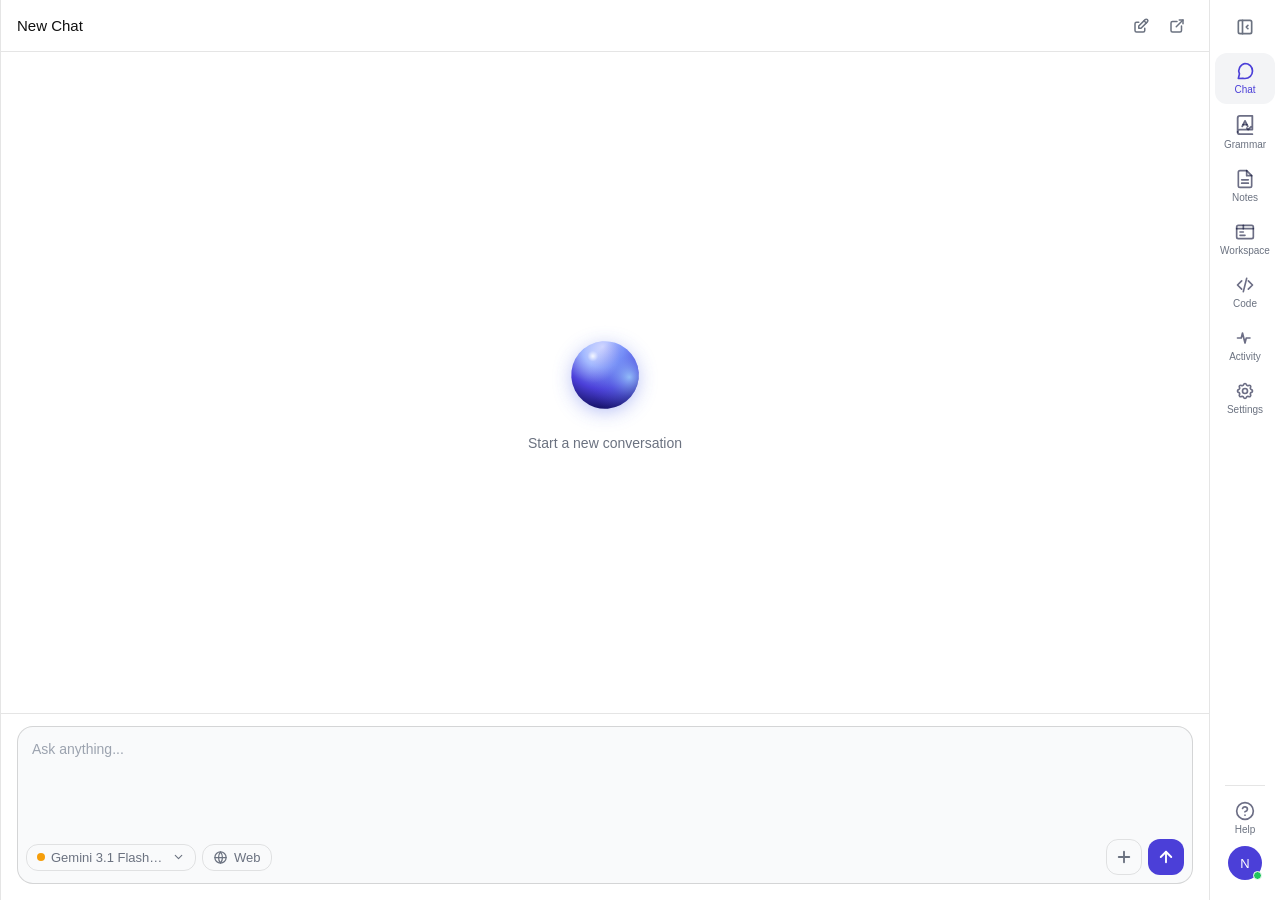
==== commit 703a3cf9: "Feat: Refactor coding context handling and enhance message display with new UI elements" ====
--- a/popup.html
+++ b/popup.html
@@ -161,7 +161,7 @@
                 </div>
 
                 <div class="coding-workspace">
-                    <div class="coding-conversation">
+                    <div class="coding-conversation chat-area" id="codingMessages">
                         <section class="coding-welcome" id="codingWelcome" aria-label="Coding examples">
                             <div class="coding-welcome-icon" aria-hidden="true">
                                 <svg xmlns="http://www.w3.org/2000/svg" viewBox="0 0 24 24" fill="none" stroke="currentColor" stroke-width="1.8" stroke-linecap="round" stroke-linejoin="round">
@@ -179,43 +179,22 @@
                                 <button class="coding-example" type="button">Write a function that reads a CSV file</button>
                             </div>
                         </section>
-
-                        <section class="coding-context" id="codingContext" aria-label="Code context" hidden>
-                            <div class="coding-context-header">
-                                <span>Code context</span>
-                                <label for="codingLanguage" class="coding-language-label">Language
-                                    <select id="codingLanguage" class="coding-language-select">
-                                        <option value="Rust" selected>Rust</option>
-                                        <option value="Python">Python</option>
-                                        <option value="JavaScript">JavaScript</option>
-                                        <option value="TypeScript">TypeScript</option>
-                                        <option value="Other">Other</option>
-                                    </select>
-                                </label>
-                            </div>
-                            <textarea id="codingSource" class="coding-source-input" aria-label="Code, error message, or page text" placeholder="Paste code or an error..." spellcheck="false"></textarea>
-                        </section>
-
-                        <div class="coding-result" id="codingResult" hidden>
-                            <div class="coding-result-heading">
-                                <span>Result</span>
-                                <button class="coding-subtle-btn" id="codingCopyBtn" type="button" disabled>Copy</button>
-                            </div>
-                            <pre id="codingAfter" aria-live="polite"></pre>
-                            <div class="coding-error" id="codingError" role="alert" hidden></div>
-                        </div>
-                    </div>
-
-                    <div class="coding-context-actions">
-                        <button class="coding-subtle-btn" id="codingPasteBtn" type="button">Paste code</button>
-                        <button class="coding-subtle-btn" id="codingPageBtn" type="button">Use current page</button>
-                        <span class="coding-source-status" id="codingSourceStatus" aria-live="polite"></span>
                     </div>
                 </div>
 
                 <div class="input-area coding-input-area">
                     <div class="input-box-wrapper coding-input-wrapper">
                         <textarea id="codingPrompt" class="input-box coding-prompt" placeholder="Describe the code change..." aria-label="Describe the code change"></textarea>
+                        <textarea id="codingSource" hidden></textarea>
+                        <select id="codingLanguage" hidden>
+                            <option value="Rust" selected>Rust</option>
+                            <option value="Python">Python</option>
+                            <option value="JavaScript">JavaScript</option>
+                            <option value="TypeScript">TypeScript</option>
+                            <option value="Other">Other</option>
+                        </select>
+                        <div class="coding-context-chip" id="codingContextChip" hidden></div>
+                        <div class="coding-source-status" id="codingSourceStatus" aria-live="polite" hidden></div>
                         <div class="input-footer">
                             <div class="input-footer-left">
                                 <div class="model-selector-wrapper" style="position: relative;">
--- a/popup/popup-coding.css
+++ b/popup/popup-coding.css
@@ -228,6 +228,25 @@
     max-height: 200px;
 }
 
+.coding-context-chip {
+    width: fit-content;
+    max-width: calc(100% - 24px);
+    margin: 0 12px 8px;
+    overflow: hidden;
+    border: 0.5px solid rgba(0, 0, 0, 0.1);
+    border-radius: 999px;
+    background: #ffffff;
+    color: #4b5563;
+    padding: 5px 9px;
+    font-size: 11px;
+    text-overflow: ellipsis;
+    white-space: nowrap;
+}
+
+.coding-context-chip[hidden] {
+    display: none !important;
+}
+
 .coding-input-wrapper .model-option {
     padding: 10px 12px;
     border-radius: 8px;
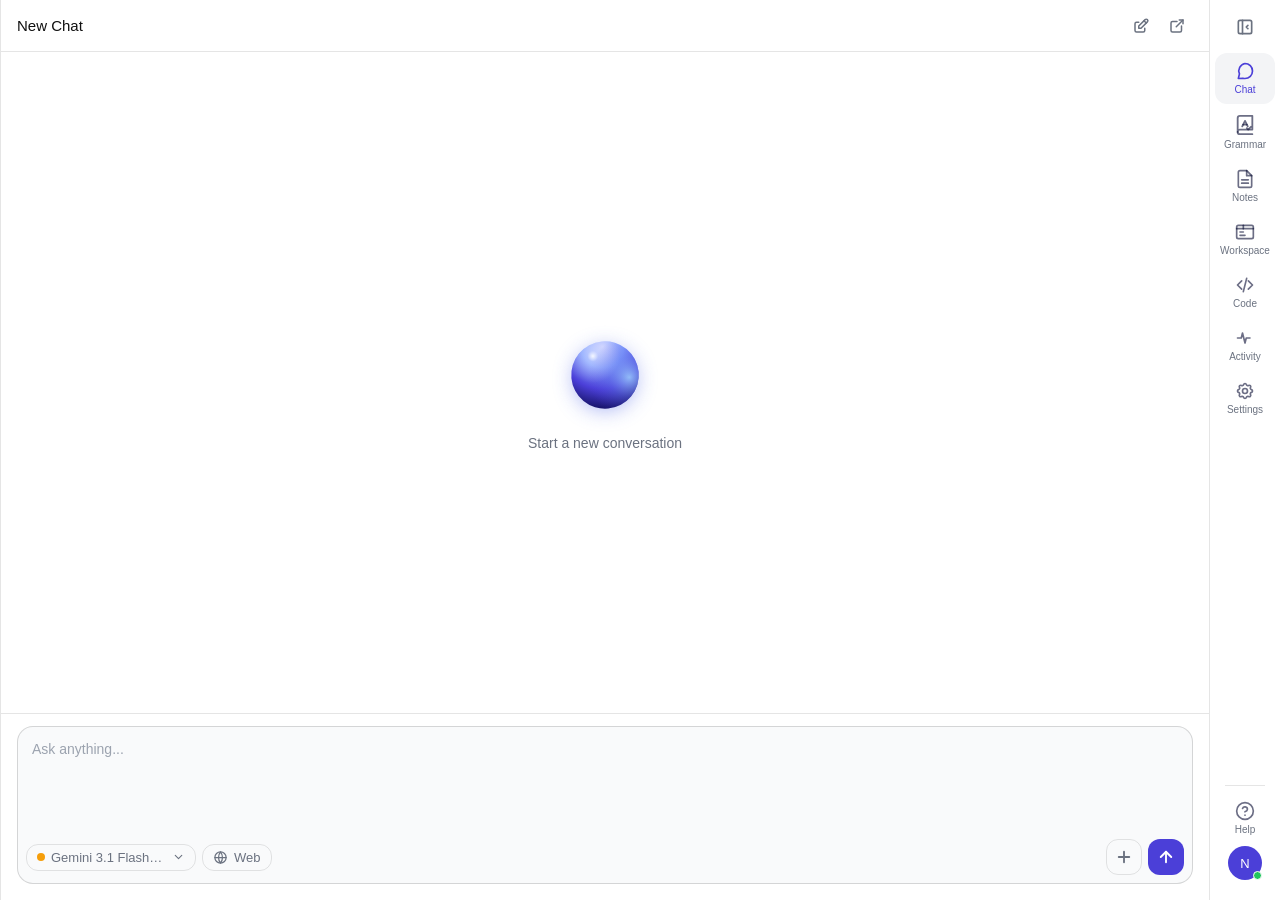
==== commit df8c3bc4: "Feat: Enhance coding message handling with attachment support and improve file input options" ====
--- a/popup.html
+++ b/popup.html
@@ -222,7 +222,7 @@
                                 </button>
                             </div>
                             <div class="input-right">
-                                <input id="codingFileInput" type="file" accept=".rs,.py,.js,.jsx,.ts,.tsx,.java,.c,.h,.cpp,.hpp,.go,.rb,.php,.swift,.kt,.txt,.md" hidden>
+                                <input id="codingFileInput" type="file" accept=".rs,.py,.js,.jsx,.mjs,.cjs,.ts,.tsx,.java,.c,.h,.cpp,.hpp,.cc,.hh,.cs,.go,.rb,.php,.swift,.kt,.kts,.scala,.sh,.bash,.zsh,.ps1,.psm1,.sql,.html,.htm,.css,.scss,.sass,.less,.json,.xml,.yaml,.yml,.toml,.ini,.cfg,.md,.txt" hidden>
                                 <button class="plus-btn" id="codingPasteActionBtn" type="button" aria-label="Add code file" title="Add code file">
                                     <svg xmlns="http://www.w3.org/2000/svg" viewBox="0 0 24 24" fill="none" stroke="currentColor" stroke-width="2.5" stroke-linecap="round" stroke-linejoin="round" aria-hidden="true" style="width:18px;height:18px;">
                                         <line x1="12" y1="5" x2="12" y2="19"></line><line x1="5" y1="12" x2="19" y2="12"></line>
--- a/popup/popup-coding.css
+++ b/popup/popup-coding.css
@@ -247,6 +247,21 @@
     display: none !important;
 }
 
+.coding-file-reference {
+    display: block;
+    width: fit-content;
+    max-width: 100%;
+    margin-top: 8px;
+    padding: 4px 8px;
+    overflow: hidden;
+    border: 1px solid rgba(255, 255, 255, 0.3);
+    border-radius: 12px;
+    font-size: 11px;
+    line-height: 1.4;
+    text-overflow: ellipsis;
+    white-space: nowrap;
+}
+
 .coding-input-wrapper .model-option {
     padding: 10px 12px;
     border-radius: 8px;
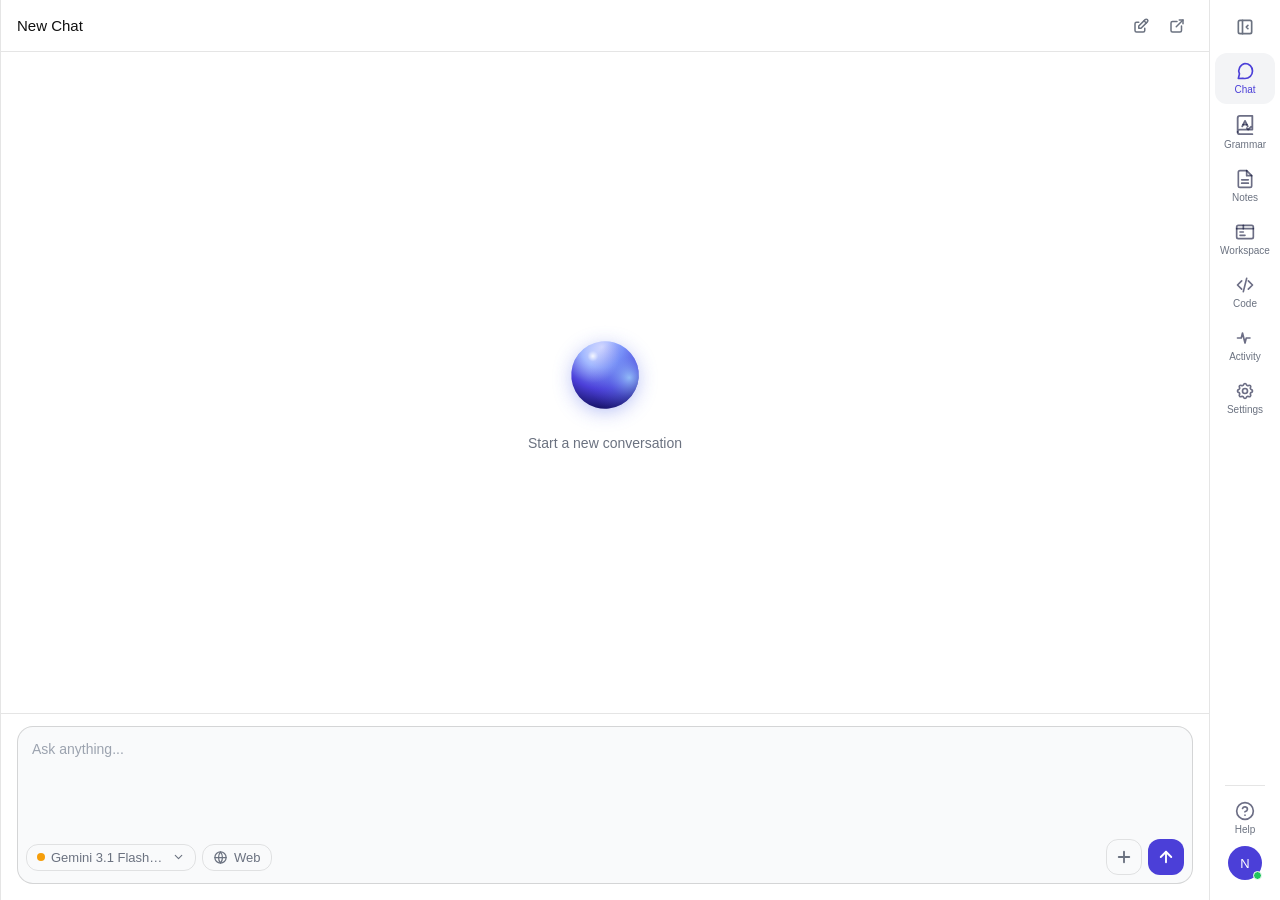
==== commit 8d2a9d1c: "Feat: Implement file attachment support for coding tasks and enhance file input options" ====
--- a/popup.html
+++ b/popup.html
@@ -222,7 +222,7 @@
                                 </button>
                             </div>
                             <div class="input-right">
-                                <input id="codingFileInput" type="file" accept=".rs,.py,.js,.jsx,.mjs,.cjs,.ts,.tsx,.java,.c,.h,.cpp,.hpp,.cc,.hh,.cs,.go,.rb,.php,.swift,.kt,.kts,.scala,.sh,.bash,.zsh,.ps1,.psm1,.sql,.html,.htm,.css,.scss,.sass,.less,.json,.xml,.yaml,.yml,.toml,.ini,.cfg,.md,.txt" hidden>
+                                <input id="codingFileInput" type="file" multiple accept=".pdf,.docx,.pptx,.xlsx,.png,.jpg,.jpeg,.gif,.webp,.bmp,.rs,.py,.js,.jsx,.mjs,.cjs,.ts,.tsx,.java,.c,.h,.cpp,.hpp,.cc,.hh,.cs,.go,.rb,.php,.swift,.kt,.kts,.scala,.sh,.bash,.zsh,.ps1,.psm1,.sql,.html,.htm,.css,.scss,.sass,.less,.json,.xml,.yaml,.yml,.toml,.ini,.cfg,.md,.markdown,.txt,application/pdf,application/vnd.openxmlformats-officedocument.wordprocessingml.document,application/vnd.openxmlformats-officedocument.presentationml.presentation,application/vnd.openxmlformats-officedocument.spreadsheetml.sheet,image/png,image/jpeg,image/gif,image/webp,image/bmp" hidden>
                                 <button class="plus-btn" id="codingPasteActionBtn" type="button" aria-label="Add code file" title="Add code file">
                                     <svg xmlns="http://www.w3.org/2000/svg" viewBox="0 0 24 24" fill="none" stroke="currentColor" stroke-width="2.5" stroke-linecap="round" stroke-linejoin="round" aria-hidden="true" style="width:18px;height:18px;">
                                         <line x1="12" y1="5" x2="12" y2="19"></line><line x1="5" y1="12" x2="19" y2="12"></line>
--- a/popup/popup-coding.css
+++ b/popup/popup-coding.css
@@ -229,22 +229,55 @@
 }
 
 .coding-context-chip {
-    width: fit-content;
-    max-width: calc(100% - 24px);
+    display: flex;
+    flex-wrap: wrap;
+    gap: 6px;
+    max-width: 100%;
     margin: 0 12px 8px;
-    overflow: hidden;
-    border: 0.5px solid rgba(0, 0, 0, 0.1);
+}
+
+.coding-context-chip[hidden] {
+    display: none !important;
+}
+
+.coding-attachment-item {
+    display: inline-flex;
+    align-items: center;
+    gap: 6px;
+    max-width: 100%;
+    min-width: 0;
+    padding: 5px 7px 5px 9px;
+    border: 1px solid rgba(0, 0, 0, 0.1);
     border-radius: 999px;
     background: #ffffff;
     color: #4b5563;
-    padding: 5px 9px;
     font-size: 11px;
+}
+
+.coding-attachment-item > span {
+    overflow: hidden;
     text-overflow: ellipsis;
     white-space: nowrap;
 }
 
-.coding-context-chip[hidden] {
-    display: none !important;
+.coding-attachment-remove {
+    display: inline-flex;
+    width: 18px;
+    height: 18px;
+    flex-shrink: 0;
+    align-items: center;
+    justify-content: center;
+    border: 0;
+    border-radius: 50%;
+    background: transparent;
+    color: #6b7280;
+    cursor: pointer;
+    font: 16px/1 var(--font-sans);
+}
+
+.coding-attachment-remove:hover {
+    background: #f3f4f6;
+    color: #111111;
 }
 
 .coding-file-reference {
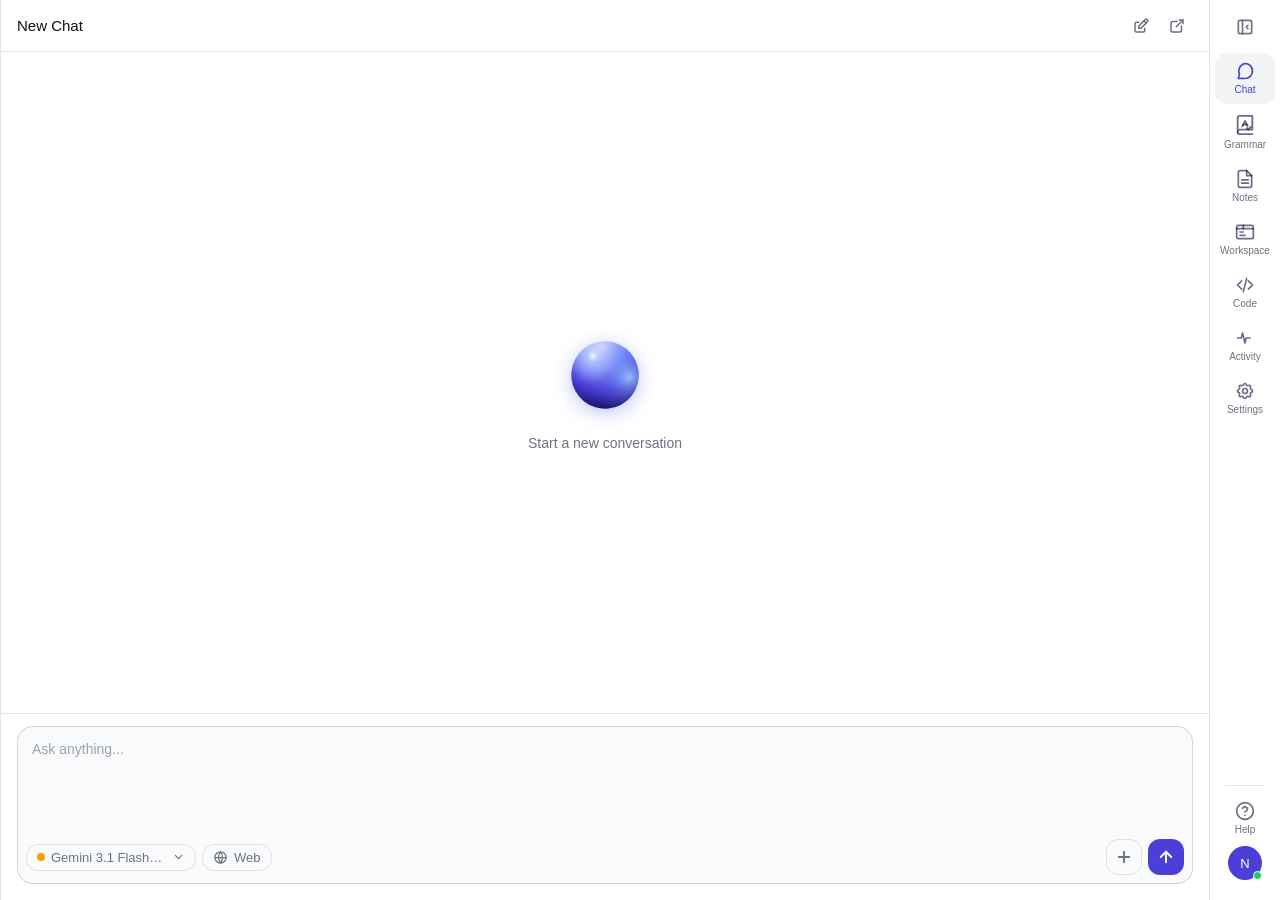
==== commit a49bf595: "Feat: Enhance coding attachment handling with new visual styles and functionality" ====
--- a/popup.html
+++ b/popup.html
@@ -193,7 +193,7 @@
                             <option value="TypeScript">TypeScript</option>
                             <option value="Other">Other</option>
                         </select>
-                        <div class="coding-context-chip" id="codingContextChip" hidden></div>
+                        <div class="attachment-tray coding-context-chip" id="codingContextChip" aria-live="polite" hidden></div>
                         <div class="coding-source-status" id="codingSourceStatus" aria-live="polite" hidden></div>
                         <div class="input-footer">
                             <div class="input-footer-left">
--- a/popup/popup-input.css
+++ b/popup/popup-input.css
@@ -125,6 +125,15 @@
     color: #4f46e5;
 }
 
+.attachment-icon--code {
+    width: 30px;
+    height: 30px;
+    border-radius: 12px;
+    font-size: 9px;
+    font-weight: 700;
+    letter-spacing: -0.02em;
+}
+
 .attachment-icon--ppt {
     width: 30px;
     height: 30px;
--- a/popup/popup-coding.css
+++ b/popup/popup-coding.css
@@ -229,70 +229,11 @@
 }
 
 .coding-context-chip {
-    display: flex;
-    flex-wrap: wrap;
-    gap: 6px;
     max-width: 100%;
-    margin: 0 12px 8px;
 }
 
 .coding-context-chip[hidden] {
     display: none !important;
-}
-
-.coding-attachment-item {
-    display: inline-flex;
-    align-items: center;
-    gap: 6px;
-    max-width: 100%;
-    min-width: 0;
-    padding: 5px 7px 5px 9px;
-    border: 1px solid rgba(0, 0, 0, 0.1);
-    border-radius: 999px;
-    background: #ffffff;
-    color: #4b5563;
-    font-size: 11px;
-}
-
-.coding-attachment-item > span {
-    overflow: hidden;
-    text-overflow: ellipsis;
-    white-space: nowrap;
-}
-
-.coding-attachment-remove {
-    display: inline-flex;
-    width: 18px;
-    height: 18px;
-    flex-shrink: 0;
-    align-items: center;
-    justify-content: center;
-    border: 0;
-    border-radius: 50%;
-    background: transparent;
-    color: #6b7280;
-    cursor: pointer;
-    font: 16px/1 var(--font-sans);
-}
-
-.coding-attachment-remove:hover {
-    background: #f3f4f6;
-    color: #111111;
-}
-
-.coding-file-reference {
-    display: block;
-    width: fit-content;
-    max-width: 100%;
-    margin-top: 8px;
-    padding: 4px 8px;
-    overflow: hidden;
-    border: 1px solid rgba(255, 255, 255, 0.3);
-    border-radius: 12px;
-    font-size: 11px;
-    line-height: 1.4;
-    text-overflow: ellipsis;
-    white-space: nowrap;
 }
 
 .coding-input-wrapper .model-option {
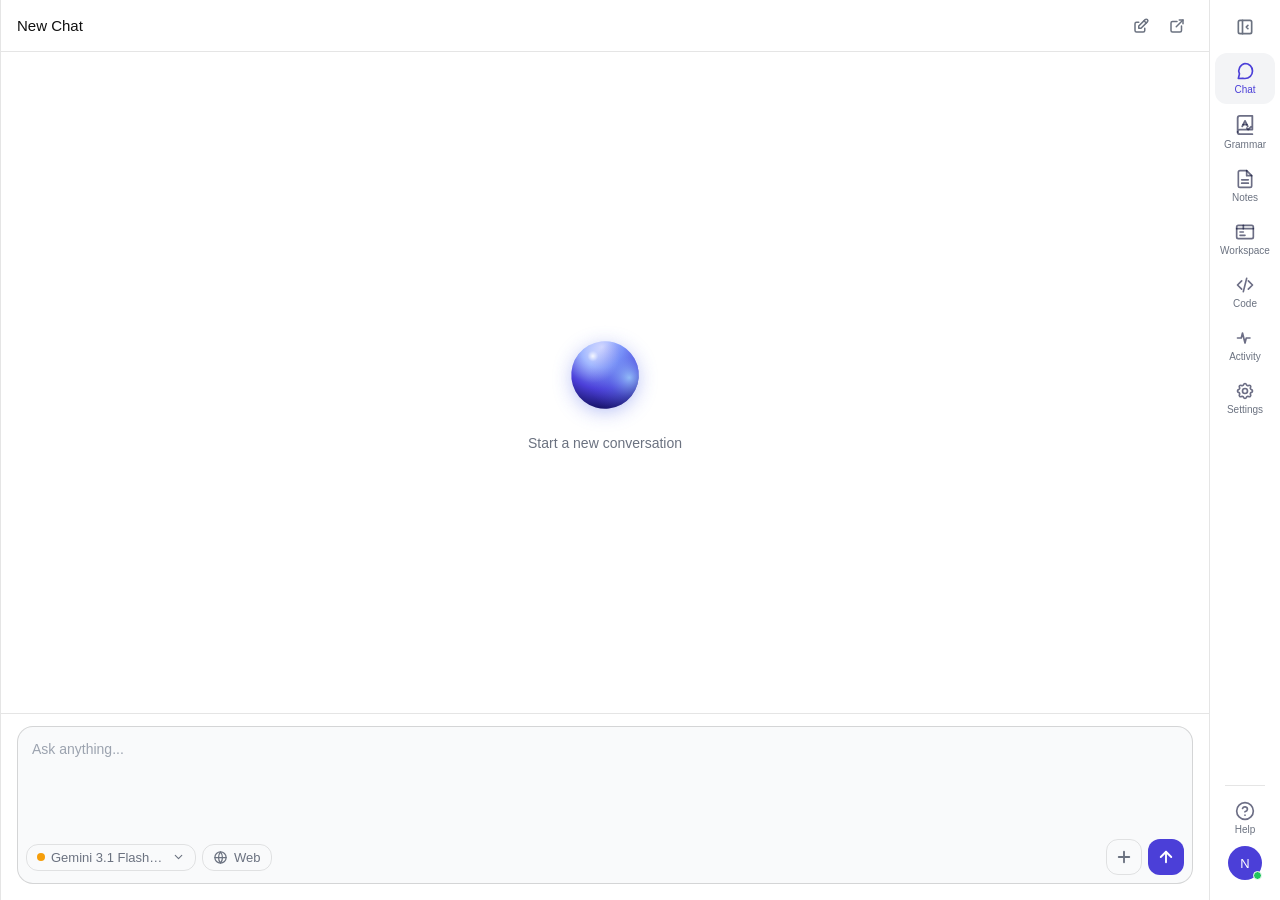
==== commit e75ca5e8: "Feat: Enhance coding attachment handling with support for additional file types and improved error m" ====
--- a/popup.html
+++ b/popup.html
@@ -194,6 +194,7 @@
                             <option value="Other">Other</option>
                         </select>
                         <div class="attachment-tray coding-context-chip" id="codingContextChip" aria-live="polite" hidden></div>
+                        <div class="attachment-error" id="codingAttachmentError" aria-live="polite" hidden></div>
                         <div class="coding-source-status" id="codingSourceStatus" aria-live="polite" hidden></div>
                         <div class="input-footer">
                             <div class="input-footer-left">
--- a/popup/popup-input.css
+++ b/popup/popup-input.css
@@ -134,6 +134,20 @@
     letter-spacing: -0.02em;
 }
 
+.attachment-icon--file-label {
+    font-size: 8px;
+    font-weight: 700;
+    letter-spacing: -0.02em;
+}
+
+.attachment-icon--xlsx {
+    width: 30px;
+    height: 30px;
+    border-radius: 12px;
+    background-color: #dcfce7;
+    color: #15803d;
+}
+
 .attachment-icon--ppt {
     width: 30px;
     height: 30px;
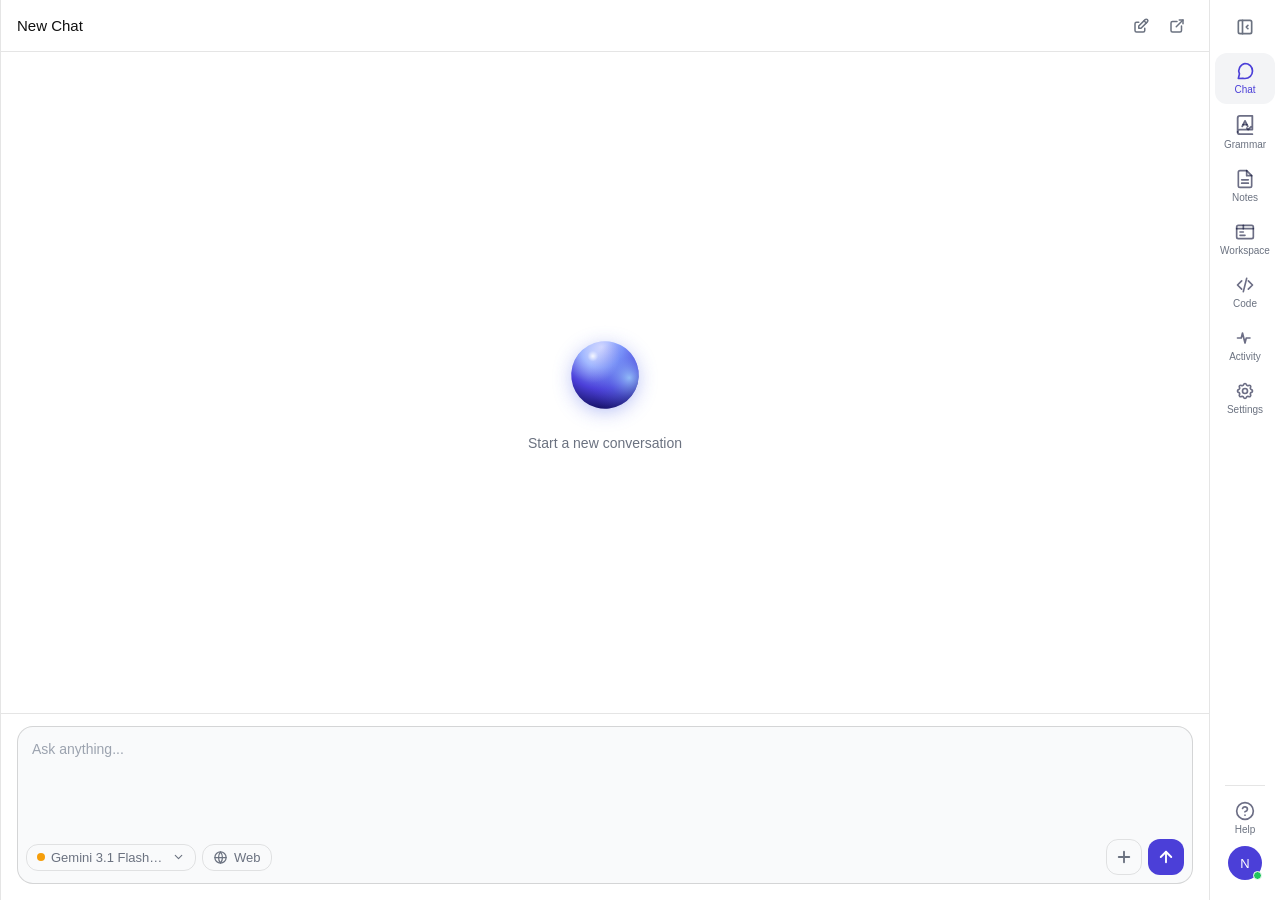
==== commit 7347fa29: "Feat: Add SVG image handling with preview and download functionality in coding requests" ====
--- a/popup.html
+++ b/popup.html
@@ -4,7 +4,7 @@
 <head>
     <meta charset="UTF-8">
     <meta name="viewport" content="width=device-width, initial-scale=1.0">
-    <meta http-equiv="Content-Security-Policy" content="script-src 'self'; style-src 'self' 'unsafe-inline'; font-src 'self'; img-src 'self' data: https:; connect-src 'self' http://localhost:*">
+    <meta http-equiv="Content-Security-Policy" content="script-src 'self'; style-src 'self' 'unsafe-inline'; font-src 'self'; img-src 'self' data: blob: https:; connect-src 'self' http://localhost:*">
     <title>Document</title>
     <link rel="stylesheet" href="popup/popup-base.css">
     <link rel="stylesheet" href="popup/popup-chat.css">
--- a/popup/popup-chat.css
+++ b/popup/popup-chat.css
@@ -144,11 +144,81 @@
     text-decoration-color: #4b3fd8;
 }
 
+.chat-bubble--ai .chat-code-block {
+    max-width: 100%;
+    margin: 10px 0 14px;
+    overflow: hidden;
+    border: 1px solid rgba(0, 0, 0, 0.1);
+    border-radius: 12px;
+    background: #282c34;
+}
+
+.code-block-toolbar {
+    min-height: 36px;
+    display: flex;
+    align-items: center;
+    justify-content: space-between;
+    gap: 10px;
+    padding: 5px 8px 5px 12px;
+    border-bottom: 1px solid rgba(255, 255, 255, 0.08);
+    background: #22252b;
+}
+
+.code-block-language {
+    overflow: hidden;
+    color: #d1d5db;
+    font: 500 11px/1.3 var(--font-sans);
+    text-overflow: ellipsis;
+    white-space: nowrap;
+}
+
+.code-block-copy {
+    display: inline-flex;
+    align-items: center;
+    justify-content: center;
+    gap: 5px;
+    flex-shrink: 0;
+    padding: 4px 7px;
+    border: 1px solid transparent;
+    border-radius: 7px;
+    background: transparent;
+    color: #d1d5db;
+    font: 500 11px/1.3 var(--font-sans);
+    cursor: pointer;
+    transition: background 0.15s, color 0.15s, border-color 0.15s;
+}
+
+.code-block-copy:hover,
+.code-block-copy:focus-visible {
+    border-color: rgba(255, 255, 255, 0.12);
+    background: rgba(255, 255, 255, 0.08);
+    color: #ffffff;
+}
+
+.code-block-copy:focus-visible {
+    outline: 2px solid #a5b4fc;
+    outline-offset: 2px;
+}
+
+.code-block-copy svg {
+    width: 14px;
+    height: 14px;
+    flex-shrink: 0;
+}
+
+.code-block-copy.is-copied {
+    color: #86efac;
+}
+
+.code-block-copy.is-copy-failed {
+    color: #fca5a5;
+}
+
 .chat-bubble--ai pre {
     background: #282c34;
-    border-radius: 8px;
+    border-radius: 0;
     padding: 12px;
-    margin: 8px 0;
+    margin: 0;
     overflow-x: auto;
 }
 
--- a/popup/popup-coding.css
+++ b/popup/popup-coding.css
@@ -189,6 +189,87 @@
     font: 12px/1.6 var(--font-mono);
 }
 
+.generated-image-card {
+    overflow: hidden;
+    margin: 10px 0 14px;
+    border: 0.5px solid rgba(0, 0, 0, 0.1);
+    border-radius: 12px;
+    background: #ffffff;
+}
+
+.generated-image-header {
+    min-height: 40px;
+    display: flex;
+    align-items: center;
+    justify-content: space-between;
+    gap: 10px;
+    padding: 6px 10px 6px 12px;
+    border-bottom: 0.5px solid rgba(0, 0, 0, 0.08);
+}
+
+.generated-image-filename {
+    overflow: hidden;
+    color: #374151;
+    font: 500 12px/1.35 var(--font-mono);
+    text-overflow: ellipsis;
+    white-space: nowrap;
+}
+
+.generated-image-download {
+    flex-shrink: 0;
+    border: 0.5px solid rgba(75, 63, 216, 0.2);
+    border-radius: 9px;
+    background: rgba(75, 63, 216, 0.06);
+    color: #4b3fd8;
+    font: 500 11px/1.3 var(--font-sans);
+    padding: 6px 9px;
+    cursor: pointer;
+    transition: background 0.15s, border-color 0.15s;
+}
+
+.generated-image-download:hover:not(:disabled) {
+    border-color: rgba(75, 63, 216, 0.35);
+    background: rgba(75, 63, 216, 0.12);
+}
+
+.generated-image-download:focus-visible {
+    outline: 2px solid #4b3fd8;
+    outline-offset: 2px;
+}
+
+.generated-image-download:disabled {
+    cursor: wait;
+    opacity: 0.6;
+}
+
+.generated-image-preview {
+    display: block;
+    width: 100%;
+    max-height: 360px;
+    object-fit: contain;
+    background-color: #f9fafb;
+}
+
+.generated-image-status,
+.generated-image-error {
+    display: block;
+    min-height: 0;
+    padding: 0 12px;
+    color: #6b7280;
+    font-size: 11px;
+    line-height: 1.5;
+}
+
+.generated-image-status:not(:empty),
+.generated-image-error {
+    padding-top: 7px;
+    padding-bottom: 8px;
+}
+
+.generated-image-error {
+    color: #b91c1c;
+}
+
 .coding-error {
     border-top: 0.5px solid rgba(0, 0, 0, 0.08);
     color: #b91c1c;
@@ -224,12 +305,31 @@
 }
 
 .coding-prompt {
-    min-height: 88px;
+    min-height: 100px;
     max-height: 200px;
 }
 
 .coding-context-chip {
     max-width: 100%;
+    max-height: 144px;
+    overflow-y: auto;
+    align-content: flex-start;
+    overscroll-behavior: contain;
+    scrollbar-width: thin;
+    scrollbar-color: rgba(0, 0, 0, 0.2) transparent;
+}
+
+.coding-context-chip::-webkit-scrollbar {
+    width: 6px;
+}
+
+.coding-context-chip::-webkit-scrollbar-track {
+    background: transparent;
+}
+
+.coding-context-chip::-webkit-scrollbar-thumb {
+    border-radius: 3px;
+    background: rgba(0, 0, 0, 0.2);
 }
 
 .coding-context-chip[hidden] {
